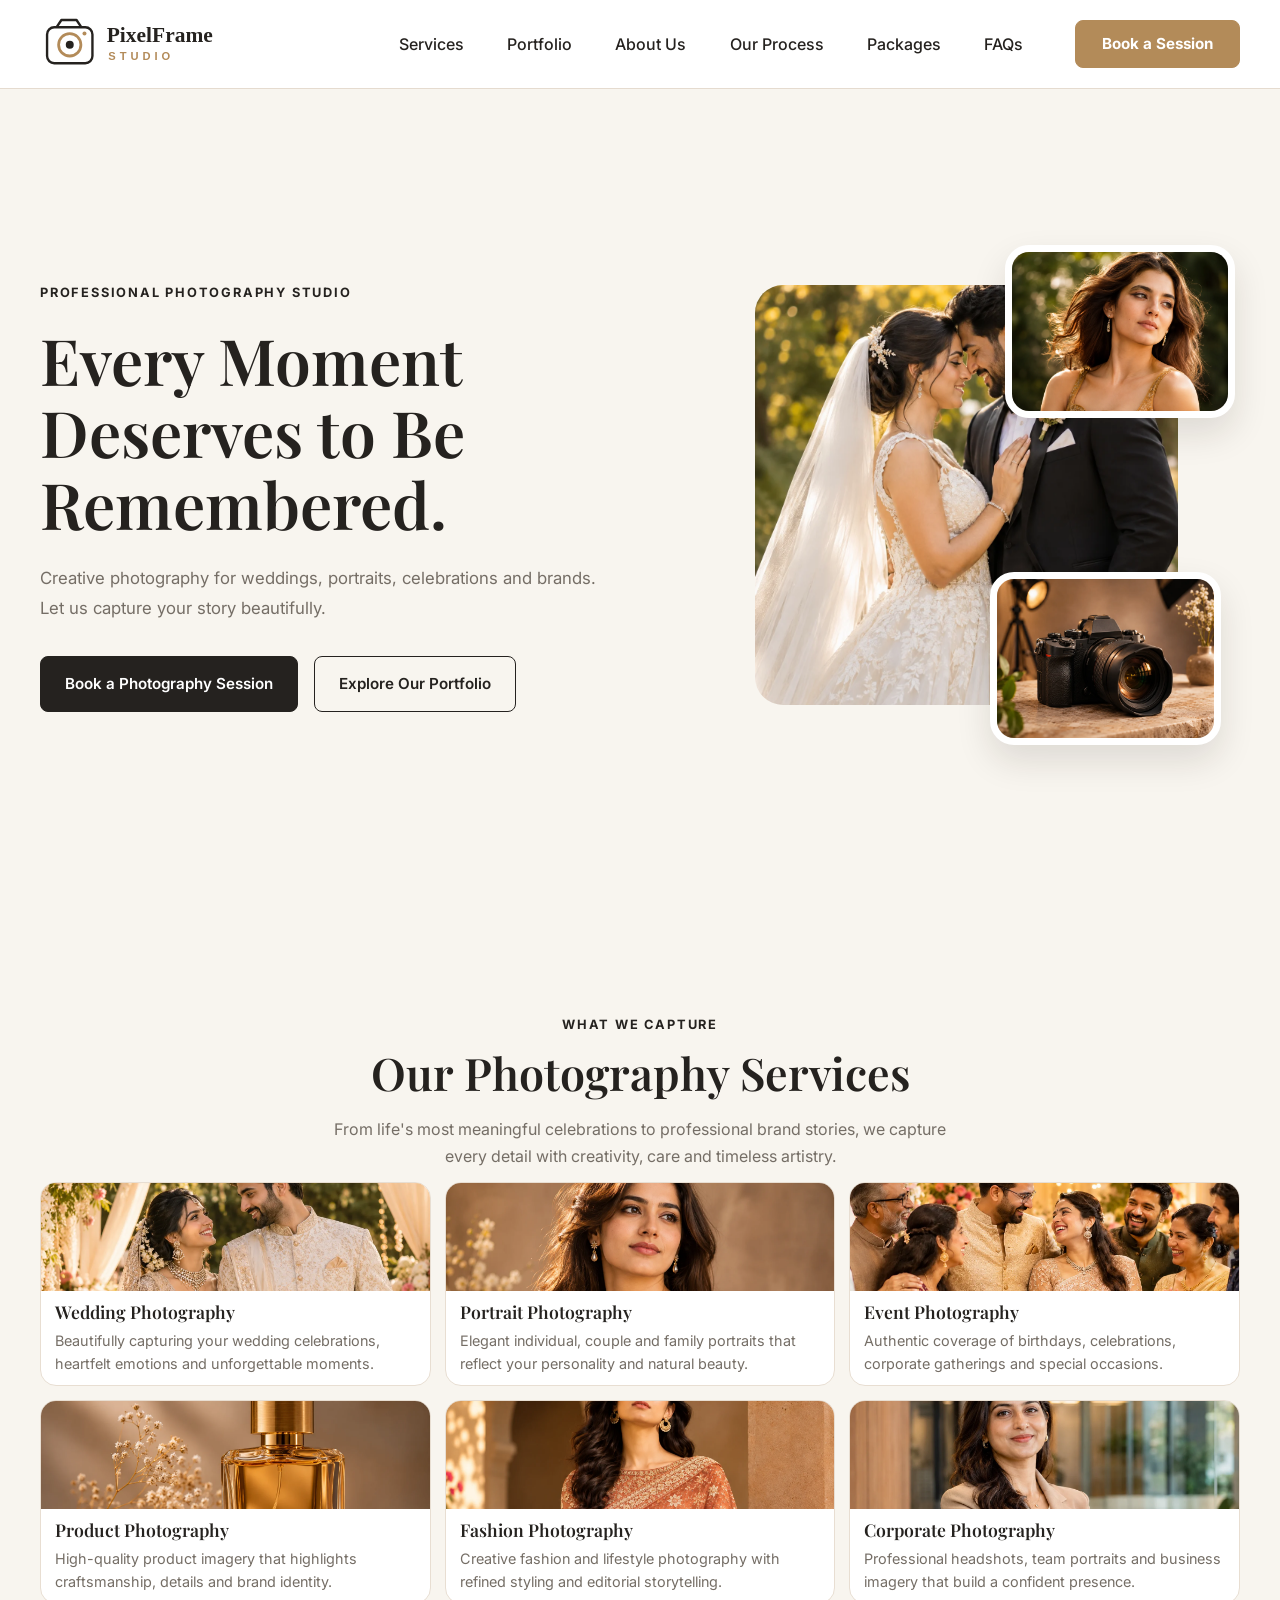
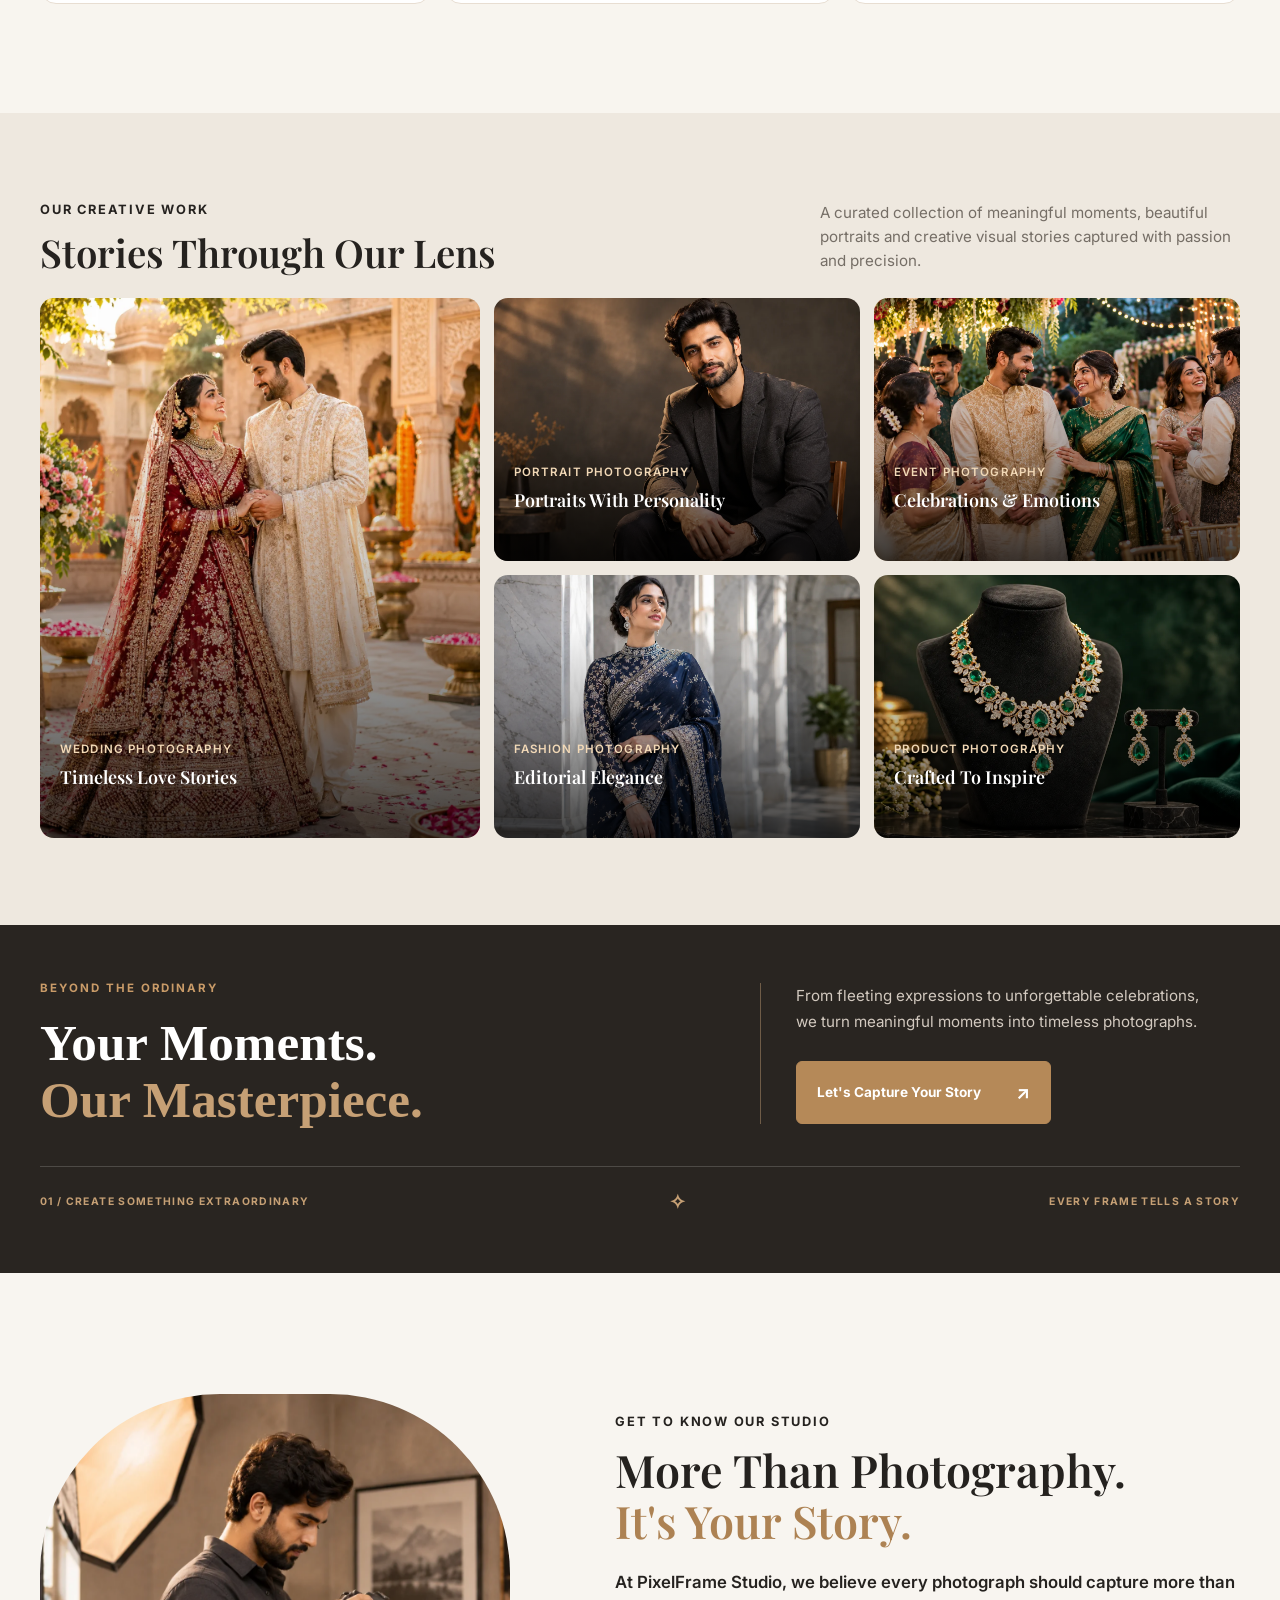
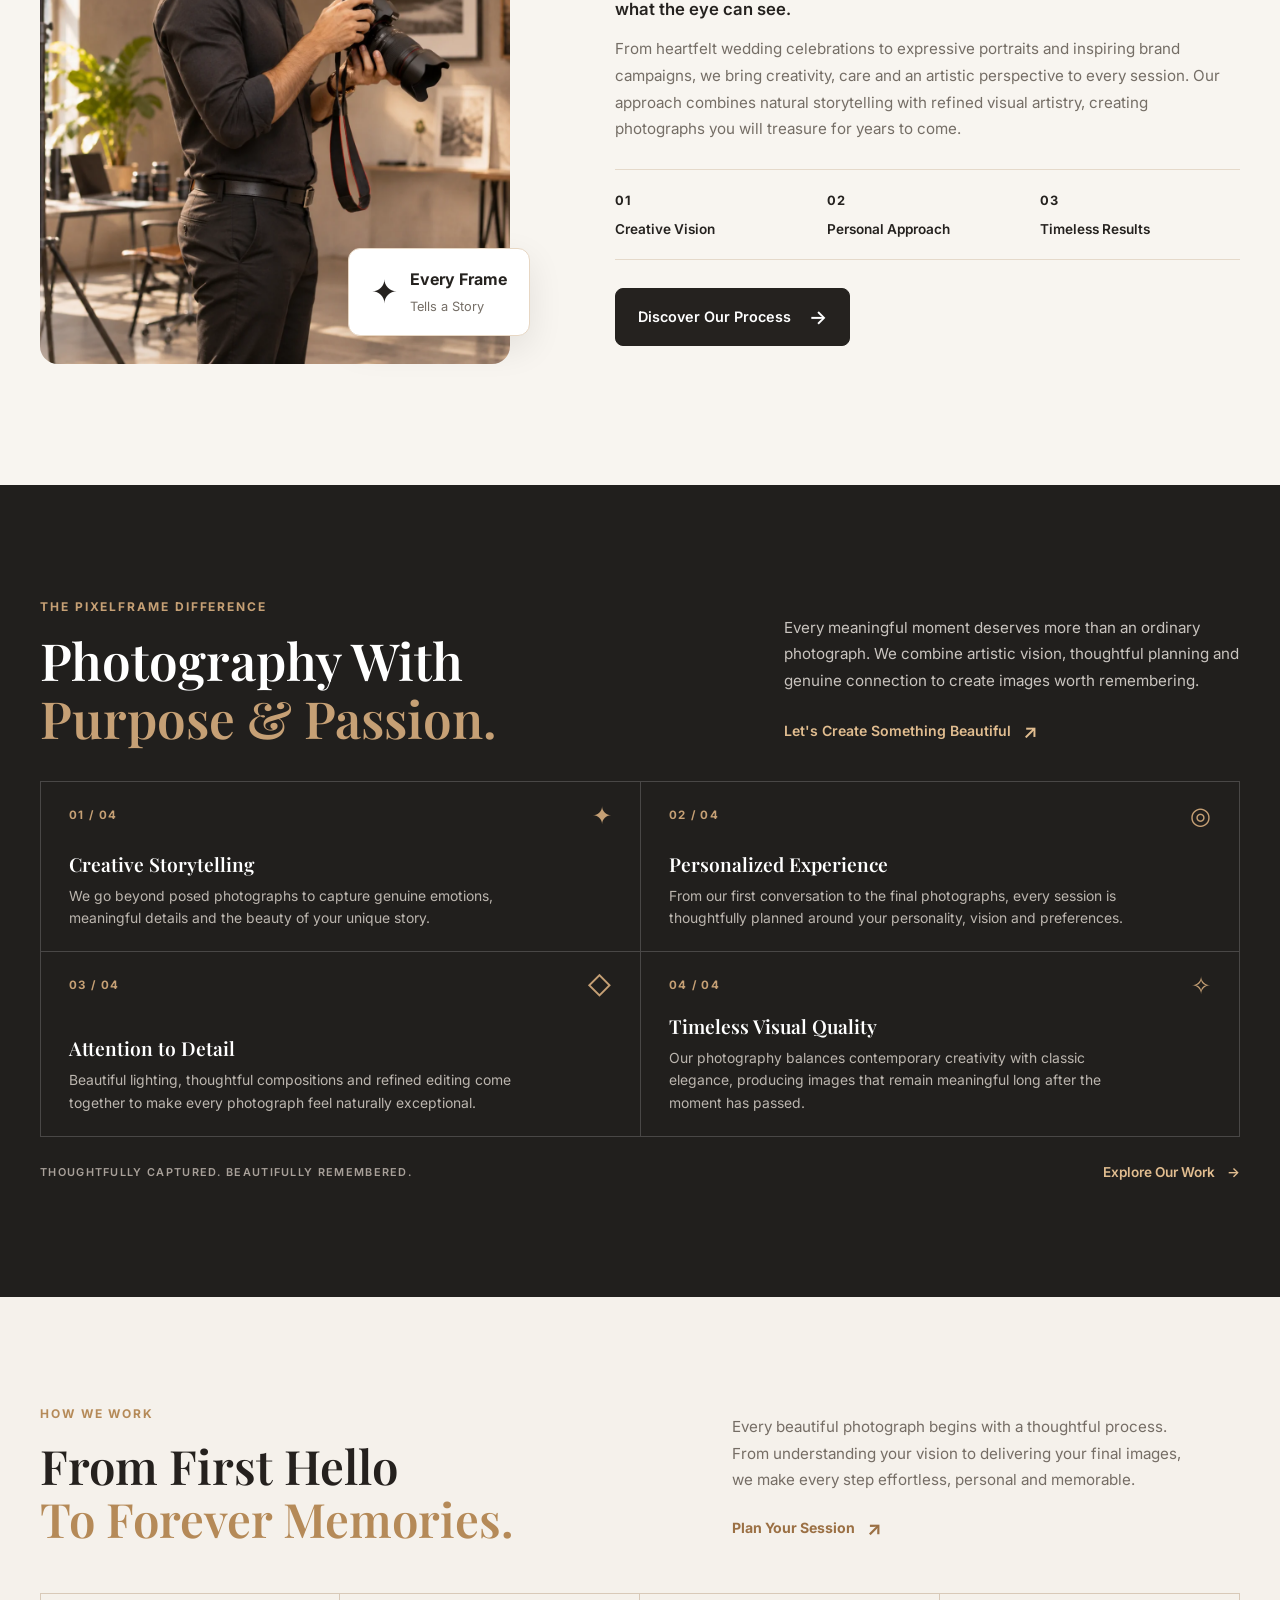
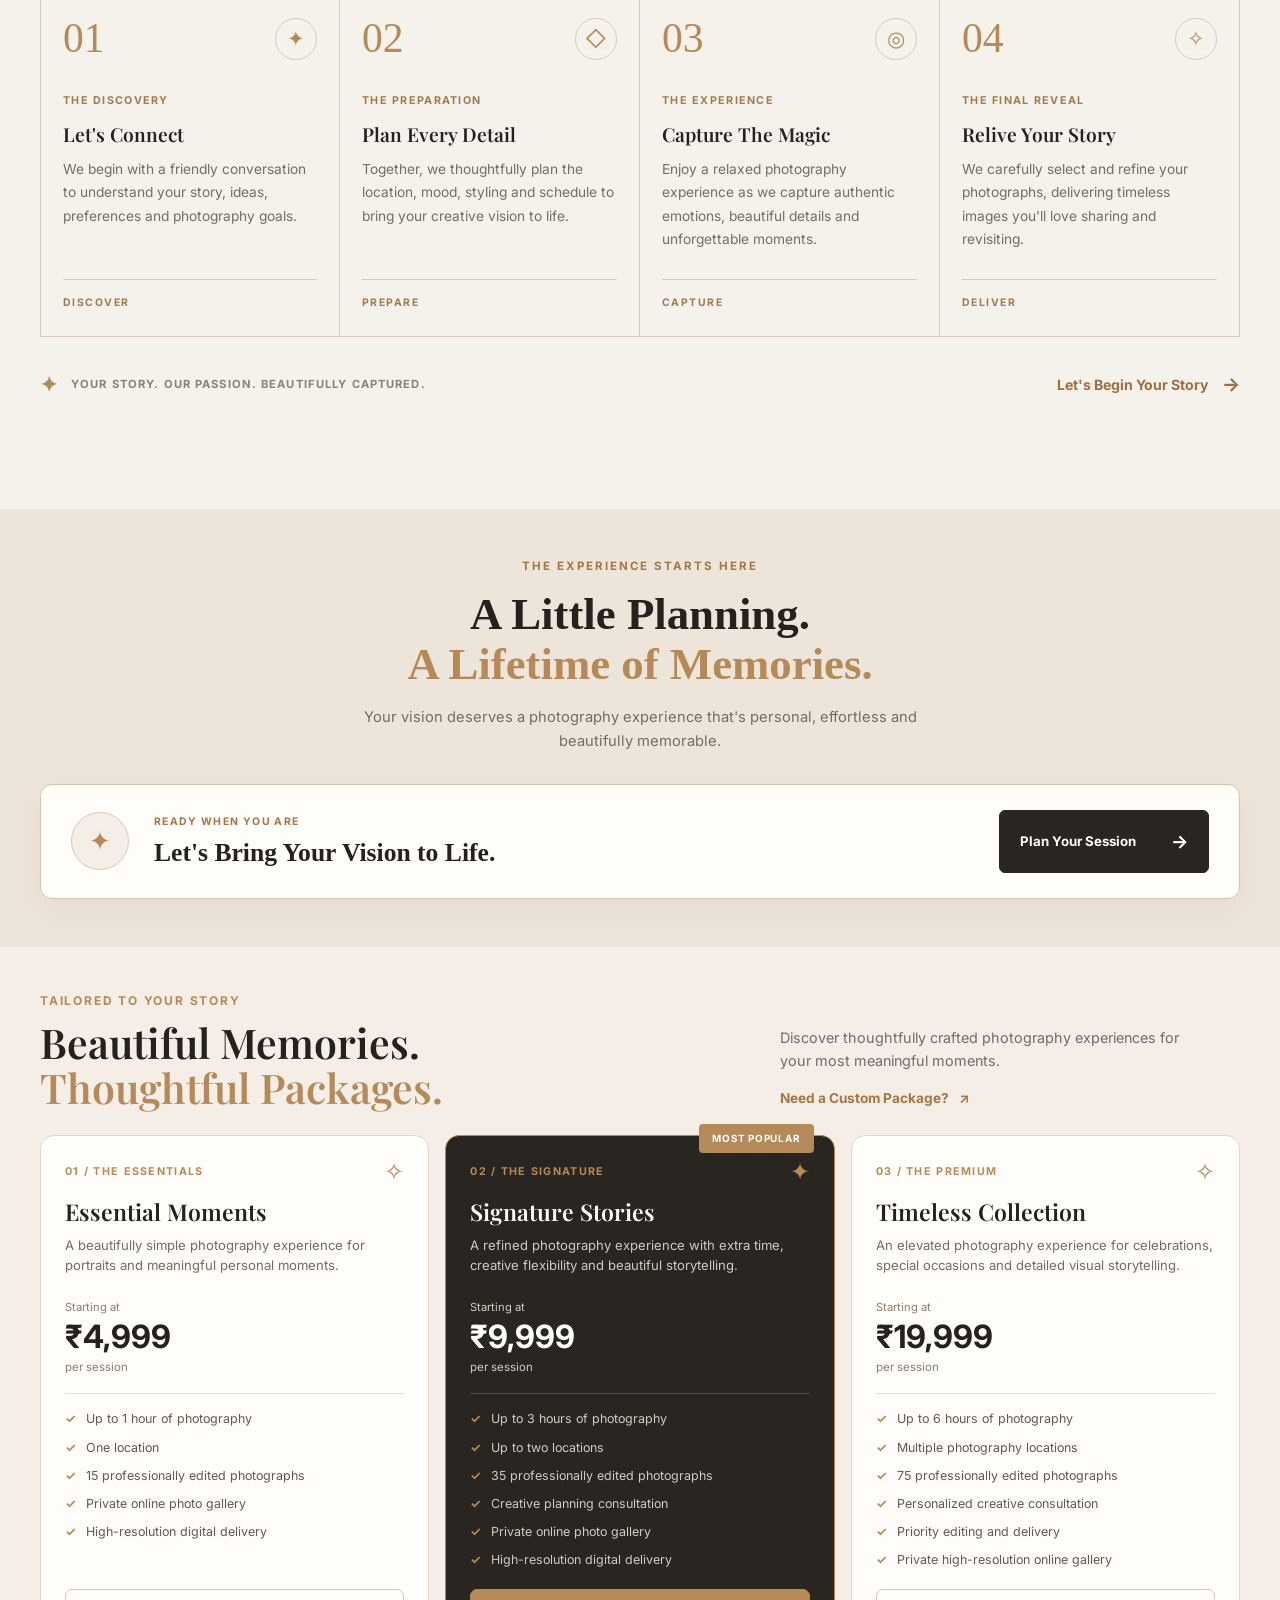
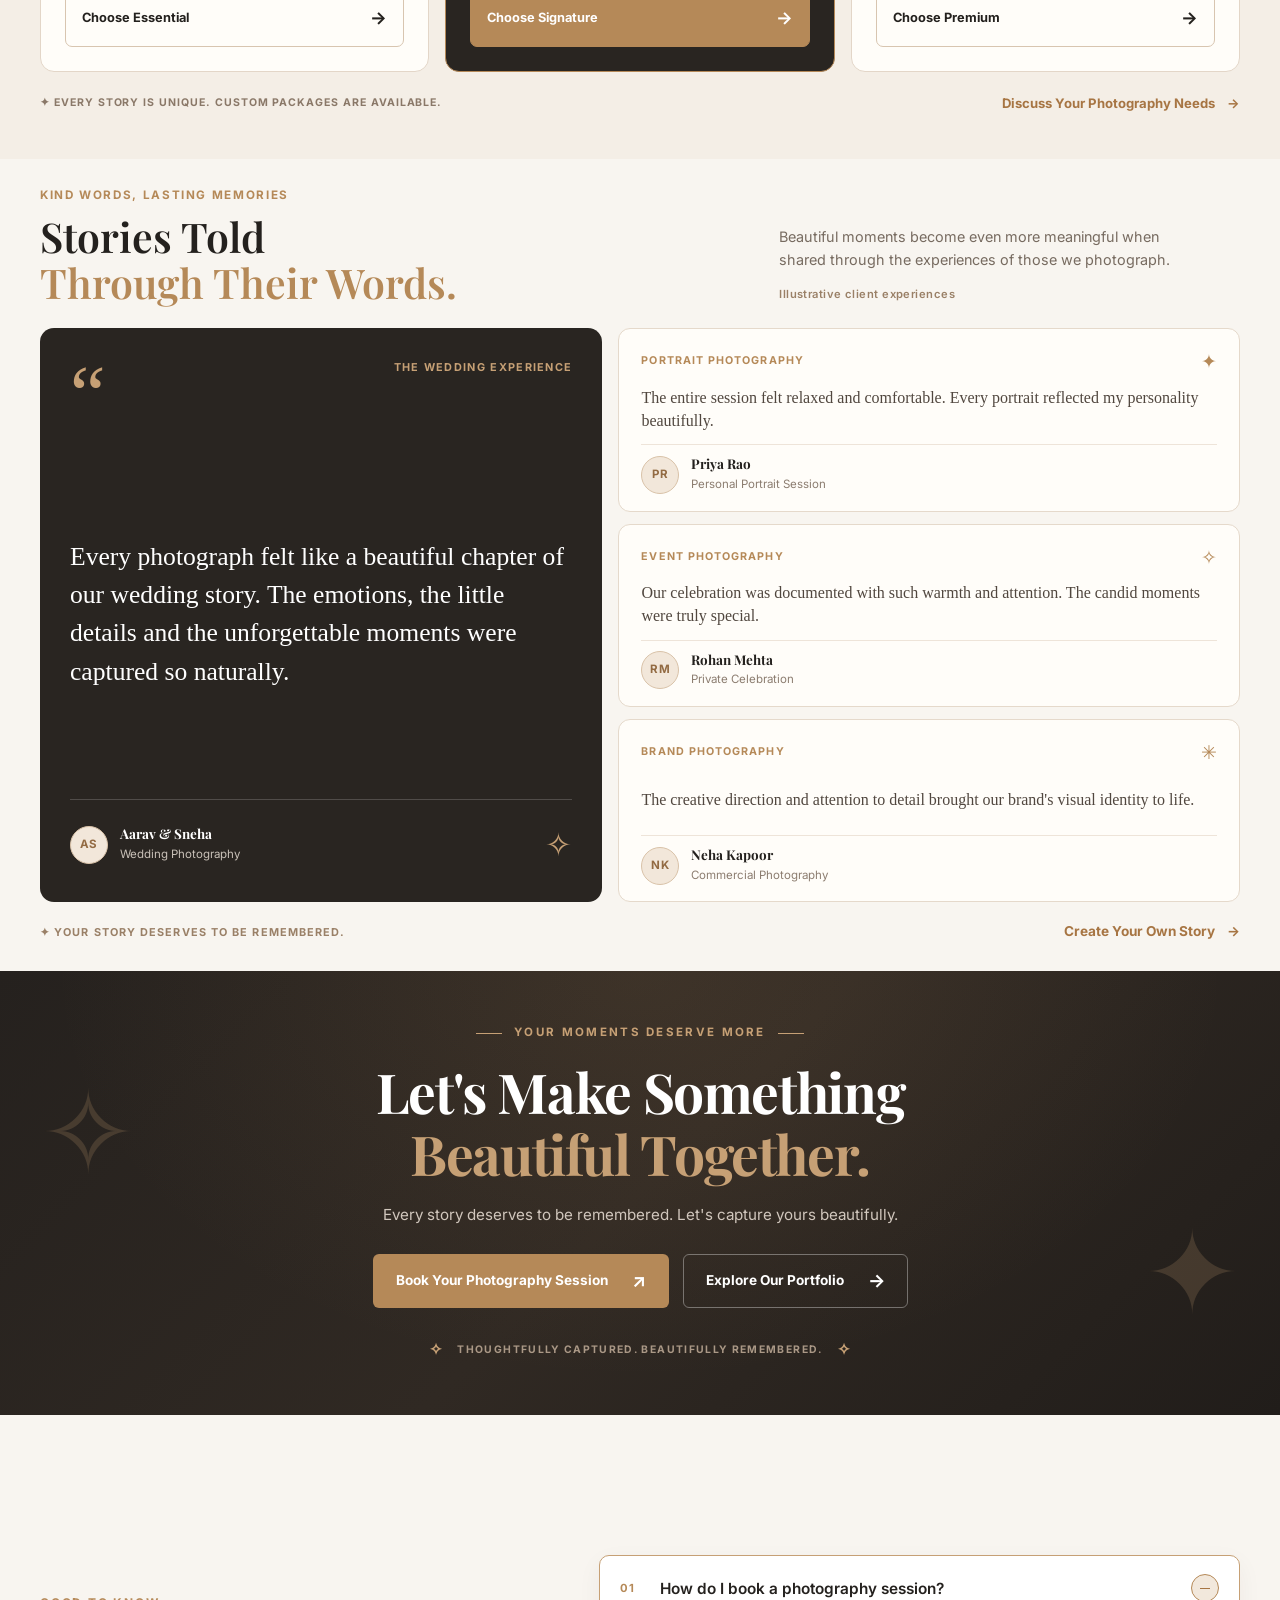
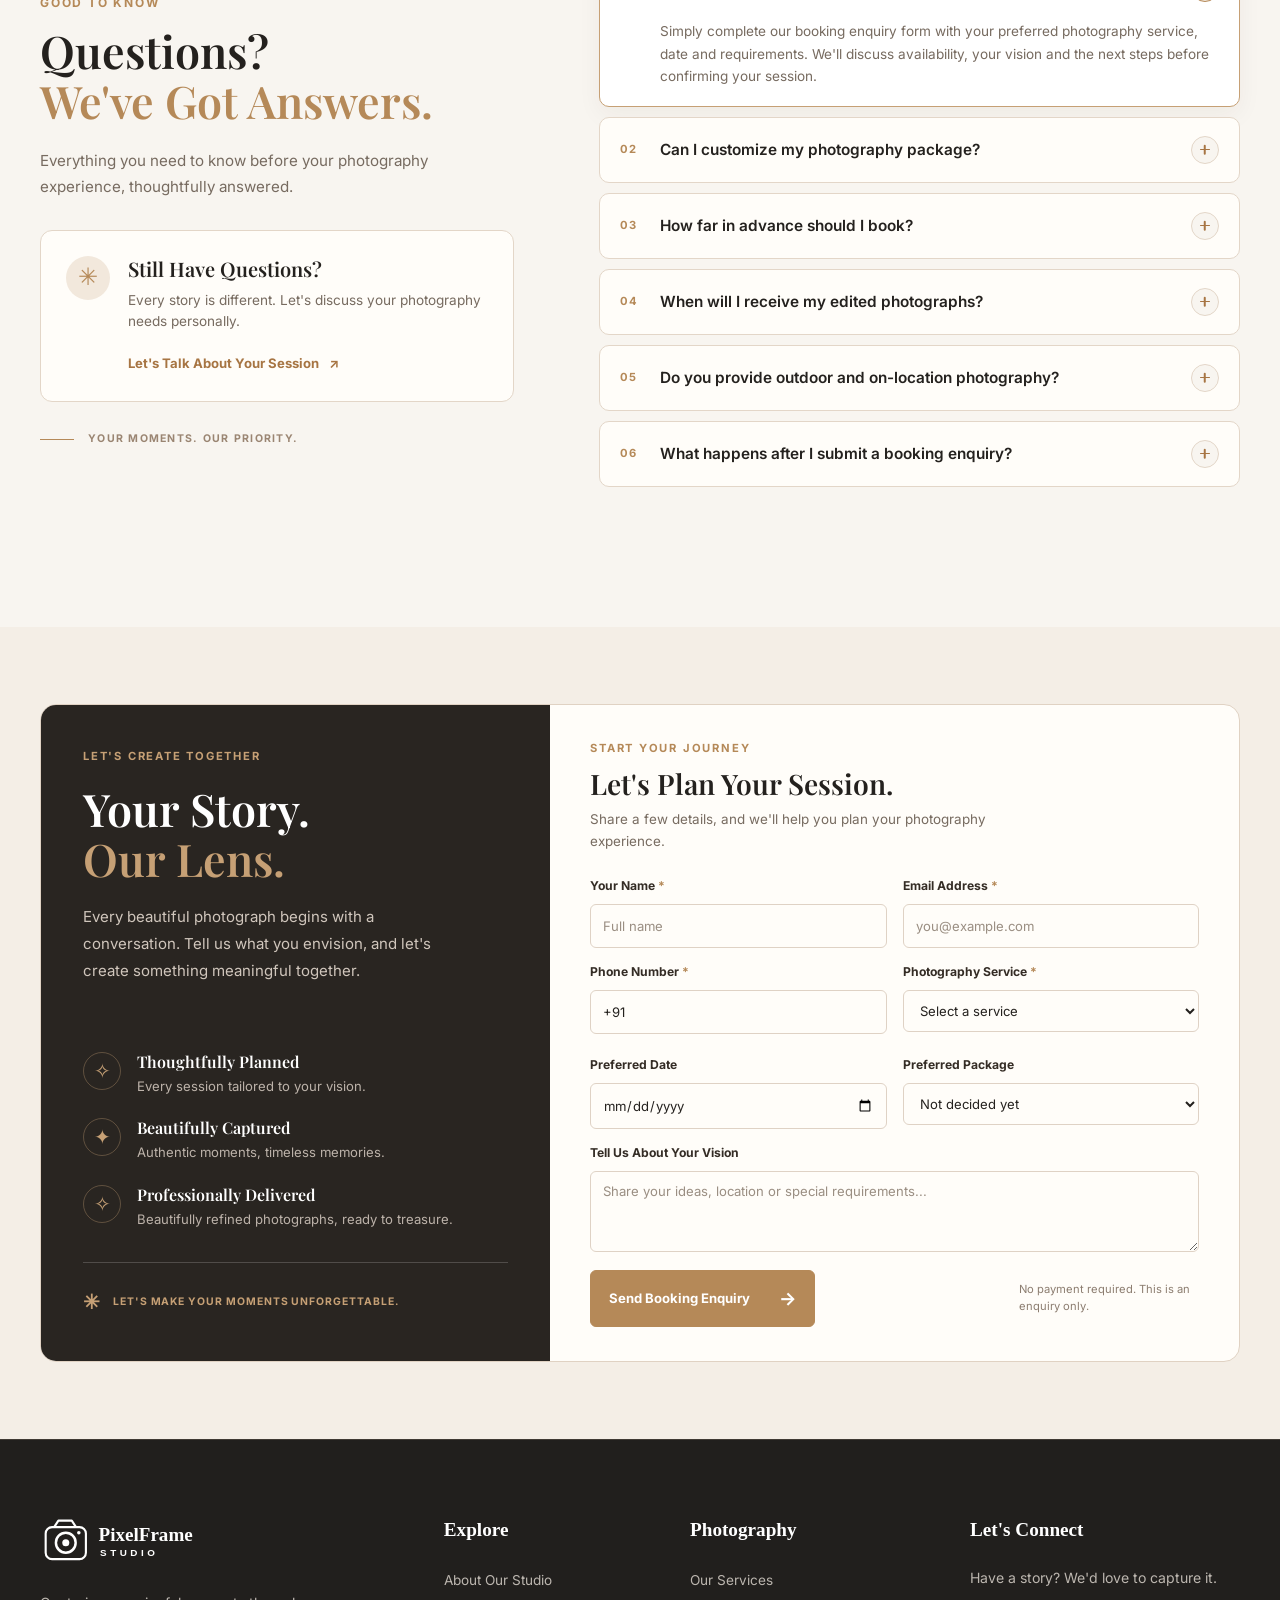
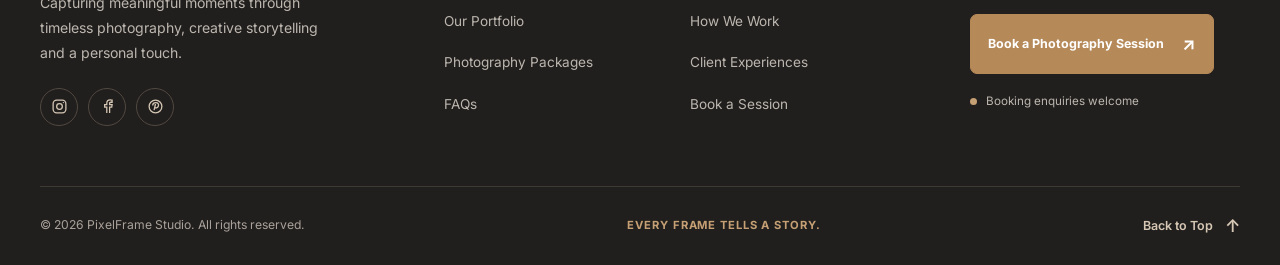
==== index.html @ 94aeb4d8 "Initial commit - PixelFrame Studio website" ====
<!doctype html>
<html lang="en">
  <head>
    <!-- ==================================================
       DOCUMENT HEAD STARTED
  ================================================== -->
    <meta charset="UTF-8" />
    <meta name="viewport" content="width=device-width, initial-scale=1.0" />

    <title>PixelFrame Studio | Professional Photography Services</title>

    <meta
      name="description"
      content="Explore professional wedding, portrait, event, product and corporate photography at PixelFrame Studio. View our portfolio and enquire about a photography session."
    />

    <meta name="robots" content="index, follow" />
    <meta name="theme-color" content="#F8F5EF" />

    <!-- Brand Favicon Started -->
    <link
      rel="icon"
      type="image/svg+xml"
      href="assets/images/logo/pixelframe-favicon.svg"
    />
    <!-- Brand Favicon Ended -->

    <!-- Canonical and social URLs will be added after the GitHub Pages URL and image assets are confirmed. -->

    <!-- Google Fonts -->
    <link rel="preconnect" href="https://fonts.googleapis.com" />
    <link rel="preconnect" href="https://fonts.gstatic.com" crossorigin />

    <link
      href="https://fonts.googleapis.com/css2?family=Inter:wght@400;500;600;700&family=Playfair+Display:wght@400;500;600;700&display=swap"
      rel="stylesheet"
    />

    <!-- Global Stylesheets -->
    <link rel="stylesheet" href="assets/css/variables.css" />
    <link rel="stylesheet" href="assets/css/base.css" />
    <link rel="stylesheet" href="assets/css/layout.css" />

    <!-- Component Stylesheets -->
    <link rel="stylesheet" href="assets/css/components/buttons.css" />
    <link rel="stylesheet" href="assets/css/components/cards.css" />
    <link rel="stylesheet" href="assets/css/components/forms.css" />

    <!-- Header And Footer -->
    <link rel="stylesheet" href="assets/css/header.css" />
    <link rel="stylesheet" href="assets/css/footer.css" />

    <!-- Landing Page Styles -->
    <link rel="stylesheet" href="assets/css/landing-page.css" />

    <!-- Centralized Responsive Styles -->
    <link rel="stylesheet" href="assets/css/responsive.css" />

    <!-- ==================================================
       DOCUMENT HEAD ENDED
  ================================================== -->
  </head>

  <body id="top">
    <!-- ==================================================
       LANDING PAGE STARTED
  ================================================== -->

    <!-- ==================================================
     WEBSITE HEADER STARTED
================================================== -->
    <header class="site-header" id="site-header">
      <div class="container header-container">
        <!-- Header Brand Logo Started -->
        <a
          href="#top"
          class="header-logo"
          aria-label="PixelFrame Studio - Back to top"
        >
          <img
            src="assets/images/logo/pixelframe-logo.svg"
            alt="PixelFrame Studio"
            width="340"
            height="90"
          />
        </a>
        <!-- Header Brand Logo Ended -->

        <!-- Desktop Navigation Started -->
        <nav
          class="header-nav"
          id="primary-navigation"
          aria-label="Main navigation"
        >
          <ul class="header-nav-list">
            <li><a href="#services" class="header-nav-link">Services</a></li>
            <li><a href="#portfolio" class="header-nav-link">Portfolio</a></li>
            <li><a href="#about" class="header-nav-link">About Us</a></li>
            <li><a href="#process" class="header-nav-link">Our Process</a></li>
            <li><a href="#packages" class="header-nav-link">Packages</a></li>
            <li><a href="#faqs" class="header-nav-link">FAQs</a></li>
          </ul>
        </nav>
        <!-- Desktop Navigation Ended -->

        <!-- Header Actions Started -->
        <div class="header-actions">
          <a href="#booking" class="btn btn-primary header-cta">
            Book a Session
          </a>

          <button
            type="button"
            class="header-menu-toggle"
            id="header-menu-toggle"
            aria-label="Open navigation menu"
            aria-controls="primary-navigation"
            aria-expanded="false"
          >
            <svg
              xmlns="http://www.w3.org/2000/svg"
              width="24"
              height="24"
              viewBox="0 0 24 24"
              fill="none"
              stroke="currentColor"
              stroke-width="2"
              stroke-linecap="round"
              stroke-linejoin="round"
              aria-hidden="true"
            >
              <path d="M4 7h16M4 12h16M4 17h16" />
            </svg>
          </button>
        </div>
        <!-- Header Actions Ended -->
      </div>
    </header>

    <!-- Mobile Navigation Backdrop Started -->
    <div class="header-nav-backdrop" aria-hidden="true"></div>
    <!-- Mobile Navigation Backdrop Ended -->
    <!-- ==================================================
     WEBSITE HEADER ENDED
================================================== -->

    <main id="main-content" class="landing-page">
      <!-- =================================================
           1. HERO SECTION STARTED
      ================================================== -->
      <section id="hero" class="hero-section" aria-label="Introduction">
        <div class="container hero-container">
          <div class="hero-content">
            <span class="hero-eyebrow">Professional Photography Studio</span>
            <h1 class="hero-title">Every Moment Deserves to Be Remembered.</h1>
            <p class="hero-description">
              Creative photography for weddings, portraits, celebrations and
              brands. Let us capture your story beautifully.
            </p>
            <div class="hero-actions">
              <a href="#booking" class="btn btn-primary btn-lg">
                Book a Photography Session
              </a>
              <a href="#portfolio" class="btn btn-secondary btn-lg">
                Explore Our Portfolio
              </a>
            </div>
          </div>

          <!-- Hero Photography Visual Started -->
          <div class="hero-visual">
            <div class="hero-image-frame">
              <img
                src="assets/images/hero/hero-wedding.webp"
                alt="Indian bride and groom sharing a romantic moment during an outdoor wedding photoshoot"
                class="hero-image"
                width="800"
                height="1000"
                fetchpriority="high"
              />
            </div>

            <div class="hero-floating-image hero-portrait">
              <img
                src="assets/images/hero/hero-portrait.webp"
                alt="Professional editorial portrait of an Indian woman"
                width="400"
                height="300"
                loading="lazy"
              />
            </div>

            <div class="hero-floating-image hero-camera">
              <img
                src="assets/images/hero/hero-camera.webp"
                alt="Professional mirrorless camera with portrait lens"
                width="400"
                height="300"
                loading="lazy"
              />
            </div>
          </div>
          <!-- Hero Photography Visual Ended -->
        </div>
      </section>
      <!-- =================================================
           1. HERO SECTION ENDED
      ================================================== -->

      <!-- =================================================
           2. SERVICES SECTION STARTED
      ================================================== -->
      <section
        id="services"
        class="section services-section"
        aria-labelledby="services-title"
      >
        <div class="container">
          <!-- Services Header Started -->
          <div class="services-header">
            <span class="section-eyebrow">What We Capture</span>
            <h2 id="services-title" class="section-title">
              Our Photography Services
            </h2>
            <p class="section-description">
              From life's most meaningful celebrations to professional brand
              stories, we capture every detail with creativity, care and
              timeless artistry.
            </p>
          </div>
          <!-- Services Header Ended -->

          <!-- Services Grid Started -->
          <div class="services-grid">
            <article class="service-card">
              <div class="service-card-image">
                <img
                  src="assets/images/services/wedding-photography.webp"
                  alt="Bride and groom during a romantic wedding photography session"
                  width="600"
                  height="450"
                  loading="lazy"
                />
              </div>
              <div class="service-card-content">
                <h3>Wedding Photography</h3>
                <p>
                  Beautifully capturing your wedding celebrations, heartfelt
                  emotions and unforgettable moments.
                </p>
              </div>
            </article>

            <article class="service-card">
              <div class="service-card-image">
                <img
                  src="assets/images/services/portrait-photography.webp"
                  alt="Professional portrait photography session"
                  width="600"
                  height="450"
                  loading="lazy"
                />
              </div>
              <div class="service-card-content">
                <h3>Portrait Photography</h3>
                <p>
                  Elegant individual, couple and family portraits that reflect
                  your personality and natural beauty.
                </p>
              </div>
            </article>

            <article class="service-card">
              <div class="service-card-image">
                <img
                  src="assets/images/services/event-photography.webp"
                  alt="Professional photography at a special celebration"
                  width="600"
                  height="450"
                  loading="lazy"
                />
              </div>
              <div class="service-card-content">
                <h3>Event Photography</h3>
                <p>
                  Authentic coverage of birthdays, celebrations, corporate
                  gatherings and special occasions.
                </p>
              </div>
            </article>

            <article class="service-card">
              <div class="service-card-image">
                <img
                  src="assets/images/services/product-photography.webp"
                  alt="Premium commercial product photography setup"
                  width="600"
                  height="450"
                  loading="lazy"
                />
              </div>
              <div class="service-card-content">
                <h3>Product Photography</h3>
                <p>
                  High-quality product imagery that highlights craftsmanship,
                  details and brand identity.
                </p>
              </div>
            </article>

            <article class="service-card">
              <div class="service-card-image">
                <img
                  src="assets/images/services/fashion-photography.webp"
                  alt="Professional fashion editorial photography"
                  width="600"
                  height="450"
                  loading="lazy"
                />
              </div>
              <div class="service-card-content">
                <h3>Fashion Photography</h3>
                <p>
                  Creative fashion and lifestyle photography with refined
                  styling and editorial storytelling.
                </p>
              </div>
            </article>

            <article class="service-card">
              <div class="service-card-image">
                <img
                  src="assets/images/services/corporate-photography.webp"
                  alt="Professional corporate headshot photography"
                  width="600"
                  height="450"
                  loading="lazy"
                />
              </div>
              <div class="service-card-content">
                <h3>Corporate Photography</h3>
                <p>
                  Professional headshots, team portraits and business imagery
                  that build a confident presence.
                </p>
              </div>
            </article>
          </div>
          <!-- Services Grid Ended -->
        </div>
      </section>
      <!-- =================================================
           2. SERVICES SECTION ENDED
      ================================================== -->

      <!-- =================================================
     3. FEATURED PORTFOLIO SECTION STARTED
================================================== -->
      <section id="portfolio" class="section portfolio-section">
        <div class="container portfolio-container">
          <!-- Portfolio Introduction Started -->
          <div class="portfolio-header">
            <div class="portfolio-heading">
              <span class="section-eyebrow">OUR CREATIVE WORK</span>
              <h2 class="section-title">Stories Through Our Lens</h2>
            </div>

            <p class="portfolio-intro">
              A curated collection of meaningful moments, beautiful portraits
              and creative visual stories captured with passion and precision.
            </p>
          </div>
          <!-- Portfolio Introduction Ended -->

          <!-- Portfolio Gallery Started -->
          <div class="portfolio-gallery">
            <a
              href="assets/images/portfolio/portfolio-wedding.webp"
              class="portfolio-item portfolio-item-featured"
              target="_blank"
              rel="noopener noreferrer"
              aria-label="View wedding photography image"
            >
              <img
                src="assets/images/portfolio/portfolio-wedding.webp"
                alt="Elegant Indian wedding couple captured in a romantic editorial photograph"
                width="900"
                height="1200"
                loading="lazy"
              />

              <div class="portfolio-overlay">
                <span class="portfolio-category">Wedding Photography</span>
                <h3>Timeless Love Stories</h3>
                <span class="portfolio-view">View Photograph ↗</span>
              </div>
            </a>

            <a
              href="assets/images/portfolio/portfolio-portrait.webp"
              class="portfolio-item"
              target="_blank"
              rel="noopener noreferrer"
              aria-label="View portrait photography image"
            >
              <img
                src="assets/images/portfolio/portfolio-portrait.webp"
                alt="Elegant professional portrait of an Indian woman"
                width="800"
                height="600"
                loading="lazy"
              />

              <div class="portfolio-overlay">
                <span class="portfolio-category">Portrait Photography</span>
                <h3>Portraits With Personality</h3>
                <span class="portfolio-view">View Photograph ↗</span>
              </div>
            </a>

            <a
              href="assets/images/portfolio/portfolio-event.webp"
              class="portfolio-item"
              target="_blank"
              rel="noopener noreferrer"
              aria-label="View event photography image"
            >
              <img
                src="assets/images/portfolio/portfolio-event.webp"
                alt="Joyful candid moments at an elegant Indian celebration"
                width="800"
                height="600"
                loading="lazy"
              />

              <div class="portfolio-overlay">
                <span class="portfolio-category">Event Photography</span>
                <h3>Celebrations & Emotions</h3>
                <span class="portfolio-view">View Photograph ↗</span>
              </div>
            </a>

            <a
              href="assets/images/portfolio/portfolio-fashion.webp"
              class="portfolio-item"
              target="_blank"
              rel="noopener noreferrer"
              aria-label="View fashion photography image"
            >
              <img
                src="assets/images/portfolio/portfolio-fashion.webp"
                alt="Luxury Indian fashion editorial portrait"
                width="800"
                height="600"
                loading="lazy"
              />

              <div class="portfolio-overlay">
                <span class="portfolio-category">Fashion Photography</span>
                <h3>Editorial Elegance</h3>
                <span class="portfolio-view">View Photograph ↗</span>
              </div>
            </a>

            <a
              href="assets/images/portfolio/portfolio-product.webp"
              class="portfolio-item"
              target="_blank"
              rel="noopener noreferrer"
              aria-label="View product photography image"
            >
              <img
                src="assets/images/portfolio/portfolio-product.webp"
                alt="Premium commercial photography of a luxury perfume bottle"
                width="800"
                height="600"
                loading="lazy"
              />

              <div class="portfolio-overlay">
                <span class="portfolio-category">Product Photography</span>
                <h3>Crafted To Inspire</h3>
                <span class="portfolio-view">View Photograph ↗</span>
              </div>
            </a>
          </div>
          <!-- Portfolio Gallery Ended -->
        </div>
      </section>
      <!-- =================================================
     3. FEATURED PORTFOLIO SECTION ENDED
================================================== -->

      <!-- =================================================
           4. CTA BANNER 1 SECTION STARTED
      ================================================== -->
      <section
        id="portfolio-cta"
        class="section-short portfolio-cta-section"
        aria-labelledby="portfolio-cta-title"
      >
        <div class="portfolio-cta-container">
          <!-- CTA Content Started -->
          <div class="portfolio-cta-content">
            <div class="portfolio-cta-heading">
              <span class="portfolio-cta-eyebrow"> BEYOND THE ORDINARY </span>

              <h2 id="portfolio-cta-title" class="portfolio-cta-title">
                Your Moments.
                <span>Our Masterpiece.</span>
              </h2>
            </div>

            <div class="portfolio-cta-details">
              <p>
                From fleeting expressions to unforgettable celebrations, we turn
                meaningful moments into timeless photographs.
              </p>

              <a href="#booking" class="portfolio-cta-button">
                <span>Let's Capture Your Story</span>
                <span aria-hidden="true">↗</span>
              </a>
            </div>
          </div>
          <!-- CTA Content Ended -->

          <!-- CTA Decorative Line Started -->
          <div class="portfolio-cta-bottom">
            <span>01 / CREATE SOMETHING EXTRAORDINARY</span>
            <span aria-hidden="true">✧</span>
            <span>EVERY FRAME TELLS A STORY</span>
          </div>
          <!-- CTA Decorative Line Ended -->
        </div>
      </section>
      <!-- =================================================
           4. CTA BANNER 1 SECTION ENDED
      ================================================== -->

      <!-- =================================================
           5. ABOUT US SECTION STARTED
      ================================================== -->
      <section id="about" class="section about-section">
        <div class="container about-container">
          <!-- About Visual Started -->
          <div class="about-visual">
            <div class="about-image-frame">
              <img
                src="assets/images/about/about-studio.webp"
                alt="Professional photographer working in a premium photography studio"
                width="800"
                height="1000"
                loading="lazy"
                decoding="async"
              />
            </div>

            <div class="about-experience">
              <span class="about-experience-icon" aria-hidden="true">✦</span>
              <span class="about-experience-text">
                <strong>Every Frame</strong>
                <small>Tells a Story</small>
              </span>
            </div>
          </div>
          <!-- About Visual Ended -->

          <!-- About Content Started -->
          <div class="about-content">
            <span class="section-eyebrow">GET TO KNOW OUR STUDIO</span>

            <h2 class="section-title">
              More Than Photography.
              <span>It's Your Story.</span>
            </h2>

            <p class="about-lead">
              At PixelFrame Studio, we believe every photograph should capture
              more than what the eye can see.
            </p>

            <p class="about-description">
              From heartfelt wedding celebrations to expressive portraits and
              inspiring brand campaigns, we bring creativity, care and an
              artistic perspective to every session. Our approach combines
              natural storytelling with refined visual artistry, creating
              photographs you will treasure for years to come.
            </p>

            <!-- About Highlights Started -->
            <div class="about-highlights">
              <div class="about-highlight">
                <span class="about-highlight-number">01</span>
                <span class="about-highlight-title">Creative Vision</span>
              </div>

              <div class="about-highlight">
                <span class="about-highlight-number">02</span>
                <span class="about-highlight-title">Personal Approach</span>
              </div>

              <div class="about-highlight">
                <span class="about-highlight-number">03</span>
                <span class="about-highlight-title">Timeless Results</span>
              </div>
            </div>
            <!-- About Highlights Ended -->

            <a href="#process" class="about-button">
              Discover Our Process
              <span aria-hidden="true">→</span>
            </a>
          </div>
          <!-- About Content Ended -->
        </div>
      </section>
      <!-- =================================================
           5. ABOUT US SECTION ENDED
      ================================================== -->

      <!-- =================================================
     6. WHY CHOOSE US SECTION STARTED
================================================== -->
      <section
        id="why-choose-us"
        class="section why-choose-section"
        aria-labelledby="why-choose-title"
      >
        <div class="container why-choose-container">
          <!-- Why Choose Header Started -->
          <div class="why-choose-header">
            <div class="why-choose-heading">
              <span class="section-eyebrow">THE PIXELFRAME DIFFERENCE</span>

              <h2 id="why-choose-title" class="section-title">
                Photography With
                <span>Purpose & Passion.</span>
              </h2>
            </div>

            <div class="why-choose-intro">
              <p>
                Every meaningful moment deserves more than an ordinary
                photograph. We combine artistic vision, thoughtful planning and
                genuine connection to create images worth remembering.
              </p>

              <a href="#booking" class="why-choose-link">
                Let's Create Something Beautiful
                <span aria-hidden="true">↗</span>
              </a>
            </div>
          </div>
          <!-- Why Choose Header Ended -->

          <!-- Why Choose Features Started -->
          <div class="why-choose-grid">
            <article class="why-choose-item">
              <div class="why-choose-item-top">
                <span class="why-choose-number">01 / 04</span>
                <span class="why-choose-symbol" aria-hidden="true">✦</span>
              </div>

              <div class="why-choose-item-content">
                <h3>Creative Storytelling</h3>
                <p>
                  We go beyond posed photographs to capture genuine emotions,
                  meaningful details and the beauty of your unique story.
                </p>
              </div>
            </article>

            <article class="why-choose-item">
              <div class="why-choose-item-top">
                <span class="why-choose-number">02 / 04</span>
                <span class="why-choose-symbol" aria-hidden="true">◎</span>
              </div>

              <div class="why-choose-item-content">
                <h3>Personalized Experience</h3>
                <p>
                  From our first conversation to the final photographs, every
                  session is thoughtfully planned around your personality,
                  vision and preferences.
                </p>
              </div>
            </article>

            <article class="why-choose-item">
              <div class="why-choose-item-top">
                <span class="why-choose-number">03 / 04</span>
                <span class="why-choose-symbol" aria-hidden="true">◇</span>
              </div>

              <div class="why-choose-item-content">
                <h3>Attention to Detail</h3>
                <p>
                  Beautiful lighting, thoughtful compositions and refined
                  editing come together to make every photograph feel naturally
                  exceptional.
                </p>
              </div>
            </article>

            <article class="why-choose-item">
              <div class="why-choose-item-top">
                <span class="why-choose-number">04 / 04</span>
                <span class="why-choose-symbol" aria-hidden="true">✧</span>
              </div>

              <div class="why-choose-item-content">
                <h3>Timeless Visual Quality</h3>
                <p>
                  Our photography balances contemporary creativity with classic
                  elegance, producing images that remain meaningful long after
                  the moment has passed.
                </p>
              </div>
            </article>
          </div>
          <!-- Why Choose Features Ended -->

          <!-- Why Choose Footer Started -->
          <div class="why-choose-footer">
            <span>THOUGHTFULLY CAPTURED. BEAUTIFULLY REMEMBERED.</span>

            <a href="#portfolio">
              Explore Our Work
              <span aria-hidden="true">→</span>
            </a>
          </div>
          <!-- Why Choose Footer Ended -->
        </div>
      </section>
      <!-- =================================================
     6. WHY CHOOSE US SECTION ENDED
================================================== -->

      <!-- =================================================
           7. OUR PHOTOGRAPHY PROCESS SECTION STARTED
      ================================================== -->
      <section id="process" class="section process-section">
        <div class="process-container">
          <!-- Process Header Started -->
          <div class="process-header">
            <div class="process-heading">
              <span class="process-eyebrow">HOW WE WORK</span>
              <h2 class="process-title">
                From First Hello
                <span>To Forever Memories.</span>
              </h2>
            </div>

            <div class="process-intro">
              <p>
                Every beautiful photograph begins with a thoughtful process.
                From understanding your vision to delivering your final images,
                we make every step effortless, personal and memorable.
              </p>
              <a href="#booking" class="process-header-link">
                Plan Your Session <span aria-hidden="true">↗</span>
              </a>
            </div>
          </div>
          <!-- Process Header Ended -->

          <!-- Process Timeline Started -->
          <div class="process-timeline">
            <!-- Step 01 Started -->
            <article class="process-step">
              <div class="process-step-top">
                <span class="process-step-number">01</span>
                <span class="process-step-icon" aria-hidden="true">✦</span>
              </div>

              <div class="process-step-content">
                <span class="process-step-label">THE DISCOVERY</span>
                <h3>Let's Connect</h3>
                <p>
                  We begin with a friendly conversation to understand your
                  story, ideas, preferences and photography goals.
                </p>
              </div>

              <span class="process-step-bottom" aria-hidden="true">
                DISCOVER
              </span>
            </article>
            <!-- Step 01 Ended -->

            <!-- Step 02 Started -->
            <article class="process-step">
              <div class="process-step-top">
                <span class="process-step-number">02</span>
                <span class="process-step-icon" aria-hidden="true">◇</span>
              </div>

              <div class="process-step-content">
                <span class="process-step-label">THE PREPARATION</span>
                <h3>Plan Every Detail</h3>
                <p>
                  Together, we thoughtfully plan the location, mood, styling and
                  schedule to bring your creative vision to life.
                </p>
              </div>

              <span class="process-step-bottom" aria-hidden="true">
                PREPARE
              </span>
            </article>
            <!-- Step 02 Ended -->

            <!-- Step 03 Started -->
            <article class="process-step">
              <div class="process-step-top">
                <span class="process-step-number">03</span>
                <span class="process-step-icon" aria-hidden="true">◎</span>
              </div>

              <div class="process-step-content">
                <span class="process-step-label">THE EXPERIENCE</span>
                <h3>Capture The Magic</h3>
                <p>
                  Enjoy a relaxed photography experience as we capture authentic
                  emotions, beautiful details and unforgettable moments.
                </p>
              </div>

              <span class="process-step-bottom" aria-hidden="true">
                CAPTURE
              </span>
            </article>
            <!-- Step 03 Ended -->

            <!-- Step 04 Started -->
            <article class="process-step">
              <div class="process-step-top">
                <span class="process-step-number">04</span>
                <span class="process-step-icon" aria-hidden="true">✧</span>
              </div>

              <div class="process-step-content">
                <span class="process-step-label">THE FINAL REVEAL</span>
                <h3>Relive Your Story</h3>
                <p>
                  We carefully select and refine your photographs, delivering
                  timeless images you'll love sharing and revisiting.
                </p>
              </div>

              <span class="process-step-bottom" aria-hidden="true">
                DELIVER
              </span>
            </article>
            <!-- Step 04 Ended -->
          </div>
          <!-- Process Timeline Ended -->

          <!-- Process Footer Started -->
          <div class="process-footer">
            <p>
              <span aria-hidden="true">✦</span>
              YOUR STORY. OUR PASSION. BEAUTIFULLY CAPTURED.
            </p>

            <a href="#booking" class="process-footer-link">
              Let's Begin Your Story
              <span aria-hidden="true">→</span>
            </a>
          </div>
          <!-- Process Footer Ended -->
        </div>
      </section>
      <!-- =================================================
           7. OUR PHOTOGRAPHY PROCESS SECTION ENDED
      ================================================== -->

      <!-- =================================================
           8. CTA BANNER 2 SECTION STARTED
      ================================================== -->
      <section
        id="experience-cta"
        class="section-short experience-cta-section"
        aria-labelledby="experience-cta-title"
      >
        <div class="experience-cta-container">
          <!-- CTA Introduction Started -->
          <div class="experience-cta-intro">
            <span class="experience-cta-eyebrow">
              THE EXPERIENCE STARTS HERE
            </span>

            <h2 id="experience-cta-title" class="experience-cta-title">
              A Little Planning.
              <span>A Lifetime of Memories.</span>
            </h2>

            <p>
              Your vision deserves a photography experience that's personal,
              effortless and beautifully memorable.
            </p>
          </div>
          <!-- CTA Introduction Ended -->

          <!-- CTA Action Panel Started -->
          <div class="experience-cta-panel">
            <div class="experience-cta-panel-icon" aria-hidden="true">✦</div>

            <div class="experience-cta-panel-content">
              <span>READY WHEN YOU ARE</span>
              <h3>Let's Bring Your Vision to Life.</h3>
            </div>

            <a href="#booking" class="experience-cta-button">
              <span>Plan Your Session</span>
              <span aria-hidden="true">→</span>
            </a>
          </div>
          <!-- CTA Action Panel Ended -->
        </div>
      </section>
      <!-- =================================================
           8. CTA BANNER 2 SECTION ENDED
      ================================================== -->

      <!-- =================================================
           9. PHOTOGRAPHY PACKAGES SECTION STARTED
      ================================================== -->
      <section id="packages" class="section packages-section">
        <div class="packages-container">
          <!-- Packages Header Started -->
          <div class="packages-header">
            <div class="packages-heading">
              <span class="section-eyebrow">TAILORED TO YOUR STORY</span>
              <h2 class="section-title">
                Beautiful Memories.
                <span>Thoughtful Packages.</span>
              </h2>
            </div>

            <div class="packages-intro">
              <p>
                Discover thoughtfully crafted photography experiences for your
                most meaningful moments.
              </p>
              <a href="#booking" class="packages-header-link">
                Need a Custom Package? <span aria-hidden="true">↗</span>
              </a>
            </div>
          </div>
          <!-- Packages Header Ended -->

          <!-- Packages Grid Started -->
          <div class="packages-grid">
            <!-- Essential Package Started -->
            <article class="package-card">
              <div class="package-card-top">
                <span class="package-label">01 / THE ESSENTIALS</span>
                <span class="package-icon" aria-hidden="true">✧</span>
              </div>

              <h3>Essential Moments</h3>
              <p class="package-description">
                A beautifully simple photography experience for portraits and
                meaningful personal moments.
              </p>

              <div class="package-price">
                <span class="package-price-prefix">Starting at</span>
                <strong>₹4,999</strong>
                <span class="package-price-note">per session</span>
              </div>

              <div class="package-divider"></div>

              <ul class="package-features">
                <li>Up to 1 hour of photography</li>
                <li>One location</li>
                <li>15 professionally edited photographs</li>
                <li>Private online photo gallery</li>
                <li>High-resolution digital delivery</li>
              </ul>

              <a href="#booking" class="package-button">
                Choose Essential
                <span aria-hidden="true">→</span>
              </a>
            </article>
            <!-- Essential Package Ended -->

            <!-- Signature Package Started -->
            <article class="package-card package-card-featured">
              <div class="package-featured-badge">MOST POPULAR</div>

              <div class="package-card-top">
                <span class="package-label">02 / THE SIGNATURE</span>
                <span class="package-icon" aria-hidden="true">✦</span>
              </div>

              <h3>Signature Stories</h3>
              <p class="package-description">
                A refined photography experience with extra time, creative
                flexibility and beautiful storytelling.
              </p>

              <div class="package-price">
                <span class="package-price-prefix">Starting at</span>
                <strong>₹9,999</strong>
                <span class="package-price-note">per session</span>
              </div>

              <div class="package-divider"></div>

              <ul class="package-features">
                <li>Up to 3 hours of photography</li>
                <li>Up to two locations</li>
                <li>35 professionally edited photographs</li>
                <li>Creative planning consultation</li>
                <li>Private online photo gallery</li>
                <li>High-resolution digital delivery</li>
              </ul>

              <a href="#booking" class="package-button">
                Choose Signature
                <span aria-hidden="true">→</span>
              </a>
            </article>
            <!-- Signature Package Ended -->

            <!-- Premium Package Started -->
            <article class="package-card">
              <div class="package-card-top">
                <span class="package-label">03 / THE PREMIUM</span>
                <span class="package-icon" aria-hidden="true">✧</span>
              </div>

              <h3>Timeless Collection</h3>
              <p class="package-description">
                An elevated photography experience for celebrations, special
                occasions and detailed visual storytelling.
              </p>

              <div class="package-price">
                <span class="package-price-prefix">Starting at</span>
                <strong>₹19,999</strong>
                <span class="package-price-note">per session</span>
              </div>

              <div class="package-divider"></div>

              <ul class="package-features">
                <li>Up to 6 hours of photography</li>
                <li>Multiple photography locations</li>
                <li>75 professionally edited photographs</li>
                <li>Personalized creative consultation</li>
                <li>Priority editing and delivery</li>
                <li>Private high-resolution online gallery</li>
              </ul>

              <a href="#booking" class="package-button">
                Choose Premium
                <span aria-hidden="true">→</span>
              </a>
            </article>
            <!-- Premium Package Ended -->
          </div>
          <!-- Packages Grid Ended -->

          <!-- Packages Footer Started -->
          <div class="packages-footer">
            <span>
              ✦ EVERY STORY IS UNIQUE. CUSTOM PACKAGES ARE AVAILABLE.
            </span>
            <a href="#booking">
              Discuss Your Photography Needs
              <span aria-hidden="true">→</span>
            </a>
          </div>
          <!-- Packages Footer Ended -->
        </div>
      </section>
      <!-- =================================================
           9. PHOTOGRAPHY PACKAGES SECTION ENDED
      ================================================== -->

      <!-- =================================================
           10. TESTIMONIALS SECTION STARTED
      ================================================== -->
      <section id="testimonials" class="section testimonials-section">
        <div class="testimonials-container">
          <!-- Testimonials Header Started -->
          <div class="testimonials-header">
            <div class="testimonials-heading">
              <span class="section-eyebrow">KIND WORDS, LASTING MEMORIES</span>
              <h2 class="section-title">
                Stories Told
                <span>Through Their Words.</span>
              </h2>
            </div>

            <div class="testimonials-intro">
              <p>
                Beautiful moments become even more meaningful when shared
                through the experiences of those we photograph.
              </p>
              <span class="testimonials-demo-note">
                Illustrative client experiences
              </span>
            </div>
          </div>
          <!-- Testimonials Header Ended -->

          <!-- Testimonials Layout Started -->
          <div class="testimonials-layout">
            <!-- Featured Testimonial Started -->
            <article class="testimonial-featured">
              <div class="testimonial-featured-top">
                <span class="testimonial-quote-symbol" aria-hidden="true">
                  &ldquo;
                </span>
                <span class="testimonial-featured-label">
                  THE WEDDING EXPERIENCE
                </span>
              </div>

              <blockquote>
                Every photograph felt like a beautiful chapter of our wedding
                story. The emotions, the little details and the unforgettable
                moments were captured so naturally.
              </blockquote>

              <div class="testimonial-featured-bottom">
                <div class="testimonial-client">
                  <span class="testimonial-avatar" aria-hidden="true">
                    AS
                  </span>
                  <div>
                    <h3>Aarav &amp; Sneha</h3>
                    <p>Wedding Photography</p>
                  </div>
                </div>

                <span class="testimonial-decoration" aria-hidden="true">
                  ✧
                </span>
              </div>
            </article>
            <!-- Featured Testimonial Ended -->

            <!-- Secondary Testimonials Started -->
            <div class="testimonials-list">
              <article class="testimonial-card">
                <div class="testimonial-card-top">
                  <span class="testimonial-category">
                    PORTRAIT PHOTOGRAPHY
                  </span>
                  <span class="testimonial-card-symbol" aria-hidden="true">
                    ✦
                  </span>
                </div>

                <blockquote>
                  The entire session felt relaxed and comfortable. Every
                  portrait reflected my personality beautifully.
                </blockquote>

                <div class="testimonial-card-footer">
                  <div class="testimonial-client">
                    <span class="testimonial-avatar" aria-hidden="true">
                      PR
                    </span>
                    <div>
                      <h3>Priya Rao</h3>
                      <p>Personal Portrait Session</p>
                    </div>
                  </div>
                </div>
              </article>

              <article class="testimonial-card">
                <div class="testimonial-card-top">
                  <span class="testimonial-category"> EVENT PHOTOGRAPHY </span>
                  <span class="testimonial-card-symbol" aria-hidden="true">
                    ✧
                  </span>
                </div>

                <blockquote>
                  Our celebration was documented with such warmth and attention.
                  The candid moments were truly special.
                </blockquote>

                <div class="testimonial-card-footer">
                  <div class="testimonial-client">
                    <span class="testimonial-avatar" aria-hidden="true">
                      RM
                    </span>
                    <div>
                      <h3>Rohan Mehta</h3>
                      <p>Private Celebration</p>
                    </div>
                  </div>
                </div>
              </article>

              <article class="testimonial-card">
                <div class="testimonial-card-top">
                  <span class="testimonial-category"> BRAND PHOTOGRAPHY </span>
                  <span class="testimonial-card-symbol" aria-hidden="true">
                    ✳
                  </span>
                </div>

                <blockquote>
                  The creative direction and attention to detail brought our
                  brand's visual identity to life.
                </blockquote>

                <div class="testimonial-card-footer">
                  <div class="testimonial-client">
                    <span class="testimonial-avatar" aria-hidden="true">
                      NK
                    </span>
                    <div>
                      <h3>Neha Kapoor</h3>
                      <p>Commercial Photography</p>
                    </div>
                  </div>
                </div>
              </article>
            </div>
            <!-- Secondary Testimonials Ended -->
          </div>
          <!-- Testimonials Layout Ended -->

          <!-- Testimonials Footer Started -->
          <div class="testimonials-footer">
            <span> ✦ YOUR STORY DESERVES TO BE REMEMBERED. </span>

            <a href="#booking">
              Create Your Own Story
              <span aria-hidden="true">→</span>
            </a>
          </div>
          <!-- Testimonials Footer Ended -->
        </div>
      </section>
      <!-- =================================================
           10. TESTIMONIALS SECTION ENDED
      ================================================== -->

      <!-- =================================================
           11. CTA BANNER SECTION STARTED
      ================================================== -->
      <section
        id="final-cta"
        class="section-short final-cta-section"
        aria-labelledby="final-cta-title"
      >
        <div class="final-cta-container">
          <!-- CTA Decorative Elements Started -->
          <div
            class="final-cta-decoration final-cta-decoration-left"
            aria-hidden="true"
          >
            ✧
          </div>

          <div
            class="final-cta-decoration final-cta-decoration-right"
            aria-hidden="true"
          >
            ✦
          </div>
          <!-- CTA Decorative Elements Ended -->

          <!-- CTA Content Started -->
          <div class="final-cta-content">
            <span class="final-cta-eyebrow"> YOUR MOMENTS DESERVE MORE </span>

            <h2 id="final-cta-title" class="final-cta-title">
              Let's Make Something
              <span>Beautiful Together.</span>
            </h2>

            <p class="final-cta-description">
              Every story deserves to be remembered. Let's capture yours
              beautifully.
            </p>

            <!-- CTA Actions Started -->
            <div class="final-cta-actions">
              <a href="#booking" class="final-cta-button-primary">
                <span>Book Your Photography Session</span>
                <span aria-hidden="true">↗</span>
              </a>

              <a href="#portfolio" class="final-cta-button-secondary">
                <span>Explore Our Portfolio</span>
                <span aria-hidden="true">→</span>
              </a>
            </div>
            <!-- CTA Actions Ended -->

            <div class="final-cta-bottom-note">
              <span aria-hidden="true">✧</span>
              THOUGHTFULLY CAPTURED. BEAUTIFULLY REMEMBERED.
              <span aria-hidden="true">✧</span>
            </div>
          </div>
          <!-- CTA Content Ended -->
        </div>
      </section>
      <!-- =================================================
           11. CTA BANNER SECTION ENDED
      ================================================== -->

      <!-- =================================================
           12. FAQs SECTION STARTED
      ================================================== -->
      <section id="faqs" class="section faq-section">
        <div class="faq-container">
          <!-- FAQ Introduction Started -->
          <div class="faq-intro">
            <span class="section-eyebrow">GOOD TO KNOW</span>

            <h2 class="section-title">
              Questions?
              <span>We've Got Answers.</span>
            </h2>

            <p class="faq-intro-text">
              Everything you need to know before your photography experience,
              thoughtfully answered.
            </p>

            <div class="faq-help-card">
              <span class="faq-help-symbol" aria-hidden="true">✳</span>

              <div class="faq-help-content">
                <h3>Still Have Questions?</h3>
                <p>
                  Every story is different. Let's discuss your photography needs
                  personally.
                </p>

                <a href="#booking" class="faq-help-link">
                  Let's Talk About Your Session
                  <span aria-hidden="true">↗</span>
                </a>
              </div>
            </div>

            <div class="faq-intro-footer">
              <span class="faq-intro-line"></span>
              <span>YOUR MOMENTS. OUR PRIORITY.</span>
            </div>
          </div>
          <!-- FAQ Introduction Ended -->

          <!-- FAQ Accordion Started -->
          <div class="faq-accordion" aria-label="Frequently asked questions">
            <details class="faq-item" name="pixelframe-faq" open>
              <summary class="faq-question">
                <span class="faq-number">01</span>
                <span class="faq-question-text">
                  How do I book a photography session?
                </span>
                <span class="faq-toggle" aria-hidden="true"></span>
              </summary>

              <div class="faq-answer">
                <p>
                  Simply complete our booking enquiry form with your preferred
                  photography service, date and requirements. We'll discuss
                  availability, your vision and the next steps before confirming
                  your session.
                </p>
              </div>
            </details>

            <details class="faq-item" name="pixelframe-faq">
              <summary class="faq-question">
                <span class="faq-number">02</span>
                <span class="faq-question-text">
                  Can I customize my photography package?
                </span>
                <span class="faq-toggle" aria-hidden="true"></span>
              </summary>

              <div class="faq-answer">
                <p>
                  Absolutely. We can tailor the session duration, photography
                  locations, creative direction and deliverables around your
                  individual requirements. Contact us to discuss a personalized
                  quotation.
                </p>
              </div>
            </details>

            <details class="faq-item" name="pixelframe-faq">
              <summary class="faq-question">
                <span class="faq-number">03</span>
                <span class="faq-question-text">
                  How far in advance should I book?
                </span>
                <span class="faq-toggle" aria-hidden="true"></span>
              </summary>

              <div class="faq-answer">
                <p>
                  We recommend enquiring as early as possible, especially for
                  weddings and major celebrations. Availability depends on your
                  preferred date, location and photography requirements.
                </p>
              </div>
            </details>

            <details class="faq-item" name="pixelframe-faq">
              <summary class="faq-question">
                <span class="faq-number">04</span>
                <span class="faq-question-text">
                  When will I receive my edited photographs?
                </span>
                <span class="faq-toggle" aria-hidden="true"></span>
              </summary>

              <div class="faq-answer">
                <p>
                  Delivery timelines depend on the photography package, number
                  of images and editing requirements. We'll communicate the
                  expected turnaround time before your booking is finalized.
                </p>
              </div>
            </details>

            <details class="faq-item" name="pixelframe-faq">
              <summary class="faq-question">
                <span class="faq-number">05</span>
                <span class="faq-question-text">
                  Do you provide outdoor and on-location photography?
                </span>
                <span class="faq-toggle" aria-hidden="true"></span>
              </summary>

              <div class="faq-answer">
                <p>
                  Yes. Depending on your chosen package and availability,
                  sessions can be planned at suitable outdoor venues, event
                  locations or other mutually agreed settings.
                </p>
              </div>
            </details>

            <details class="faq-item" name="pixelframe-faq">
              <summary class="faq-question">
                <span class="faq-number">06</span>
                <span class="faq-question-text">
                  What happens after I submit a booking enquiry?
                </span>
                <span class="faq-toggle" aria-hidden="true"></span>
              </summary>

              <div class="faq-answer">
                <p>
                  We'll review your enquiry and contact you to discuss your
                  requirements, package options and availability. Submitting an
                  enquiry does not automatically confirm a booking.
                </p>
              </div>
            </details>
          </div>
          <!-- FAQ Accordion Ended -->
        </div>
      </section>
      <!-- =================================================
           12. FAQs SECTION ENDED
      ================================================== -->

      <!-- =================================================
           13. BOOK A PHOTOGRAPHY SECTION STARTED
      ================================================== -->
      <section id="booking" class="section booking-section">
        <div class="booking-container">
          <!-- Booking Information Started -->
          <div class="booking-info">
            <div class="booking-info-top">
              <span class="booking-eyebrow">LET'S CREATE TOGETHER</span>

              <h2 class="booking-title">
                Your Story.
                <span>Our Lens.</span>
              </h2>

              <p class="booking-description">
                Every beautiful photograph begins with a conversation. Tell us
                what you envision, and let's create something meaningful
                together.
              </p>
            </div>

            <div class="booking-info-bottom">
              <div class="booking-feature">
                <span class="booking-feature-icon" aria-hidden="true">✧</span>
                <div>
                  <h3>Thoughtfully Planned</h3>
                  <p>Every session tailored to your vision.</p>
                </div>
              </div>

              <div class="booking-feature">
                <span class="booking-feature-icon" aria-hidden="true">✦</span>
                <div>
                  <h3>Beautifully Captured</h3>
                  <p>Authentic moments, timeless memories.</p>
                </div>
              </div>

              <div class="booking-feature">
                <span class="booking-feature-icon" aria-hidden="true">✧</span>
                <div>
                  <h3>Professionally Delivered</h3>
                  <p>Beautifully refined photographs, ready to treasure.</p>
                </div>
              </div>

              <div class="booking-info-note">
                <span aria-hidden="true">✳</span>
                LET'S MAKE YOUR MOMENTS UNFORGETTABLE.
              </div>
            </div>
          </div>
          <!-- Booking Information Ended -->

          <!-- Booking Form Started -->
          <div class="booking-form-panel">
            <div class="booking-form-heading">
              <span class="booking-form-eyebrow">START YOUR JOURNEY</span>

              <h3>Let's Plan Your Session.</h3>

              <p>
                Share a few details, and we'll help you plan your photography
                experience.
              </p>
            </div>

            <form id="booking-form" class="booking-form">
              <div class="booking-form-row">
                <div class="booking-form-group">
                  <label for="booking-name">Your Name <span>*</span></label>
                  <input
                    type="text"
                    id="booking-name"
                    name="name"
                    placeholder="Full name"
                    autocomplete="name"
                    maxlength="100"
                    required
                  />
                </div>

                <div class="booking-form-group">
                  <label for="booking-email"
                    >Email Address <span>*</span></label
                  >
                  <input
                    type="email"
                    id="booking-email"
                    name="email"
                    placeholder="you@example.com"
                    autocomplete="email"
                    maxlength="254"
                    required
                  />
                </div>
              </div>

              <div class="booking-form-row">
                <div class="booking-form-group">
                  <label for="booking-phone">Phone Number <span>*</span></label>
                  <input
                    type="tel"
                    id="booking-phone"
                    name="phone"
                    value="+91 "
                    autocomplete="tel"
                    inputmode="tel"
                    maxlength="20"
                    pattern="\+[1-9][0-9]{0,2} [0-9]{4,14}"
                    title="Enter a country code followed by a space and a valid mobile number, for example +91 9876543210."
                    aria-describedby="booking-phone-error"
                    required
                  />
                  <small
                    id="booking-phone-error"
                    class="booking-field-error"
                    aria-live="polite"
                  ></small>
                </div>

                <div class="booking-form-group">
                  <label for="booking-service">
                    Photography Service <span>*</span>
                  </label>

                  <select id="booking-service" name="service" required>
                    <option value="" selected disabled>Select a service</option>
                    <option value="Wedding Photography">
                      Wedding Photography
                    </option>
                    <option value="Portrait Photography">
                      Portrait Photography
                    </option>
                    <option value="Event Photography">Event Photography</option>
                    <option value="Product Photography">
                      Product Photography
                    </option>
                    <option value="Brand Photography">Brand Photography</option>
                    <option value="Other">Other / Custom Session</option>
                  </select>
                </div>
              </div>

              <div class="booking-form-row">
                <div class="booking-form-group">
                  <label for="booking-date">Preferred Date</label>
                  <input type="date" id="booking-date" name="preferred_date" />
                </div>

                <div class="booking-form-group">
                  <label for="booking-package">Preferred Package</label>
                  <select id="booking-package" name="package">
                    <option value="">Not decided yet</option>
                    <option value="Essential Moments">Essential Moments</option>
                    <option value="Signature Stories">Signature Stories</option>
                    <option value="Timeless Collection">
                      Timeless Collection
                    </option>
                    <option value="Custom Package">Custom Package</option>
                  </select>
                </div>
              </div>

              <div class="booking-form-group booking-message-group">
                <label for="booking-message">Tell Us About Your Vision</label>
                <textarea
                  id="booking-message"
                  name="message"
                  rows="3"
                  maxlength="2000"
                  placeholder="Share your ideas, location or special requirements..."
                ></textarea>
              </div>

              <div class="booking-form-actions">
                <button type="submit" class="booking-submit-button">
                  <span>Send Booking Enquiry</span>
                  <span aria-hidden="true">→</span>
                </button>

                <p class="booking-form-note">
                  No payment required. This is an enquiry only.
                </p>
              </div>

              <p
                id="booking-form-status"
                class="booking-form-status"
                role="status"
                aria-live="polite"
              ></p>
            </form>
          </div>
          <!-- Booking Form Ended -->
        </div>
      </section>
      <!-- =================================================
           13. BOOK A PHOTOGRAPHY SECTION ENDED
      ================================================== -->
    </main>

    <!-- ==================================================
       LANDING PAGE ENDED
  ================================================== -->

    <!-- =================================================
     FOOTER SECTION STARTED
================================================== -->
    <footer class="site-footer" id="footer">
      <div class="footer-container">
        <!-- Footer Main Started -->
        <div class="footer-main">
          <!-- Footer Brand Started -->
          <div class="footer-brand">
            <a
              href="#top"
              class="footer-logo"
              aria-label="PixelFrame Studio - Back to top"
            >
              <img
                src="assets/images/logo/pixelframe-logo.svg"
                alt="PixelFrame Studio"
                width="340"
                height="90"
              />
            </a>

            <p class="footer-description">
              Capturing meaningful moments through timeless photography,
              creative storytelling and a personal touch.
            </p>

            <div class="footer-socials" aria-label="Social media">
              <a
                href="https://www.instagram.com/"
                target="_blank"
                rel="noopener noreferrer"
                aria-label="Instagram"
              >
                <svg
                  viewBox="0 0 24 24"
                  fill="none"
                  stroke="currentColor"
                  stroke-width="1.8"
                  aria-hidden="true"
                >
                  <rect x="3" y="3" width="18" height="18" rx="5" />
                  <circle cx="12" cy="12" r="4" />
                  <circle
                    cx="17.5"
                    cy="6.5"
                    r="1"
                    fill="currentColor"
                    stroke="none"
                  />
                </svg>
              </a>

              <a
                href="https://www.facebook.com/"
                target="_blank"
                rel="noopener noreferrer"
                aria-label="Facebook"
              >
                <svg
                  viewBox="0 0 24 24"
                  fill="none"
                  stroke="currentColor"
                  stroke-width="1.8"
                  aria-hidden="true"
                >
                  <path
                    d="M15 21V13H18L18.5 9.5H15V7.5C15 6.5 15.4 6 16.7 6H18.5V3C18.2 3 17 2.8 15.7 2.8C12.9 2.8 11 4.5 11 7.6V9.5H8V13H11V21"
                  />
                </svg>
              </a>

              <a
                href="https://www.pinterest.com/"
                target="_blank"
                rel="noopener noreferrer"
                aria-label="Pinterest"
              >
                <svg
                  viewBox="0 0 24 24"
                  fill="none"
                  stroke="currentColor"
                  stroke-width="1.8"
                  aria-hidden="true"
                >
                  <circle cx="12" cy="12" r="9" />
                  <path
                    d="M10 17L12 8.5M10.8 13.5C12 14.5 15 14 16 11.5C17 9 15.5 6.5 12.5 6.5C9.5 6.5 8 8.5 8 10.5"
                  />
                </svg>
              </a>
            </div>
          </div>
          <!-- Footer Brand Ended -->

          <!-- Footer Quick Links Started -->
          <div class="footer-column">
            <h3 class="footer-heading">Explore</h3>

            <ul class="footer-links">
              <li><a href="#about">About Our Studio</a></li>
              <li><a href="#portfolio">Our Portfolio</a></li>
              <li><a href="#packages">Photography Packages</a></li>
              <li><a href="#faqs">FAQs</a></li>
            </ul>
          </div>
          <!-- Footer Quick Links Ended -->

          <!-- Footer Services Started -->
          <div class="footer-column">
            <h3 class="footer-heading">Photography</h3>

            <ul class="footer-links">
              <li><a href="#services">Our Services</a></li>
              <li><a href="#process">How We Work</a></li>
              <li><a href="#testimonials">Client Experiences</a></li>
              <li><a href="#booking">Book a Session</a></li>
            </ul>
          </div>
          <!-- Footer Services Ended -->

          <!-- Footer Contact Started -->
          <div class="footer-column footer-contact">
            <h3 class="footer-heading">Let's Connect</h3>

            <p>Have a story? We'd love to capture it.</p>

            <a href="#booking" class="footer-contact-button">
              Book a Photography Session
              <span aria-hidden="true">↗</span>
            </a>

            <div class="footer-contact-note">
              <span class="footer-contact-dot" aria-hidden="true"></span>
              Booking enquiries welcome
            </div>
          </div>
          <!-- Footer Contact Ended -->
        </div>
        <!-- Footer Main Ended -->

        <!-- Footer Bottom Started -->
        <div class="footer-bottom">
          <p>
            &copy; <span id="footer-year">2026</span> PixelFrame Studio. All
            rights reserved.
          </p>

          <p class="footer-bottom-message">Every Frame Tells a Story.</p>

          <a
            href="#top"
            class="footer-back-top"
            aria-label="Back to top of page"
          >
            Back to Top
            <span aria-hidden="true">↑</span>
          </a>
        </div>
        <!-- Footer Bottom Ended -->
      </div>
    </footer>
    <!-- =================================================
     FOOTER SECTION ENDED
================================================== -->

    <!-- ==================================================
     GLOBAL JAVASCRIPT STARTED
  ================================================== -->
    <script src="assets/js/header.js" defer></script>
    <script src="assets/js/booking.js" defer></script>
    <!-- ==================================================
     GLOBAL JAVASCRIPT ENDED
  ================================================== -->
  </body>
</html>
---- assets/css/variables.css ----
/* ==================================================
   GLOBAL DESIGN VARIABLES STARTED
================================================== */

:root {
  /* Brand Colors */
  --color-primary: #25221f;
  --color-primary-hover: #403a34;
  --color-secondary: #b38b59;
  --color-secondary-soft: #f1e8db;

  /* Background Colors */
  --color-white: #ffffff;
  --color-background: #f8f5ef;
  --color-background-soft: #f3ede4;
  --color-surface: #ffffff;

  /* Text Colors */
  --color-text: #25221f;
  --color-text-secondary: #655f58;
  --color-text-muted: #756e66;
  --color-text-light: #ffffff;

  /* Borders and States */
  --color-border: #e5dbcf;
  --color-focus: #b38b59;
  --color-success: #18794e;
  --color-error: #b42318;

  /* Typography */
  --font-heading: "Playfair Display", Georgia, serif;
  --font-body: "Inter", sans-serif;

  --font-size-xs: 0.75rem;
  --font-size-sm: 0.875rem;
  --font-size-base: 1rem;
  --font-size-md: 1.125rem;
  --font-size-lg: 1.25rem;
  --font-size-xl: 1.5rem;
  --font-size-2xl: 2rem;
  --font-size-3xl: 2.5rem;
  --font-size-4xl: 3rem;
  --font-size-hero: clamp(2.5rem, 5vw, 4.5rem);

  --font-weight-regular: 400;
  --font-weight-medium: 500;
  --font-weight-semibold: 600;
  --font-weight-bold: 700;
  --font-weight-extrabold: 800;

  --line-height-tight: 1.2;
  --line-height-heading: 1.3;
  --line-height-body: 1.7;

  /* Layout */
  --container-width: 1200px;
  --container-padding: 24px;
  --header-height: 88px;

  /* Section Spacing */
  --section-padding-y: clamp(64px, 7vw, 104px);
  --section-gap: 32px;

  /* Spacing Scale */
  --space-1: 4px;
  --space-2: 8px;
  --space-3: 12px;
  --space-4: 16px;
  --space-5: 20px;
  --space-6: 24px;
  --space-8: 32px;
  --space-10: 40px;
  --space-12: 48px;
  --space-16: 64px;

  /* Border Radius */
  --radius-sm: 6px;
  --radius-md: 10px;
  --radius-lg: 16px;
  --radius-xl: 24px;
  --radius-pill: 999px;

  /* Shadows */
  --shadow-sm: 0 2px 8px rgba(24, 51, 66, 0.06);
  --shadow-md: 0 8px 24px rgba(24, 51, 66, 0.08);
  --shadow-lg: 0 16px 40px rgba(24, 51, 66, 0.12);

  /* Buttons */
  --button-padding-y: 14px;
  --button-padding-x: 28px;
  --button-radius: var(--radius-pill);

  /* Transitions */
  --transition-fast: 0.2s ease;
  --transition-base: 0.3s ease;
  --transition-slow: 0.5s ease;

  /* Layering */
  --z-header: 1000;
  --z-dropdown: 1100;
  --z-modal: 2000;
}

/* ==================================================
   GLOBAL DESIGN VARIABLES ENDED
================================================== */
---- assets/css/base.css ----
/* ==================================================
   GLOBAL BASE STYLES STARTED
================================================== */

/* Box Sizing */
*,
*::before,
*::after {
  box-sizing: border-box;
}

/* Root */
html {
  scroll-behavior: smooth;
  scroll-padding-top: var(--header-height);
}

/* Body */
body {
  margin: 0;
  min-width: 320px;
  background-color: var(--color-background);
  color: var(--color-text);
  font-family: var(--font-body);
  font-size: 16px;
  line-height: 1.7;
  -webkit-font-smoothing: antialiased;
}

/* Typography */
h1,
h2,
h3,
h4,
h5,
h6 {
  margin: 0;
  color: var(--color-primary);
  font-family: var(--font-heading);
  font-weight: 600;
  line-height: 1.25;
}

p {
  margin: 0;
}

a {
  color: inherit;
  text-decoration: none;
}

button,
input,
select,
textarea {
  font: inherit;
}

button {
  cursor: pointer;
}

img,
picture,
video,
svg {
  max-width: 100%;
}

img,
video {
  display: block;
  height: auto;
}

/* Lists */
ul,
ol {
  margin: 0;
  padding: 0;
  list-style: none;
}

/* Form Elements */
input,
select,
textarea {
  max-width: 100%;
}

textarea {
  resize: vertical;
}

/* Accessibility */
:focus-visible {
  outline: 3px solid var(--color-focus);
  outline-offset: 3px;
}

[hidden] {
  display: none !important;
}

/* Reduced Motion */
@media (prefers-reduced-motion: reduce) {
  html {
    scroll-behavior: auto;
  }

  *,
  *::before,
  *::after {
    scroll-behavior: auto !important;
    animation-duration: 0.01ms !important;
    animation-iteration-count: 1 !important;
    transition-duration: 0.01ms !important;
  }
}

/* ==================================================
   GLOBAL BASE STYLES ENDED
================================================== */
---- assets/css/layout.css ----
/* ==================================================
   GLOBAL LAYOUT STYLES STARTED
================================================== */

/* Main Container */
.container {
  width: min(calc(100% - 48px), var(--container-width));
  margin-inline: auto;
}

/* Section Layout */
.section {
  position: relative;
  padding-block: var(--section-padding);
  scroll-margin-top: var(--header-height);
}

.section-full {
  min-height: calc(100svh - var(--header-height));
  display: flex;
  align-items: center;
}

.section-short {
  padding-block: var(--space-xl);
}

/* Section Heading */
.section-heading {
  max-width: 760px;
  margin-inline: auto;
  margin-bottom: var(--space-xl);
  text-align: center;
}

.section-heading-left {
  margin-inline: 0;
  text-align: left;
}

.section-eyebrow {
  display: inline-block;
  margin-bottom: var(--space-sm);
  color: var(--color-accent);
  font-size: 0.8rem;
  font-weight: 700;
  letter-spacing: 0.14em;
  line-height: 1.5;
  text-transform: uppercase;
}

.section-title {
  margin-bottom: var(--space-md);
  font-size: clamp(2rem, 3.5vw, 3.5rem);
  line-height: 1.2;
}

.section-description {
  max-width: 650px;
  margin-inline: auto;
  color: var(--color-text-muted);
  font-size: 1rem;
  line-height: 1.8;
}

.section-heading-left .section-description {
  margin-inline: 0;
}

/* Grid Layouts */
.grid {
  display: grid;
  gap: var(--space-md);
}

.grid-2 {
  grid-template-columns: repeat(2, minmax(0, 1fr));
}

.grid-3 {
  grid-template-columns: repeat(3, minmax(0, 1fr));
}

.grid-4 {
  grid-template-columns: repeat(4, minmax(0, 1fr));
}

/* Flex Layouts */
.flex {
  display: flex;
}

.flex-center {
  display: flex;
  align-items: center;
  justify-content: center;
}

.flex-between {
  display: flex;
  align-items: center;
  justify-content: space-between;
}

.flex-wrap {
  flex-wrap: wrap;
}

/* Content Layout */
.content-grid {
  display: grid;
  grid-template-columns: repeat(2, minmax(0, 1fr));
  align-items: center;
  gap: var(--space-xl);
}

.content-column {
  min-width: 0;
}

/* Background Utilities */
.bg-primary {
  background-color: var(--color-primary);
}

.bg-light {
  background-color: var(--color-background);
}

.bg-white {
  background-color: var(--color-surface);
}

.bg-soft {
  background-color: var(--color-surface-alt);
}

/* Text Utilities */
.text-center {
  text-align: center;
}

.text-left {
  text-align: left;
}

.text-muted {
  color: var(--color-text-muted);
}

.text-light {
  color: var(--color-text-light);
}

/* ==================================================
   GLOBAL LAYOUT STYLES ENDED
================================================== */
---- assets/css/components/forms.css ----
/* ==================================================
   GLOBAL FORM STYLES STARTED
================================================== */

/* Form Container */
.form {
  width: 100%;
}

.form-grid {
  display: grid;
  grid-template-columns: repeat(2, minmax(0, 1fr));
  gap: var(--space-md);
}

.form-group {
  display: flex;
  flex-direction: column;
  min-width: 0;
  gap: 8px;
}

.form-group-full {
  grid-column: 1 / -1;
}

/* Form Labels */
.form-label {
  color: var(--color-primary);
  font-size: 0.9rem;
  font-weight: 600;
  line-height: 1.5;
}

.form-required {
  color: #b42318;
}

/* Form Fields */
.form-input,
.form-select,
.form-textarea {
  display: block;
  width: 100%;
  min-height: 50px;
  padding: 12px 16px;
  border: 1px solid var(--color-border);
  border-radius: var(--radius-sm);
  background-color: var(--color-surface);
  color: var(--color-text);
  font-family: var(--font-body);
  font-size: 0.95rem;
  line-height: 1.5;
  transition:
    border-color var(--transition-fast),
    box-shadow var(--transition-fast);
}

.form-textarea {
  min-height: 140px;
  resize: vertical;
}

.form-input::placeholder,
.form-textarea::placeholder {
  color: var(--color-text-muted);
  opacity: 0.8;
}

/* Focus State */
.form-input:focus,
.form-select:focus,
.form-textarea:focus {
  border-color: var(--color-accent);
  outline: 2px solid transparent;
  box-shadow: 0 0 0 3px rgba(179, 139, 89, 0.2);
}

/* Invalid State */
.form-input[aria-invalid="true"],
.form-select[aria-invalid="true"],
.form-textarea[aria-invalid="true"] {
  border-color: #b42318;
}

/* Field Help and Error */
.form-help {
  color: var(--color-text-muted);
  font-size: 0.8rem;
  line-height: 1.5;
}

.form-error {
  color: #b42318;
  font-size: 0.8rem;
  line-height: 1.5;
}

/* Checkbox */
.form-checkbox-group {
  display: flex;
  align-items: flex-start;
  gap: 12px;
}

.form-checkbox {
  width: 18px;
  height: 18px;
  margin-top: 4px;
  flex-shrink: 0;
  accent-color: var(--color-accent);
}

.form-checkbox-label {
  color: var(--color-text-muted);
  font-size: 0.875rem;
  line-height: 1.6;
}

/* Form Actions */
.form-actions {
  display: flex;
  align-items: center;
  flex-wrap: wrap;
  gap: var(--space-sm);
  margin-top: var(--space-md);
}

/* Submission Feedback */
.form-message {
  padding: 14px 18px;
  border-radius: var(--radius-sm);
  font-size: 0.9rem;
  line-height: 1.6;
}

.form-message-success {
  border: 1px solid #a6d9b7;
  background-color: #edf8f0;
  color: #176534;
}

.form-message-error {
  border: 1px solid #f1b5b0;
  background-color: #fff1f0;
  color: #9f2118;
}

/* ==================================================
   GLOBAL FORM STYLES ENDED
================================================== */
---- assets/css/header.css ----
/* ==================================================
   GLOBAL HEADER STYLES STARTED
================================================== */

/* Site Header */
.site-header {
  position: sticky;
  top: 0;
  z-index: var(--z-header);
  width: 100%;
  min-height: var(--header-height);
  background-color: var(--color-surface);
  border-bottom: 1px solid var(--color-border);
  transition:
    background-color var(--transition-normal),
    box-shadow var(--transition-normal);
}

.site-header.is-scrolled {
  box-shadow: var(--shadow-sm);
}

/* Header Container */
.header-container {
  display: flex;
  align-items: center;
  justify-content: space-between;
  gap: var(--space-md);
  min-height: var(--header-height);
}

/* Header Brand Logo Started */
.header-logo {
  display: inline-flex;
  align-items: center;
  flex-shrink: 0;
  color: var(--color-primary);
  text-decoration: none;
}

.header-logo img {
  display: block;
  width: auto;
  height: 56px;
  max-width: 240px;
  object-fit: contain;
}
/* Header Brand Logo Ended */

/* Header Navigation */
.header-nav {
  display: flex;
  align-items: center;
  justify-content: center;
  min-width: 0;
}

.header-nav-list {
  display: flex;
  align-items: center;
  flex-wrap: wrap;
  justify-content: center;
  gap: clamp(10px, 1.4vw, 22px);
}

/* Active Navigation Highlight Started */
.header-nav-link {
  display: inline-flex;
  align-items: center;
  justify-content: center;
  min-height: 44px;
  padding: 8px 12px;
  border-radius: 8px;
  color: var(--color-text);
  font-size: 0.9rem;
  font-weight: 500;
  line-height: 1.4;
  white-space: nowrap;
  text-decoration: none;
  transition:
    color var(--transition-fast),
    background-color var(--transition-fast);
}

.header-nav-link:hover {
  background-color: rgba(179, 139, 89, 0.1);
  color: var(--color-accent-hover);
}

.header-nav-link[aria-current="location"] {
  background-color: rgba(179, 139, 89, 0.18);
  color: #987345;
  font-weight: 700;
}

.header-nav-link:focus-visible {
  outline: 2px solid var(--color-accent);
  outline-offset: 2px;
}
/* Active Navigation Highlight Ended */

/* Header Actions */
.header-actions {
  display: flex;
  align-items: center;
  flex-shrink: 0;
  gap: var(--space-sm);
}

.header-cta {
  display: inline-flex;
  align-items: center;
  justify-content: center;
  min-height: 46px;
  padding: 12px 24px;
  border: 1px solid var(--color-accent);
  border-radius: 6px;
  background-color: var(--color-accent);
  color: var(--color-primary);
  font-size: 0.875rem;
  font-weight: 600;
  line-height: 1.4;
  text-decoration: none;
  white-space: nowrap;
  transition:
    background-color var(--transition-normal),
    color var(--transition-normal),
    transform var(--transition-fast);
}

.header-cta:hover,
.header-cta:focus-visible {
  background-color: #987345;
  border-color: #987345;
  color: #ffffff;
  transform: translateY(-2px);
}

/* Mobile Menu Toggle */
.header-menu-toggle {
  display: none;
  align-items: center;
  justify-content: center;
  width: 44px;
  height: 44px;
  padding: 8px;
  border: 1px solid var(--color-border);
  border-radius: var(--radius-sm);
  background-color: var(--color-surface);
  color: var(--color-primary);
  cursor: pointer;
}

.header-menu-toggle svg {
  width: 24px;
  height: 24px;
}

/* Mobile Navigation Backdrop */
.header-nav-backdrop {
  display: none;
}

/* ==================================================
   GLOBAL HEADER STYLES ENDED
================================================== */

/* Header Desktop Refinements Started */
@media (min-width: 1101px) {
  .header-container {
    justify-content: flex-start;
    gap: 28px;
  }

  .header-logo img {
    height: 72px;
    max-width: 300px;
  }

  .header-nav {
    margin-left: auto;
    justify-content: flex-end;
  }

  .header-nav-list {
    flex-wrap: nowrap;
    justify-content: flex-end;
    gap: clamp(14px, 1.5vw, 24px);
  }

  .header-nav-link {
    font-size: 1rem;
    font-weight: 500;
  }

  .header-actions {
    margin-left: 12px;
  }

  .header-cta {
    min-height: 48px;
    padding: 12px 26px;
    background-color: #b38b59;
    border: 1px solid #b38b59;
    border-radius: 8px;
    color: #ffffff;
    font-size: 0.95rem;
    font-weight: 700;
  }
}
/* Header Desktop Refinements Ended */
---- assets/css/footer.css ----
/* =================================================
     FOOTER SECTION STARTED
================================================== */

.site-footer {
  background-color: #211f1d;
  color: #ffffff;
  border-top: 1px solid #403a34;
}

.footer-container {
  width: min(1200px, calc(100% - 40px));
  margin-inline: auto;
}

/* Footer Main Started */
.footer-main {
  display: grid;
  grid-template-columns: 1.55fr 0.85fr 1fr 1.2fr;
  gap: 55px;
  padding-block: 70px 60px;
}

/* Footer Brand Started */
.footer-logo {
  display: inline-flex;
  align-items: center;
  text-decoration: none;
}

.footer-logo img {
  display: block;
  width: 240px;
  max-width: 100%;
  height: auto;
  filter: brightness(0) invert(1);
}

.footer-logo-icon {
  display: flex;
  width: 48px;
  height: 48px;
  align-items: center;
  justify-content: center;
  color: #c6a075;
}

.footer-logo-icon svg {
  width: 100%;
  height: 100%;
}

.footer-logo-text {
  display: flex;
  flex-direction: column;
}

.footer-logo-text strong {
  font-family: Georgia, serif;
  font-size: 1.55rem;
  font-weight: 700;
  line-height: 1.1;
}

.footer-logo-text small {
  margin-top: 5px;
  color: #c6a075;
  font-size: 0.65rem;
  font-weight: 700;
  letter-spacing: 0.35em;
}

.footer-description {
  max-width: 300px;
  margin: 8px 0 22px;
  color: #bcb6af;
  font-size: 0.88rem;
  line-height: 1.8;
}

/* Footer Socials Started */
.footer-socials {
  display: flex;
  align-items: center;
  gap: 10px;
}

.footer-socials a {
  display: flex;
  width: 38px;
  height: 38px;
  align-items: center;
  justify-content: center;
  border: 1px solid #504941;
  border-radius: 50%;
  color: #d6c7b5;
  transition:
    background-color 0.25s ease,
    border-color 0.25s ease,
    color 0.25s ease,
    transform 0.25s ease;
}

.footer-socials a svg {
  width: 17px;
  height: 17px;
}

.footer-socials a:hover {
  transform: translateY(-3px);
  border-color: #b58958;
  background-color: #b58958;
  color: #ffffff;
}
/* Footer Socials Ended */
/* Footer Brand Ended */

/* Footer Columns Started */
.footer-heading {
  margin: 8px 0 24px;
  color: #ffffff;
  font-family: Georgia, serif;
  font-size: 1.2rem;
  font-weight: 700;
}

.footer-links {
  display: flex;
  flex-direction: column;
  gap: 14px;
  margin: 0;
  padding: 0;
  list-style: none;
}

.footer-links a {
  display: inline-block;
  color: #bcb6af;
  font-size: 0.85rem;
  line-height: 1.5;
  text-decoration: none;
  transition:
    color 0.25s ease,
    transform 0.25s ease;
}

.footer-links a:hover {
  transform: translateX(4px);
  color: #c6a075;
}
/* Footer Columns Ended */

/* Footer Contact Started */
.footer-contact p {
  max-width: 250px;
  margin: 0 0 24px;
  color: #bcb6af;
  font-size: 0.88rem;
  line-height: 1.7;
}

.footer-contact-button {
  display: inline-flex;
  align-items: center;
  justify-content: space-between;
  gap: 18px;
  padding: 14px 17px;
  border: 1px solid #b58958;
  border-radius: 7px;
  background-color: #b58958;
  color: #ffffff;
  font-size: 0.78rem;
  font-weight: 700;
  text-decoration: none;
  transition:
    background-color 0.25s ease,
    border-color 0.25s ease,
    color 0.25s ease;
}

.footer-contact-button:hover {
  border-color: #ffffff;
  background-color: #ffffff;
  color: #24211e;
}

.footer-contact-button span {
  font-size: 1.1rem;
}

.footer-contact-note {
  display: flex;
  align-items: center;
  gap: 9px;
  margin-top: 18px;
  color: #bcb6af;
  font-size: 0.73rem;
}

.footer-contact-dot {
  width: 7px;
  height: 7px;
  flex-shrink: 0;
  border-radius: 50%;
  background-color: #c6a075;
}
/* Footer Contact Ended */
/* Footer Main Ended */

/* Footer Bottom Started */
.footer-bottom {
  display: flex;
  align-items: center;
  justify-content: space-between;
  gap: 20px;
  padding-block: 24px;
  border-top: 1px solid #403a34;
}

.footer-bottom p {
  margin: 0;
  color: #a9a19a;
  font-size: 0.76rem;
}

.footer-bottom-message {
  color: #c6a075 !important;
  font-size: 0.7rem !important;
  font-weight: 700;
  letter-spacing: 0.08em;
  text-transform: uppercase;
}

.footer-back-top {
  display: inline-flex;
  align-items: center;
  gap: 12px;
  color: #d6c7b5;
  font-size: 0.78rem;
  font-weight: 600;
  text-decoration: none;
  transition: color 0.25s ease;
}

.footer-back-top:hover {
  color: #ffffff;
}

.footer-back-top span {
  font-size: 1.1rem;
}
/* Footer Bottom Ended */

/* Footer Tablet Responsive Started */
@media (min-width: 768px) and (max-width: 1023px) {
  .footer-main {
    grid-template-columns: repeat(2, minmax(0, 1fr));
    gap: 45px;
    padding-block: 60px;
  }

  .footer-bottom {
    flex-wrap: wrap;
  }
}
/* Footer Tablet Responsive Ended */

/* Footer Mobile Responsive Started */
@media (max-width: 767px) {
  .footer-container {
    width: calc(100% - 32px);
  }

  .footer-main {
    grid-template-columns: repeat(2, minmax(0, 1fr));
    gap: 38px 20px;
    padding-block: 48px 42px;
  }

  .footer-brand,
  .footer-contact {
    grid-column: 1 / -1;
  }

  .footer-heading {
    margin-bottom: 18px;
    font-size: 1.1rem;
  }

  .footer-links {
    gap: 12px;
  }

  .footer-links a {
    font-size: 0.8rem;
  }

  .footer-description {
    max-width: 100%;
  }

  .footer-bottom {
    flex-direction: column;
    align-items: flex-start;
    gap: 15px;
    padding-block: 25px;
  }
}

@media (max-width: 380px) {
  .footer-main {
    grid-template-columns: 1fr;
    gap: 30px;
  }

  .footer-brand,
  .footer-contact {
    grid-column: auto;
  }
}
/* Footer Mobile Responsive Ended */

/* Footer Accessibility Started */
.site-footer a:focus-visible {
  outline: 2px solid #e1bd90;
  outline-offset: 4px;
}

@media (prefers-reduced-motion: reduce) {
  .site-footer a {
    transition: none;
  }

  .site-footer a:hover {
    transform: none;
  }
}
/* Footer Accessibility Ended */

/* Back to Top Smooth Scrolling Started */
@media (prefers-reduced-motion: no-preference) {
  html {
    scroll-behavior: smooth;
  }
}
/* Back to Top Smooth Scrolling Ended */

/* =================================================
     FOOTER SECTION ENDED
================================================== */
---- assets/css/landing-page.css ----
/* ==================================================
   LANDING PAGE STYLES STARTED
================================================== */

/* Landing Page Main */
.landing-page {
  width: 100%;
  min-height: 100vh;
}

/* =================================================
     1. HERO SECTION STARTED
================================================== */

.hero-section {
  position: relative;
  display: flex;
  align-items: center;
  height: calc(100svh - var(--header-height));
  min-height: 0;
  padding-block: 24px;
  overflow: hidden;
  background-color: var(--color-background);
}

.hero-container {
  position: relative;
  z-index: 1;
  display: grid;
  grid-template-columns: minmax(0, 1.15fr) minmax(0, 0.85fr);
  align-items: center;
  gap: 48px;
  width: min(100% - 48px, 1200px);
  margin-inline: auto;
}

.hero-content {
  max-width: 680px;
}

.hero-eyebrow {
  display: inline-block;
  margin-bottom: 20px;
  color: var(--color-accent);
  font-size: 0.8rem;
  font-weight: 700;
  letter-spacing: 0.14em;
  text-transform: uppercase;
}

.hero-title {
  margin-bottom: 24px;
  color: var(--color-text);
  font-size: clamp(3rem, 5vw, 5.5rem);
  line-height: 1.12;
}

.hero-description {
  max-width: 560px;
  margin-bottom: 32px;
  color: var(--color-text-muted);
  font-size: 1.05rem;
  line-height: 1.8;
}

.hero-actions {
  display: flex;
  align-items: center;
  flex-wrap: wrap;
  gap: 16px;
}

.hero-actions a {
  display: inline-flex;
  align-items: center;
  justify-content: center;
  min-height: 52px;
  padding: 14px 24px;
  border: 1px solid var(--color-primary);
  border-radius: 8px;
  font-size: 0.95rem;
  font-weight: 600;
  text-align: center;
  text-decoration: none;
  transition:
    background-color 0.2s ease,
    color 0.2s ease;
}

.hero-actions a:first-child {
  background-color: var(--color-primary);
  color: #ffffff;
}

.hero-actions a:first-child:hover {
  background-color: var(--color-primary-hover);
  color: #ffffff;
}

.hero-actions a:last-child {
  background-color: transparent;
  color: var(--color-primary);
}

.hero-actions a:last-child:hover {
  background-color: var(--color-primary);
  color: #ffffff;
}

/* Hero Photography Visual Started */
.hero-visual {
  position: relative;
  width: 100%;
  max-width: 480px;
  height: min(60vh, 500px);
  margin-inline: auto;
}

.hero-image-frame {
  position: absolute;
  inset: 8% 12% 8% 0;
  overflow: hidden;
  border-radius: 28px;
  background-color: #e8ded2;
}

.hero-image {
  display: block;
  width: 100%;
  height: 100%;
  object-fit: cover;
  object-position: center;
}

.hero-floating-image {
  position: absolute;
  z-index: 2;
  width: 48%;
  aspect-ratio: 4 / 3;
  overflow: hidden;
  border: 7px solid #ffffff;
  border-radius: 24px;
  background-color: #e8ded2;
  box-shadow: 0 16px 35px rgba(30, 25, 20, 0.12);
}

.hero-floating-image img {
  display: block;
  width: 100%;
  height: 100%;
  object-fit: cover;
}

.hero-portrait {
  top: 0;
  right: 0;
}

.hero-camera {
  right: 3%;
  bottom: 0;
}
/* Hero Photography Visual Ended */

/* Hero Tablet Responsive Started */
@media (min-width: 768px) and (max-width: 1023px) {
  .hero-container {
    gap: 28px;
  }

  .hero-title {
    font-size: clamp(2.8rem, 5vw, 4rem);
  }
}
/* Hero Tablet Responsive Ended */

/* Hero Responsive Styles */
@media (max-width: 767px) {
  .hero-section {
    height: auto;
    min-height: calc(100svh - var(--header-height));
    padding-block: 48px;
    overflow: visible;
  }

  .hero-container {
    width: calc(100% - 32px);
  }

  .hero-title {
    font-size: clamp(2.5rem, 9vw, 3.5rem);
    line-height: 1.12;
  }

  .hero-description {
    font-size: 1rem;
    line-height: 1.7;
  }

  .hero-actions {
    align-items: stretch;
    flex-direction: column;
  }

  .hero-actions a {
    width: 100%;
  }

  .hero-container {
    grid-template-columns: 1fr;
    gap: 36px;
  }

  .hero-visual {
    width: 100%;
    max-width: 360px;
    height: 350px;
  }

  .hero-image-frame {
    inset: 8% 12% 8% 0;
  }

  .hero-floating-image {
    border-width: 5px;
    border-radius: 16px;
  }
}

/* =================================================
     1. HERO SECTION ENDED
================================================== */

/* =================================================
     2. SERVICES SECTION STARTED
================================================== */

.services-section {
  display: flex;
  align-items: center;
  min-height: calc(100svh - var(--header-height));
  padding-block: 12px;
  background-color: var(--color-background);
}

/* Services Header Started */
.services-header {
  max-width: 720px;
  margin: 0 auto 12px;
  text-align: center;
}

.services-header .section-eyebrow {
  display: inline-block;
  margin-bottom: 12px;
  color: var(--color-accent);
  font-size: 0.8rem;
  font-weight: 700;
  letter-spacing: 0.14em;
  text-transform: uppercase;
}

.services-header .section-title {
  margin-bottom: 16px;
  color: var(--color-text);
  font-size: clamp(2rem, 3.5vw, 3.5rem);
  line-height: 1.2;
}

.services-header .section-description {
  color: var(--color-text-muted);
  font-size: 1rem;
  line-height: 1.7;
}
/* Services Header Ended */

/* Services Grid Started */
.services-grid {
  display: grid;
  grid-template-columns: repeat(3, minmax(0, 1fr));
  gap: 14px;
}

.service-card {
  overflow: hidden;
  border: 1px solid #e8ded2;
  border-radius: 16px;
  background-color: #ffffff;
  transition:
    transform 0.25s ease,
    box-shadow 0.25s ease;
}

.service-card:hover {
  transform: translateY(-5px);
  box-shadow: 0 12px 32px rgb(0 0 0 / 8%);
}

.service-card-image {
  overflow: hidden;
  height: clamp(90px, 12svh, 120px);
}

.service-card-image img {
  object-position: center 25%;
}

.service-card-image img {
  display: block;
  width: 100%;
  height: 100%;
  object-fit: cover;
  transition: transform 0.3s ease;
}

.service-card:hover .service-card-image img {
  transform: scale(1.04);
}

.service-card-content {
  padding: 10px 14px;
}

.service-card-content h3 {
  margin-bottom: 6px;
  color: var(--color-text);
  font-size: 1.1rem;
  line-height: 1.25;
}

.service-card-content p {
  color: var(--color-text-muted);
  font-size: 0.9rem;
  line-height: 1.6;
}
/* Services Grid Ended */

/* Services Scroll Alignment Started */
#services {
  scroll-margin-top: 0;
  scroll-padding-top: 0;
}
/* Services Scroll Alignment Ended */

/* Services Tablet Responsive Started */
@media (min-width: 768px) and (max-width: 1023px) {
  .services-section {
    min-height: auto;
  }

  .services-grid {
    grid-template-columns: repeat(2, minmax(0, 1fr));
  }

  .service-card-image {
    height: auto;
    aspect-ratio: 16 / 9;
  }
}
/* Services Tablet Responsive Ended */

/* Services Mobile Responsive Started */
@media (max-width: 767px) {
  .services-section {
    min-height: auto;
    padding-block: 56px;
  }

  .services-header {
    margin-bottom: 32px;
  }

  .services-grid {
    grid-template-columns: 1fr;
    gap: 20px;
  }

  .service-card-content {
    padding: 18px;
  }
}
/* Services Mobile Responsive Ended */

/* =================================================
     2. SERVICES SECTION ENDED
================================================== */

/* =================================================
     3. FEATURED PORTFOLIO SECTION STARTED
================================================== */

.portfolio-section {
  display: flex;
  align-items: center;
  min-height: calc(100svh - var(--header-height));
  padding-block: 24px;
  background-color: #eee8df;
}

.portfolio-container {
  width: min(100% - 48px, 1200px);
  margin-inline: auto;
}

/* Portfolio Header Started */
.portfolio-header {
  display: flex;
  align-items: end;
  justify-content: space-between;
  gap: 40px;
  margin-bottom: 24px;
}

.portfolio-heading {
  flex: 1;
}

.portfolio-heading .section-eyebrow {
  display: block;
  margin-bottom: 10px;
  color: var(--color-accent);
  font-size: 0.8rem;
  font-weight: 700;
  letter-spacing: 0.14em;
  text-transform: uppercase;
}

.portfolio-heading .section-title {
  margin: 0;
  color: var(--color-text);
  font-size: clamp(2rem, 3vw, 3rem);
  line-height: 1.15;
}

.portfolio-intro {
  max-width: 420px;
  margin: 0;
  color: var(--color-text-muted);
  font-size: 0.95rem;
  line-height: 1.6;
}
/* Portfolio Header Ended */

/* Portfolio Gallery Started */
.portfolio-gallery {
  display: grid;
  grid-template-columns: 1.2fr 1fr 1fr;
  grid-template-rows: repeat(2, minmax(0, 1fr));
  gap: 14px;
  height: clamp(350px, 60svh, 550px);
}

.portfolio-item {
  position: relative;
  display: block;
  overflow: hidden;
  min-width: 0;
  min-height: 0;
  border-radius: 14px;
  background-color: #d8c8b6;
  isolation: isolate;
}

.portfolio-item-featured {
  grid-row: span 2;
}

.portfolio-item img {
  display: block;
  width: 100%;
  height: 100%;
  object-fit: cover;
  object-position: center;
  transition: transform 0.4s ease;
}

.portfolio-item-featured img {
  object-position: center 35%;
}

.portfolio-item:hover img,
.portfolio-item:focus-visible img {
  transform: scale(1.06);
}

.portfolio-overlay {
  position: absolute;
  inset: 0;
  display: flex;
  flex-direction: column;
  justify-content: flex-end;
  padding: 20px;
  color: #ffffff;
  background: linear-gradient(
    to top,
    rgb(0 0 0 / 75%) 0%,
    rgb(0 0 0 / 20%) 50%,
    transparent 80%
  );
  transition: background-color 0.3s ease;
}

.portfolio-item:hover .portfolio-overlay,
.portfolio-item:focus-visible .portfolio-overlay {
  background-color: rgb(0 0 0 / 12%);
}

.portfolio-category {
  margin-bottom: 5px;
  color: #f2d9b7;
  font-size: 0.72rem;
  font-weight: 600;
  letter-spacing: 0.1em;
  text-transform: uppercase;
}

.portfolio-overlay h3 {
  margin: 0;
  color: #ffffff;
  font-size: clamp(1rem, 1.4vw, 1.35rem);
  line-height: 1.3;
}

.portfolio-view {
  display: inline-block;
  align-self: flex-start;
  margin-top: 8px;
  color: #ffffff;
  font-size: 0.8rem;
  font-weight: 600;
  opacity: 0;
  transform: translateY(6px);
  transition:
    opacity 0.25s ease,
    transform 0.25s ease;
}

.portfolio-item:hover .portfolio-view,
.portfolio-item:focus-visible .portfolio-view {
  opacity: 1;
  transform: translateY(0);
}

.portfolio-item:focus-visible {
  outline: 3px solid var(--color-accent);
  outline-offset: 3px;
}
/* Portfolio Gallery Ended */

/* Portfolio Desktop Height Adjustment Started */
@media (min-width: 1024px) and (max-height: 850px) {
  .portfolio-gallery {
    height: clamp(300px, 55svh, 470px);
  }

  .portfolio-header {
    margin-bottom: 18px;
  }
}
/* Portfolio Desktop Height Adjustment Ended */

/* Portfolio Tablet Responsive Started */
@media (min-width: 768px) and (max-width: 1023px) {
  .portfolio-section {
    min-height: auto;
    padding-block: 56px;
  }

  .portfolio-header {
    gap: 24px;
  }

  .portfolio-gallery {
    grid-template-columns: repeat(2, minmax(0, 1fr));
    grid-template-rows: auto;
    height: auto;
  }

  .portfolio-item {
    aspect-ratio: 4 / 3;
  }

  .portfolio-item-featured {
    grid-row: auto;
    grid-column: span 2;
    aspect-ratio: 16 / 9;
  }
}
/* Portfolio Tablet Responsive Ended */

/* Portfolio Mobile Responsive Started */
@media (max-width: 767px) {
  .portfolio-section {
    min-height: auto;
    padding-block: 56px;
  }

  .portfolio-container {
    width: calc(100% - 32px);
  }

  .portfolio-header {
    display: block;
    margin-bottom: 24px;
  }

  .portfolio-heading .section-title {
    font-size: clamp(2rem, 7vw, 2.6rem);
  }

  .portfolio-intro {
    margin-top: 14px;
  }

  .portfolio-gallery {
    grid-template-columns: 1fr;
    grid-template-rows: auto;
    gap: 16px;
    height: auto;
  }

  .portfolio-item,
  .portfolio-item-featured {
    grid-column: auto;
    grid-row: auto;
    aspect-ratio: 4 / 3;
  }

  .portfolio-overlay {
    padding: 18px;
  }

  .portfolio-view {
    opacity: 1;
    transform: none;
  }
}
/* Portfolio Mobile Responsive Ended */

/* Portfolio Scroll Alignment Started */
#portfolio {
  scroll-margin-top: 0;
  scroll-padding-top: 0;
}
/* Portfolio Scroll Alignment Ended */

/* =================================================
     3. FEATURED PORTFOLIO SECTION ENDED
================================================== */

/* =================================================
     4. ABOUT US SECTION STARTED
================================================== */

.about-section {
  display: flex;
  align-items: center;
  min-height: calc(100svh - var(--header-height));
  padding-block: 28px;
  background-color: #f8f5f0;
}

.about-container {
  display: grid;
  grid-template-columns: minmax(0, 0.9fr) minmax(0, 1.1fr);
  align-items: center;
  gap: clamp(40px, 5vw, 80px);
  width: min(100% - 48px, 1200px);
  margin-inline: auto;
}

/* About Visual Started */
.about-visual {
  position: relative;
  width: 100%;
  max-width: 470px;
}

.about-image-frame {
  overflow: hidden;
  height: clamp(350px, 65svh, 570px);
  border-radius: 180px 180px 18px 18px;
  background-color: #e6d8c8;
}

.about-image-frame img {
  display: block;
  width: 100%;
  height: 100%;
  object-fit: cover;
  object-position: center;
  transition: transform 0.5s ease;
}

.about-visual:hover .about-image-frame img {
  transform: scale(1.04);
}

.about-experience {
  position: absolute;
  right: -20px;
  bottom: 28px;
  display: flex;
  align-items: center;
  gap: 12px;
  padding: 16px 22px;
  border: 1px solid #e7d7c4;
  border-radius: 12px;
  background-color: #ffffff;
  box-shadow: 0 12px 35px rgb(0 0 0 / 9%);
}

.about-experience-icon {
  color: var(--color-accent);
  font-size: 2rem;
}

.about-experience-text {
  display: flex;
  flex-direction: column;
  gap: 3px;
}

.about-experience-text strong {
  color: var(--color-text);
  font-size: 1rem;
}

.about-experience-text small {
  color: var(--color-text-muted);
  font-size: 0.8rem;
}
/* About Visual Ended */

/* About Content Started */
.about-content {
  min-width: 0;
}

.about-content .section-eyebrow {
  display: block;
  margin-bottom: 14px;
  color: var(--color-accent);
  font-size: 0.8rem;
  font-weight: 700;
  letter-spacing: 0.14em;
  text-transform: uppercase;
}

.about-content .section-title {
  margin-bottom: 22px;
  color: var(--color-text);
  font-size: clamp(2.2rem, 3.5vw, 3.8rem);
  line-height: 1.13;
}

.about-content .section-title span {
  display: block;
  color: #ad8253;
}

.about-lead {
  margin-bottom: 14px;
  color: var(--color-text);
  font-size: 1.05rem;
  font-weight: 600;
  line-height: 1.6;
}

.about-description {
  margin-bottom: 26px;
  color: var(--color-text-muted);
  font-size: 0.95rem;
  line-height: 1.75;
}
/* About Content Ended */

/* About Highlights Started */
.about-highlights {
  display: grid;
  grid-template-columns: repeat(3, minmax(0, 1fr));
  gap: 12px;
  margin-bottom: 28px;
  padding-block: 20px;
  border-top: 1px solid #e5d9ca;
  border-bottom: 1px solid #e5d9ca;
}

.about-highlight {
  display: flex;
  flex-direction: column;
  gap: 8px;
}

.about-highlight-number {
  color: var(--color-accent);
  font-size: 0.8rem;
  font-weight: 700;
  letter-spacing: 0.08em;
}

.about-highlight-title {
  color: var(--color-text);
  font-size: 0.85rem;
  font-weight: 600;
  line-height: 1.4;
}
/* About Highlights Ended */

/* About Button Started */
.about-button {
  display: inline-flex;
  align-items: center;
  justify-content: center;
  gap: 18px;
  min-height: 48px;
  padding: 12px 22px;
  border: 1px solid var(--color-text);
  border-radius: 8px;
  color: #ffffff;
  background-color: var(--color-text);
  font-size: 0.9rem;
  font-weight: 600;
  text-decoration: none;
  transition:
    background-color 0.25s ease,
    color 0.25s ease,
    transform 0.25s ease;
}

.about-button:hover {
  color: var(--color-text);
  background-color: transparent;
  transform: translateY(-2px);
}

.about-button:focus-visible {
  outline: 3px solid var(--color-accent);
  outline-offset: 4px;
}

.about-button span {
  font-size: 1.2rem;
}
/* About Button Ended */

/* About Short Desktop Responsive Started */
@media (min-width: 1024px) and (max-height: 750px) {
  .about-section {
    padding-block: 16px;
  }

  .about-image-frame {
    height: min(60svh, 460px);
  }

  .about-content .section-title {
    margin-bottom: 14px;
    font-size: clamp(2rem, 3vw, 3rem);
  }

  .about-description {
    margin-bottom: 16px;
    line-height: 1.6;
  }

  .about-highlights {
    margin-bottom: 16px;
    padding-block: 12px;
  }
}
/* About Short Desktop Responsive Ended */

/* About Tablet Responsive Started */
@media (min-width: 768px) and (max-width: 1023px) {
  .about-section {
    min-height: auto;
    padding-block: 64px;
  }

  .about-container {
    grid-template-columns: minmax(0, 0.85fr) minmax(0, 1.15fr);
    gap: 32px;
  }

  .about-image-frame {
    height: 480px;
  }

  .about-experience {
    right: -12px;
    padding: 12px 14px;
  }

  .about-content .section-title {
    font-size: clamp(2rem, 3.5vw, 2.8rem);
  }

  .about-lead {
    font-size: 0.95rem;
  }

  .about-description {
    font-size: 0.9rem;
  }

  .about-highlights {
    gap: 8px;
  }

  .about-highlight-title {
    font-size: 0.78rem;
  }
}
/* About Tablet Responsive Ended */

/* About Mobile Responsive Started */
@media (max-width: 767px) {
  .about-section {
    min-height: auto;
    padding-block: 56px;
  }

  .about-container {
    grid-template-columns: 1fr;
    gap: 36px;
    width: calc(100% - 32px);
  }

  .about-visual {
    width: min(100% - 16px, 420px);
    margin-inline: auto;
  }

  .about-image-frame {
    height: clamp(300px, 95vw, 440px);
    border-radius: 140px 140px 16px 16px;
  }

  .about-experience {
    right: -8px;
    bottom: 18px;
    padding: 12px 16px;
  }

  .about-content .section-title {
    font-size: clamp(2.2rem, 8vw, 3rem);
  }

  .about-description {
    margin-bottom: 22px;
  }

  .about-highlights {
    gap: 10px;
    margin-bottom: 24px;
    padding-block: 16px;
  }

  .about-highlight-title {
    font-size: 0.78rem;
  }
}
/* About Mobile Responsive Ended */

/* About Reduced Motion Started */
@media (prefers-reduced-motion: reduce) {
  .about-image-frame img,
  .about-button {
    transition: none;
  }
}
/* About Reduced Motion Ended */

/* About Us Scroll Alignment Started */
#about {
  scroll-margin-top: 0;
  scroll-padding-top: 0;
}
/* About Us Scroll Alignment Ended */

/* =================================================
     4. ABOUT US SECTION ENDED
================================================== */

/* =================================================
     5. WHY CHOOSE US SECTION STARTED
================================================== */

.why-choose-section {
  display: flex;
  align-items: center;
  min-height: calc(100svh - var(--header-height));
  padding-block: 48px;
  background-color: #211f1d;
  color: #ffffff;
}

.why-choose-container {
  width: min(1200px, calc(100% - 40px));
  margin-inline: auto;
}

/* Why Choose Header Started */
.why-choose-header {
  display: grid;
  grid-template-columns: 1.2fr 0.8fr;
  align-items: end;
  gap: 60px;
  margin-bottom: 34px;
}

.why-choose-heading .section-eyebrow {
  display: block;
  margin-bottom: 16px;
  color: #c6a075;
  font-size: 0.75rem;
  font-weight: 700;
  letter-spacing: 0.16em;
  text-transform: uppercase;
}

.why-choose-heading .section-title {
  max-width: 680px;
  margin: 0;
  color: #ffffff;
  font-size: clamp(2.3rem, 4vw, 4.3rem);
  line-height: 1.12;
}

.why-choose-heading .section-title span {
  display: block;
  color: #c6a075;
}

.why-choose-intro p {
  max-width: 460px;
  margin-bottom: 20px;
  color: #c9c4bf;
  font-size: 0.95rem;
  line-height: 1.75;
}

.why-choose-link {
  display: inline-flex;
  align-items: center;
  gap: 12px;
  color: #e1bd90;
  font-size: 0.88rem;
  font-weight: 600;
  text-decoration: none;
  transition: color 0.25s ease;
}

.why-choose-link:hover {
  color: #ffffff;
}

.why-choose-link span {
  font-size: 1.2rem;
  transition: transform 0.25s ease;
}

.why-choose-link:hover span {
  transform: translate(3px, -3px);
}
/* Why Choose Header Ended */

/* Why Choose Grid Started */
.why-choose-grid {
  display: grid;
  grid-template-columns: repeat(2, minmax(0, 1fr));
  border-top: 1px solid rgb(255 255 255 / 18%);
  border-left: 1px solid rgb(255 255 255 / 18%);
}

.why-choose-item {
  display: flex;
  flex-direction: column;
  justify-content: space-between;
  min-height: 170px;
  padding: 22px 28px;
  border-right: 1px solid rgb(255 255 255 / 18%);
  border-bottom: 1px solid rgb(255 255 255 / 18%);
  transition:
    background-color 0.3s ease,
    padding-left 0.3s ease;
}

.why-choose-item:hover {
  padding-left: 36px;
  background-color: #302b26;
}

.why-choose-item-top {
  display: flex;
  align-items: center;
  justify-content: space-between;
  margin-bottom: 16px;
}

.why-choose-number {
  color: #c6a075;
  font-size: 0.72rem;
  font-weight: 700;
  letter-spacing: 0.12em;
}

.why-choose-symbol {
  color: #c6a075;
  font-size: 1.5rem;
  line-height: 1;
  transition: transform 0.3s ease;
}

.why-choose-item:hover .why-choose-symbol {
  transform: rotate(20deg) scale(1.15);
}

.why-choose-item-content h3 {
  margin-bottom: 8px;
  color: #ffffff;
  font-size: clamp(1.15rem, 1.5vw, 1.45rem);
  line-height: 1.3;
}

.why-choose-item-content p {
  max-width: 460px;
  margin: 0;
  color: #bcb6af;
  font-size: 0.87rem;
  line-height: 1.6;
}
/* Why Choose Grid Ended */

/* Why Choose Footer Started */
.why-choose-footer {
  display: flex;
  align-items: center;
  justify-content: space-between;
  gap: 24px;
  margin-top: 24px;
}

.why-choose-footer > span {
  color: #a9a19a;
  font-size: 0.68rem;
  font-weight: 600;
  letter-spacing: 0.12em;
}

.why-choose-footer a {
  display: inline-flex;
  align-items: center;
  gap: 12px;
  color: #e1bd90;
  font-size: 0.85rem;
  font-weight: 600;
  text-decoration: none;
  transition: color 0.25s ease;
}

.why-choose-footer a:hover {
  color: #ffffff;
}

.why-choose-footer a span {
  transition: transform 0.25s ease;
}

.why-choose-footer a:hover span {
  transform: translateX(5px);
}
/* Why Choose Footer Ended */

/* Why Choose Desktop Height Adjustment Started */
@media (min-width: 1024px) and (max-height: 850px) {
  .why-choose-section {
    padding-block: 24px;
  }

  .why-choose-header {
    margin-bottom: 22px;
  }

  .why-choose-heading .section-title {
    font-size: clamp(2.2rem, 3.5vw, 3.5rem);
  }

  .why-choose-item {
    min-height: 145px;
    padding-block: 16px;
  }

  .why-choose-footer {
    margin-top: 18px;
  }
}
/* Why Choose Desktop Height Adjustment Ended */

/* Why Choose Tablet Responsive Started */
@media (min-width: 768px) and (max-width: 1023px) {
  .why-choose-section {
    min-height: auto;
    padding-block: 64px;
  }

  .why-choose-header {
    gap: 32px;
  }

  .why-choose-heading .section-title {
    font-size: clamp(2.2rem, 4vw, 3.2rem);
  }

  .why-choose-item {
    min-height: 190px;
    padding: 24px;
  }
}
/* Why Choose Tablet Responsive Ended */

/* Why Choose Mobile Responsive Started */
@media (max-width: 767px) {
  .why-choose-section {
    min-height: auto;
    padding-block: 56px;
  }

  .why-choose-header {
    grid-template-columns: 1fr;
    gap: 20px;
    margin-bottom: 32px;
  }

  .why-choose-heading .section-title {
    font-size: clamp(2rem, 8vw, 3rem);
  }

  .why-choose-intro p {
    font-size: 0.9rem;
  }

  .why-choose-grid {
    grid-template-columns: 1fr;
  }

  .why-choose-item {
    min-height: auto;
    padding: 24px 20px;
  }

  .why-choose-item:hover {
    padding-left: 24px;
  }

  .why-choose-item-content h3 {
    font-size: 1.25rem;
  }

  .why-choose-footer {
    flex-direction: column;
    align-items: flex-start;
    gap: 16px;
    margin-top: 28px;
  }
}
/* Why Choose Mobile Responsive Ended */

/* Why Choose Scroll Alignment Started */
#why-choose-us {
  scroll-margin-top: 0;
  scroll-padding-top: 0;
}
/* Why Choose Scroll Alignment Ended */

/* Why Choose Reduced Motion Started */
@media (prefers-reduced-motion: reduce) {
  .why-choose-item,
  .why-choose-symbol,
  .why-choose-link,
  .why-choose-link span,
  .why-choose-footer a,
  .why-choose-footer a span {
    transition: none;
  }
}
/* Why Choose Reduced Motion Ended */

/* =================================================
     5. WHY CHOOSE US SECTION ENDED
================================================== */

/* =================================================
     6. OUR PHOTOGRAPHY PROCESS SECTION STARTED
================================================== */

.process-section {
  display: flex;
  align-items: center;
  min-height: calc(100svh - var(--header-height));
  padding-block: 40px;
  background-color: #f5f1eb;
  color: #25211e;
}

.process-container {
  width: min(1200px, calc(100% - 40px));
  margin-inline: auto;
}

/* Process Header Started */
.process-header {
  display: grid;
  grid-template-columns: 1.1fr 0.9fr;
  align-items: end;
  gap: 70px;
  margin-bottom: 48px;
}

.process-eyebrow {
  display: block;
  margin-bottom: 14px;
  color: #b58a58;
  font-size: 0.75rem;
  font-weight: 700;
  letter-spacing: 0.16em;
}

.process-title {
  margin: 0;
  color: #25211e;
  font-size: clamp(2.4rem, 3.7vw, 4rem);
  line-height: 1.12;
}

.process-title span {
  display: block;
  color: #b58a58;
}

.process-intro p {
  max-width: 450px;
  margin: 0 0 18px;
  color: #756d65;
  font-size: 0.95rem;
  line-height: 1.75;
}

.process-header-link {
  display: inline-flex;
  align-items: center;
  gap: 12px;
  color: #9b7044;
  font-size: 0.88rem;
  font-weight: 700;
  text-decoration: none;
  transition: color 0.25s ease;
}

.process-header-link:hover {
  color: #25211e;
}

.process-header-link span {
  font-size: 1.2rem;
  transition: transform 0.25s ease;
}

.process-header-link:hover span {
  transform: translate(3px, -3px);
}
/* Process Header Ended */

/* Process Timeline Started */
.process-timeline {
  display: grid;
  grid-template-columns: repeat(4, minmax(0, 1fr));
  gap: 0;
  border-top: 1px solid #d8c9b8;
  border-bottom: 1px solid #d8c9b8;
}

.process-step {
  position: relative;
  display: flex;
  flex-direction: column;
  justify-content: space-between;
  min-width: 0;
  min-height: 300px;
  padding: 24px 22px;
  border-right: 1px solid #d8c9b8;
  transition:
    background-color 0.3s ease,
    transform 0.3s ease;
}

.process-step:first-child {
  border-left: 1px solid #d8c9b8;
}

.process-step:hover {
  background-color: #ebe2d6;
}

.process-step-top {
  display: flex;
  align-items: center;
  justify-content: space-between;
  margin-bottom: 32px;
}

.process-step-number {
  color: #b58a58;
  font-family: Georgia, serif;
  font-size: 2.6rem;
  line-height: 1;
}

.process-step-icon {
  display: inline-flex;
  align-items: center;
  justify-content: center;
  width: 42px;
  height: 42px;
  border: 1px solid #d8c9b8;
  border-radius: 50%;
  color: #b58a58;
  font-size: 1.3rem;
  transition:
    background-color 0.3s ease,
    color 0.3s ease,
    transform 0.3s ease;
}

.process-step:hover .process-step-icon {
  background-color: #b58a58;
  color: #ffffff;
  transform: rotate(20deg);
}

.process-step-content {
  flex: 1;
}

.process-step-label {
  display: block;
  margin-bottom: 12px;
  color: #a17b50;
  font-size: 0.67rem;
  font-weight: 700;
  letter-spacing: 0.12em;
}

.process-step-content h3 {
  margin: 0 0 12px;
  color: #25211e;
  font-size: clamp(1.15rem, 1.5vw, 1.5rem);
  line-height: 1.25;
}

.process-step-content p {
  margin: 0;
  color: #756d65;
  font-size: 0.86rem;
  line-height: 1.7;
}

.process-step-bottom {
  display: block;
  margin-top: 28px;
  padding-top: 14px;
  border-top: 1px solid #d8c9b8;
  color: #a17b50;
  font-size: 0.65rem;
  font-weight: 700;
  letter-spacing: 0.14em;
}
/* Process Timeline Ended */

/* Process Footer Started */
.process-footer {
  display: flex;
  align-items: center;
  justify-content: space-between;
  gap: 24px;
  margin-top: 30px;
}

.process-footer p {
  display: flex;
  align-items: center;
  gap: 12px;
  margin: 0;
  color: #8a8178;
  font-size: 0.7rem;
  font-weight: 700;
  letter-spacing: 0.1em;
}

.process-footer p span {
  color: #b58a58;
  font-size: 1.3rem;
}

.process-footer-link {
  display: inline-flex;
  align-items: center;
  gap: 14px;
  color: #9b7044;
  font-size: 0.88rem;
  font-weight: 700;
  text-decoration: none;
}

.process-footer-link span {
  font-size: 1.2rem;
  transition: transform 0.25s ease;
}

.process-footer-link:hover span {
  transform: translateX(5px);
}
/* Process Footer Ended */

/* Process Desktop Height Adjustment Started */
@media (min-width: 1024px) and (max-height: 850px) {
  .process-section {
    padding-block: 20px;
  }

  .process-header {
    margin-bottom: 24px;
  }

  .process-title {
    font-size: clamp(2.2rem, 3.2vw, 3.3rem);
  }

  .process-step {
    min-height: 260px;
    padding: 18px;
  }

  .process-step-top {
    margin-bottom: 20px;
  }

  .process-step-bottom {
    margin-top: 18px;
  }

  .process-footer {
    margin-top: 20px;
  }
}
/* Process Desktop Height Adjustment Ended */

/* Process Tablet Responsive Started */
@media (min-width: 768px) and (max-width: 1023px) {
  .process-section {
    min-height: auto;
    padding-block: 64px;
  }

  .process-header {
    gap: 30px;
    margin-bottom: 36px;
  }

  .process-title {
    font-size: clamp(2.2rem, 4vw, 3.2rem);
  }

  .process-timeline {
    grid-template-columns: repeat(2, minmax(0, 1fr));
  }

  .process-step {
    min-height: 260px;
    border-bottom: 1px solid #d8c9b8;
  }

  .process-step:nth-child(odd) {
    border-left: 1px solid #d8c9b8;
  }

  .process-step:nth-last-child(-n + 2) {
    border-bottom: 0;
  }
}
/* Process Tablet Responsive Ended */

/* Process Mobile Responsive Started */
@media (max-width: 767px) {
  .process-section {
    min-height: auto;
    padding-block: 56px;
  }

  .process-header {
    grid-template-columns: 1fr;
    gap: 20px;
    margin-bottom: 32px;
  }

  .process-title {
    font-size: clamp(2rem, 8vw, 3rem);
  }

  .process-intro p {
    font-size: 0.9rem;
  }

  .process-timeline {
    grid-template-columns: 1fr;
  }

  .process-step {
    min-height: auto;
    padding: 24px 20px;
    border-left: 1px solid #d8c9b8;
    border-bottom: 1px solid #d8c9b8;
  }

  .process-step:last-child {
    border-bottom: 0;
  }

  .process-step-top {
    margin-bottom: 24px;
  }

  .process-step-content h3 {
    font-size: 1.35rem;
  }

  .process-step-bottom {
    margin-top: 24px;
  }

  .process-footer {
    flex-direction: column;
    align-items: flex-start;
    gap: 18px;
    margin-top: 28px;
  }

  .process-footer p {
    font-size: 0.65rem;
  }
}
/* Process Mobile Responsive Ended */

/* Process Scroll Alignment Started */
#process {
  scroll-margin-top: 0;
  scroll-padding-top: 0;
}
/* Process Scroll Alignment Ended */

/* Process Reduced Motion Started */
@media (prefers-reduced-motion: reduce) {
  .process-step,
  .process-step-icon,
  .process-header-link,
  .process-header-link span,
  .process-footer-link span {
    transition: none;
  }
}
/* Process Reduced Motion Ended */

/* =================================================
     6. OUR PHOTOGRAPHY PROCESS SECTION ENDED
================================================== */

/* =================================================
     7. PHOTOGRAPHY PACKAGES SECTION STARTED
================================================== */

.packages-section {
  display: flex;
  align-items: center;
  min-height: calc(100svh - var(--header-height));
  padding-block: 30px;
  background-color: #f4eee6;
  color: #24211e;
}

.packages-container {
  width: min(1200px, calc(100% - 40px));
  margin-inline: auto;
}

/* Packages Header Started */
.packages-header {
  display: grid;
  grid-template-columns: 1.2fr 0.8fr;
  align-items: end;
  gap: 50px;
  margin-bottom: 24px;
}

.packages-heading .section-eyebrow {
  display: block;
  margin-bottom: 10px;
  color: #b58958;
  font-size: 0.75rem;
  font-weight: 700;
  letter-spacing: 0.15em;
}

.packages-heading .section-title {
  margin: 0;
  color: #24211e;
  font-size: clamp(2rem, 3.2vw, 3.3rem);
  line-height: 1.12;
}

.packages-heading .section-title span {
  display: block;
  color: #b58958;
}

.packages-intro p {
  max-width: 430px;
  margin: 0 0 12px;
  color: #776b60;
  font-size: 0.9rem;
  line-height: 1.6;
}

.packages-header-link {
  display: inline-flex;
  align-items: center;
  gap: 10px;
  color: #a77543;
  font-size: 0.85rem;
  font-weight: 700;
  text-decoration: none;
  transition: color 0.25s ease;
}

.packages-header-link:hover {
  color: #24211e;
}
/* Packages Header Ended */

/* Packages Grid Started */
.packages-grid {
  display: grid;
  grid-template-columns: repeat(3, minmax(0, 1fr));
  gap: 16px;
  align-items: stretch;
}

.package-card {
  position: relative;
  display: flex;
  flex-direction: column;
  min-width: 0;
  padding: 24px;
  border: 1px solid #e3d6c8;
  border-radius: 14px;
  background-color: #fffdf9;
  transition:
    transform 0.3s ease,
    box-shadow 0.3s ease,
    border-color 0.3s ease;
}

.package-card:hover {
  transform: translateY(-5px);
  border-color: #c6a075;
  box-shadow: 0 16px 35px rgb(58 42 27 / 10%);
}

.package-card-top {
  display: flex;
  align-items: center;
  justify-content: space-between;
  gap: 12px;
  margin-bottom: 14px;
}

.package-label {
  color: #b58958;
  font-size: 0.67rem;
  font-weight: 700;
  letter-spacing: 0.12em;
}

.package-icon {
  color: #b58958;
  font-size: 1.5rem;
  line-height: 1;
}

.package-card h3 {
  margin: 0 0 8px;
  color: #24211e;
  font-size: clamp(1.3rem, 1.8vw, 1.65rem);
  line-height: 1.25;
}

.package-description {
  min-height: 48px;
  margin: 0 0 15px;
  color: #776b60;
  font-size: 0.82rem;
  line-height: 1.55;
}

/* Package Price Started */
.package-price {
  display: flex;
  flex-direction: column;
  gap: 2px;
}

.package-price-prefix {
  color: #8c7d70;
  font-size: 0.7rem;
}

.package-price strong {
  color: #24211e;
  font-size: clamp(1.8rem, 2.5vw, 2.5rem);
  font-weight: 700;
  line-height: 1.15;
}

.package-price-note {
  color: #8c7d70;
  font-size: 0.72rem;
}

.package-divider {
  height: 1px;
  margin-block: 16px;
  background-color: #e8ddd1;
}
/* Package Price Ended */

/* Package Features Started */
.package-features {
  display: flex;
  flex-direction: column;
  gap: 10px;
  margin: 0 0 20px;
  padding: 0;
  list-style: none;
}

.package-features li {
  position: relative;
  padding-left: 21px;
  color: #62594f;
  font-size: 0.78rem;
  line-height: 1.45;
}

.package-features li::before {
  position: absolute;
  top: 0;
  left: 0;
  color: #b58958;
  font-weight: 700;
  content: "✓";
}
/* Package Features Ended */

/* Package Buttons Started */
.package-button {
  display: flex;
  align-items: center;
  justify-content: space-between;
  gap: 12px;
  margin-top: auto;
  padding: 13px 16px;
  border: 1px solid #d8c5b0;
  border-radius: 7px;
  color: #24211e;
  font-size: 0.8rem;
  font-weight: 700;
  text-decoration: none;
  transition:
    background-color 0.25s ease,
    color 0.25s ease,
    border-color 0.25s ease;
}

.package-button:hover {
  border-color: #24211e;
  background-color: #24211e;
  color: #ffffff;
}

.package-button span {
  font-size: 1.1rem;
  transition: transform 0.25s ease;
}

.package-button:hover span {
  transform: translateX(4px);
}
/* Package Buttons Ended */

/* Featured Package Started */
.package-card-featured {
  border-color: #b58958;
  background-color: #292521;
  color: #ffffff;
}

.package-featured-badge {
  position: absolute;
  top: -12px;
  right: 20px;
  padding: 6px 13px;
  border-radius: 4px;
  background-color: #b58958;
  color: #ffffff;
  font-size: 0.62rem;
  font-weight: 700;
  letter-spacing: 0.08em;
}

.package-card-featured h3,
.package-card-featured .package-price strong {
  color: #ffffff;
}

.package-card-featured .package-description,
.package-card-featured .package-features li,
.package-card-featured .package-price-prefix,
.package-card-featured .package-price-note {
  color: #d3cbc2;
}

.package-card-featured .package-divider {
  background-color: rgb(255 255 255 / 18%);
}

.package-card-featured .package-button {
  border-color: #b58958;
  background-color: #b58958;
  color: #ffffff;
}

.package-card-featured .package-button:hover {
  border-color: #ffffff;
  background-color: #ffffff;
  color: #24211e;
}
/* Featured Package Ended */

/* Packages Footer Started */
.packages-footer {
  display: flex;
  align-items: center;
  justify-content: space-between;
  gap: 20px;
  margin-top: 20px;
}

.packages-footer > span {
  color: #8a7868;
  font-size: 0.66rem;
  font-weight: 700;
  letter-spacing: 0.09em;
}

.packages-footer a {
  display: inline-flex;
  align-items: center;
  gap: 12px;
  color: #a77543;
  font-size: 0.82rem;
  font-weight: 700;
  text-decoration: none;
}

.packages-footer a:hover {
  color: #24211e;
}
/* Packages Footer Ended */

/* Packages Desktop Height Adjustment Started */
@media (min-width: 1024px) and (max-height: 850px) {
  .packages-section {
    padding-block: 18px;
  }

  .packages-header {
    margin-bottom: 16px;
  }

  .packages-heading .section-title {
    font-size: clamp(2rem, 2.8vw, 2.8rem);
  }

  .package-card {
    padding: 14px 20px;
  }

  .package-card-top {
    margin-bottom: 8px;
  }

  .package-card h3 {
    margin-bottom: 6px;
  }

  .package-description {
    min-height: 0;
    margin-bottom: 8px;
    line-height: 1.45;
  }

  .package-price {
    gap: 0;
  }

  .package-price strong {
    font-size: 2rem;
    line-height: 1.1;
  }

  .package-divider {
    margin-block: 10px;
  }

  .package-features {
    gap: 5px;
    margin-bottom: 12px;
  }

  .package-features li {
    line-height: 1.4;
  }

  .package-button {
    padding: 10px 14px;
  }

  .packages-footer {
    margin-top: 12px;
  }
}
/* Packages Desktop Height Adjustment Ended */

/* Packages Tablet Responsive Started */
@media (min-width: 768px) and (max-width: 1023px) {
  .packages-section {
    min-height: auto;
    padding-block: 64px;
  }

  .packages-header {
    gap: 30px;
  }

  .packages-grid {
    grid-template-columns: repeat(2, minmax(0, 1fr));
    gap: 22px;
  }

  .package-card-featured {
    grid-column: span 1;
  }

  .package-card {
    padding: 24px;
  }
}
/* Packages Tablet Responsive Ended */

/* Packages Mobile Responsive Started */
@media (max-width: 767px) {
  .packages-section {
    min-height: auto;
    padding-block: 56px;
  }

  .packages-container {
    width: calc(100% - 32px);
  }

  .packages-header {
    grid-template-columns: 1fr;
    gap: 18px;
    margin-bottom: 32px;
  }

  .packages-heading .section-title {
    font-size: clamp(2rem, 7vw, 2.8rem);
  }

  .packages-grid {
    grid-template-columns: 1fr;
    gap: 24px;
  }

  .package-card {
    padding: 24px 20px;
  }

  .package-description {
    min-height: 0;
  }

  .package-features {
    gap: 12px;
  }

  .packages-footer {
    flex-direction: column;
    align-items: flex-start;
    gap: 14px;
    margin-top: 28px;
  }
}
/* Packages Mobile Responsive Ended */

/* Packages Scroll Alignment Started */
#packages {
  scroll-margin-top: 0;
  scroll-padding-top: 0;
}
/* Packages Scroll Alignment Ended */

/* Packages Reduced Motion Started */
@media (prefers-reduced-motion: reduce) {
  .package-card,
  .package-button,
  .package-button span,
  .packages-header-link {
    transition: none;
  }

  .package-card:hover {
    transform: none;
  }
}
/* Packages Reduced Motion Ended */

/* =================================================
     7. PHOTOGRAPHY PACKAGES SECTION ENDED
================================================== */

/* =================================================
     8. TESTIMONIALS SECTION STARTED
================================================== */

.testimonials-section {
  display: flex;
  align-items: center;
  min-height: calc(100svh - var(--header-height));
  padding-block: 28px;
  background-color: #f8f5f0;
  color: #24211e;
}

.testimonials-container {
  width: min(1200px, calc(100% - 40px));
  margin-inline: auto;
}

/* Testimonials Header Started */
.testimonials-header {
  display: grid;
  grid-template-columns: 1.2fr 0.8fr;
  align-items: end;
  gap: 48px;
  margin-bottom: 22px;
}

.testimonials-heading .section-eyebrow {
  display: block;
  margin-bottom: 10px;
  color: #b58958;
  font-size: 0.73rem;
  font-weight: 700;
  letter-spacing: 0.14em;
}

.testimonials-heading .section-title {
  margin: 0;
  color: #24211e;
  font-size: clamp(2rem, 3.2vw, 3.2rem);
  line-height: 1.12;
}

.testimonials-heading .section-title span {
  display: block;
  color: #b58958;
}

.testimonials-intro p {
  max-width: 420px;
  margin: 0 0 8px;
  color: #776b60;
  font-size: 0.9rem;
  line-height: 1.6;
}

.testimonials-demo-note {
  color: #9a8067;
  font-size: 0.7rem;
  font-weight: 600;
  letter-spacing: 0.04em;
}
/* Testimonials Header Ended */

/* Testimonials Layout Started */
.testimonials-layout {
  display: grid;
  grid-template-columns: 0.95fr 1.05fr;
  gap: 16px;
  align-items: stretch;
}

/* Featured Testimonial Started */
.testimonial-featured {
  display: flex;
  flex-direction: column;
  justify-content: space-between;
  min-width: 0;
  padding: 30px;
  border-radius: 14px;
  background-color: #292521;
  color: #ffffff;
  transition:
    transform 0.3s ease,
    box-shadow 0.3s ease;
}

.testimonial-featured:hover {
  transform: translateY(-4px);
  box-shadow: 0 16px 35px rgb(41 37 33 / 15%);
}

.testimonial-featured-top {
  display: flex;
  align-items: flex-start;
  justify-content: space-between;
  gap: 16px;
}

.testimonial-quote-symbol {
  color: #c6a075;
  font-family: Georgia, serif;
  font-size: 5rem;
  line-height: 0.9;
}

.testimonial-featured-label {
  color: #c6a075;
  font-size: 0.68rem;
  font-weight: 700;
  letter-spacing: 0.12em;
  text-align: right;
}

.testimonial-featured blockquote {
  margin: 20px 0;
  color: #ffffff;
  font-family: Georgia, "Times New Roman", serif;
  font-size: clamp(1.35rem, 2vw, 1.9rem);
  line-height: 1.5;
}

.testimonial-featured-bottom {
  display: flex;
  align-items: center;
  justify-content: space-between;
  gap: 16px;
  padding-top: 18px;
  border-top: 1px solid rgb(255 255 255 / 18%);
}

.testimonial-featured .testimonial-client h3 {
  color: #ffffff;
}

.testimonial-featured .testimonial-client p {
  color: #c9c1b8;
}

.testimonial-decoration {
  color: #c6a075;
  font-size: 2rem;
}
/* Featured Testimonial Ended */

/* Secondary Testimonials Started */
.testimonials-list {
  display: grid;
  grid-template-rows: repeat(3, minmax(0, 1fr));
  gap: 12px;
  min-width: 0;
}

.testimonial-card {
  display: flex;
  flex-direction: column;
  justify-content: space-between;
  min-width: 0;
  padding: 16px 22px;
  border: 1px solid #e5d9cb;
  border-radius: 12px;
  background-color: #fffdf9;
  transition:
    transform 0.3s ease,
    border-color 0.3s ease,
    box-shadow 0.3s ease;
}

.testimonial-card:hover {
  transform: translateX(4px);
  border-color: #c6a075;
  box-shadow: 0 8px 24px rgb(58 42 27 / 7%);
}

.testimonial-card-top {
  display: flex;
  align-items: center;
  justify-content: space-between;
  gap: 12px;
  margin-bottom: 8px;
}

.testimonial-category {
  color: #b58958;
  font-size: 0.67rem;
  font-weight: 700;
  letter-spacing: 0.1em;
}

.testimonial-card-symbol {
  color: #b58958;
  font-size: 1.2rem;
}

.testimonial-card blockquote {
  margin: 0 0 12px;
  color: #51473f;
  font-family: Georgia, "Times New Roman", serif;
  font-size: 1rem;
  line-height: 1.45;
}

.testimonial-card-footer {
  padding-top: 10px;
  border-top: 1px solid #eee4d9;
}

/* Shared Client Identity Started */
.testimonial-client {
  display: flex;
  align-items: center;
  gap: 12px;
}

.testimonial-avatar {
  display: grid;
  flex: 0 0 38px;
  width: 38px;
  height: 38px;
  place-items: center;
  border: 1px solid #d9c2a8;
  border-radius: 50%;
  background-color: #f2e7da;
  color: #936b43;
  font-size: 0.72rem;
  font-weight: 700;
  letter-spacing: 0.04em;
}

.testimonial-client h3 {
  margin: 0 0 3px;
  color: #24211e;
  font-size: 0.84rem;
  font-weight: 700;
}

.testimonial-client p {
  margin: 0;
  color: #8c7d70;
  font-size: 0.72rem;
}
/* Shared Client Identity Ended */
/* Secondary Testimonials Ended */

/* Testimonials Footer Started */
.testimonials-footer {
  display: flex;
  align-items: center;
  justify-content: space-between;
  gap: 20px;
  margin-top: 18px;
}

.testimonials-footer > span {
  color: #9a8067;
  font-size: 0.68rem;
  font-weight: 700;
  letter-spacing: 0.1em;
}

.testimonials-footer a {
  display: inline-flex;
  align-items: center;
  gap: 12px;
  color: #a77543;
  font-size: 0.85rem;
  font-weight: 700;
  text-decoration: none;
  transition: color 0.25s ease;
}

.testimonials-footer a:hover {
  color: #24211e;
}

.testimonials-footer a span {
  transition: transform 0.25s ease;
}

.testimonials-footer a:hover span {
  transform: translateX(5px);
}
/* Testimonials Footer Ended */

/* Testimonials Desktop Height Adjustment Started */
@media (min-width: 1024px) and (max-height: 850px) {
  .testimonials-section {
    min-height: calc(100svh - var(--header-height));
    padding-block: 12px;
  }

  .testimonials-header {
    margin-bottom: 12px;
  }

  .testimonials-heading .section-eyebrow {
    margin-bottom: 6px;
  }

  .testimonials-heading .section-title {
    font-size: clamp(1.9rem, 2.6vw, 2.6rem);
    line-height: 1.08;
  }

  .testimonials-intro p {
    margin-bottom: 4px;
    line-height: 1.45;
  }

  .testimonial-featured {
    padding: 18px 24px;
  }

  .testimonial-quote-symbol {
    font-size: 3.5rem;
  }

  .testimonial-featured blockquote {
    margin: 8px 0;
    font-size: clamp(1.2rem, 1.55vw, 1.5rem);
    line-height: 1.35;
  }

  .testimonial-featured-bottom {
    padding-top: 10px;
  }

  .testimonials-list {
    gap: 8px;
  }

  .testimonial-card {
    padding: 10px 16px;
  }

  .testimonial-card-top {
    margin-bottom: 4px;
  }

  .testimonial-card blockquote {
    margin-bottom: 6px;
    font-size: 0.9rem;
    line-height: 1.3;
  }

  .testimonial-card-footer {
    padding-top: 6px;
  }

  .testimonial-avatar {
    flex-basis: 30px;
    width: 30px;
    height: 30px;
  }

  .testimonial-client h3 {
    margin-bottom: 2px;
  }

  .testimonials-footer {
    margin-top: 10px;
  }
}
/* Testimonials Desktop Height Adjustment Ended */

/* Testimonials Tablet Responsive Started */
@media (min-width: 768px) and (max-width: 1023px) {
  .testimonials-section {
    min-height: auto;
    padding-block: 64px;
  }

  .testimonials-header {
    gap: 28px;
  }

  .testimonials-heading .section-title {
    font-size: clamp(2rem, 4vw, 3rem);
  }

  .testimonials-layout {
    grid-template-columns: 1fr;
  }

  .testimonial-featured {
    padding: 30px;
  }

  .testimonial-featured blockquote {
    max-width: 650px;
  }

  .testimonials-list {
    grid-template-columns: repeat(2, minmax(0, 1fr));
    grid-template-rows: auto;
  }

  .testimonial-card {
    padding: 22px;
  }

  .testimonial-card:last-child {
    grid-column: 1 / -1;
  }
}
/* Testimonials Tablet Responsive Ended */

/* Testimonials Mobile Responsive Started */
@media (max-width: 767px) {
  .testimonials-section {
    min-height: auto;
    padding-block: 56px;
  }

  .testimonials-container {
    width: calc(100% - 32px);
  }

  .testimonials-header {
    grid-template-columns: 1fr;
    gap: 16px;
    margin-bottom: 24px;
  }

  .testimonials-heading .section-title {
    font-size: clamp(2rem, 7vw, 2.7rem);
  }

  .testimonials-layout {
    grid-template-columns: 1fr;
    gap: 16px;
  }

  .testimonial-featured {
    padding: 24px 20px;
  }

  .testimonial-featured blockquote {
    font-size: clamp(1.3rem, 5vw, 1.7rem);
  }

  .testimonials-list {
    grid-template-columns: 1fr;
    grid-template-rows: auto;
    gap: 14px;
  }

  .testimonial-card,
  .testimonial-card:last-child {
    grid-column: auto;
    padding: 20px;
  }

  .testimonial-card blockquote {
    font-size: 1rem;
  }

  .testimonials-footer {
    flex-direction: column;
    align-items: flex-start;
    gap: 14px;
    margin-top: 24px;
  }
}
/* Testimonials Mobile Responsive Ended */

/* Testimonials Scroll Alignment Started */
#testimonials {
  scroll-margin-top: 0;
  scroll-padding-top: 0;
}
/* Testimonials Scroll Alignment Ended */

/* Testimonials Reduced Motion Started */
@media (prefers-reduced-motion: reduce) {
  .testimonial-featured,
  .testimonial-card,
  .testimonials-footer a,
  .testimonials-footer a span {
    transition: none;
  }

  .testimonial-featured:hover,
  .testimonial-card:hover {
    transform: none;
  }
}
/* Testimonials Reduced Motion Ended */

/* =================================================
     8. TESTIMONIALS SECTION ENDED
================================================== */

/* =================================================
     9. FAQs SECTION STARTED
================================================== */

.faq-section {
  display: flex;
  align-items: center;
  min-height: calc(100svh - var(--header-height));
  padding-block: 36px;
  background-color: #f8f5f0;
  color: #24211e;
}

.faq-container {
  display: grid;
  grid-template-columns: minmax(0, 0.85fr) minmax(0, 1.15fr);
  align-items: center;
  gap: 85px;
  width: min(1200px, calc(100% - 40px));
  margin-inline: auto;
}

/* FAQ Introduction Started */
.faq-intro {
  display: flex;
  flex-direction: column;
  align-items: flex-start;
}

.faq-intro .section-eyebrow {
  display: block;
  margin-bottom: 14px;
  color: #b58958;
  font-size: 0.75rem;
  font-weight: 700;
  letter-spacing: 0.15em;
}

.faq-intro .section-title {
  margin: 0;
  color: #24211e;
  font-size: clamp(2.3rem, 3.5vw, 3.8rem);
  line-height: 1.12;
}

.faq-intro .section-title span {
  display: block;
  color: #b58958;
}

.faq-intro-text {
  max-width: 400px;
  margin: 22px 0 30px;
  color: #776b60;
  font-size: 0.95rem;
  line-height: 1.7;
}

/* FAQ Help Card Started */
.faq-help-card {
  display: flex;
  align-items: flex-start;
  gap: 18px;
  width: 100%;
  padding: 25px;
  border: 1px solid #e3d6c8;
  border-radius: 12px;
  background-color: #fffdf9;
  transition:
    border-color 0.3s ease,
    box-shadow 0.3s ease,
    transform 0.3s ease;
}

.faq-help-card:hover {
  transform: translateY(-3px);
  border-color: #c6a075;
  box-shadow: 0 12px 28px rgb(58 42 27 / 8%);
}

.faq-help-symbol {
  display: flex;
  flex: 0 0 44px;
  align-items: center;
  justify-content: center;
  width: 44px;
  height: 44px;
  border-radius: 50%;
  background-color: #f2e8dc;
  color: #b58958;
  font-size: 1.5rem;
}

.faq-help-content {
  min-width: 0;
}

.faq-help-content h3 {
  margin: 0 0 8px;
  color: #24211e;
  font-size: 1.25rem;
  line-height: 1.3;
}

.faq-help-content p {
  margin: 0 0 16px;
  color: #776b60;
  font-size: 0.85rem;
  line-height: 1.6;
}

.faq-help-link {
  display: inline-flex;
  align-items: center;
  gap: 10px;
  color: #a77543;
  font-size: 0.82rem;
  font-weight: 700;
  text-decoration: none;
  transition: color 0.25s ease;
}

.faq-help-link:hover {
  color: #24211e;
}

.faq-help-link span {
  transition: transform 0.25s ease;
}

.faq-help-link:hover span {
  transform: translate(3px, -3px);
}
/* FAQ Help Card Ended */

/* FAQ Introduction Footer Started */
.faq-intro-footer {
  display: flex;
  align-items: center;
  gap: 14px;
  margin-top: 28px;
}

.faq-intro-line {
  width: 34px;
  height: 1px;
  background-color: #b58958;
}

.faq-intro-footer > span:last-child {
  color: #9a8572;
  font-size: 0.66rem;
  font-weight: 700;
  letter-spacing: 0.12em;
}
/* FAQ Introduction Footer Ended */

/* FAQ Accordion Started */
.faq-accordion {
  display: flex;
  flex-direction: column;
  gap: 10px;
  min-width: 0;
}

.faq-item {
  overflow: hidden;
  border: 1px solid #e3d6c8;
  border-radius: 10px;
  background-color: #fffdf9;
  transition:
    border-color 0.25s ease,
    background-color 0.25s ease,
    box-shadow 0.25s ease;
}

.faq-item:hover {
  border-color: #c6a075;
}

.faq-item[open] {
  border-color: #c6a075;
  background-color: #ffffff;
  box-shadow: 0 8px 24px rgb(58 42 27 / 5%);
}

.faq-question {
  display: flex;
  align-items: center;
  gap: 16px;
  min-height: 64px;
  padding: 15px 20px;
  cursor: pointer;
  list-style: none;
}

.faq-question::-webkit-details-marker {
  display: none;
}

.faq-question::marker {
  content: "";
}

.faq-number {
  flex: 0 0 24px;
  color: #b58958;
  font-size: 0.7rem;
  font-weight: 700;
  letter-spacing: 0.08em;
}

.faq-question-text {
  flex: 1;
  min-width: 0;
  color: #24211e;
  font-size: 0.96rem;
  font-weight: 600;
  line-height: 1.4;
}

.faq-toggle {
  position: relative;
  display: flex;
  flex: 0 0 28px;
  align-items: center;
  justify-content: center;
  width: 28px;
  height: 28px;
  border: 1px solid #e3d6c8;
  border-radius: 50%;
  background-color: #f8f5f0;
  transition:
    background-color 0.25s ease,
    border-color 0.25s ease,
    transform 0.25s ease;
}

.faq-toggle::before,
.faq-toggle::after {
  position: absolute;
  width: 10px;
  height: 1.5px;
  border-radius: 2px;
  background-color: #a77543;
  content: "";
}

.faq-toggle::after {
  transform: rotate(90deg);
  transition: transform 0.25s ease;
}

.faq-item[open] .faq-toggle {
  border-color: #b58958;
  background-color: #f2e8dc;
}

.faq-item[open] .faq-toggle::after {
  transform: rotate(0deg);
}

.faq-answer {
  padding: 0 20px 18px 60px;
}

.faq-answer p {
  margin: 0;
  color: #776b60;
  font-size: 0.85rem;
  line-height: 1.65;
}

.faq-question:focus-visible {
  outline: 2px solid #b58958;
  outline-offset: -4px;
  border-radius: 8px;
}
/* FAQ Accordion Ended */

/* FAQ Desktop Height Adjustment Started */
@media (min-width: 1024px) and (max-height: 850px) {
  .faq-section {
    padding-block: 20px;
  }

  .faq-container {
    gap: 65px;
  }

  .faq-intro .section-title {
    font-size: clamp(2.2rem, 3vw, 3.2rem);
  }

  .faq-intro-text {
    margin: 16px 0 22px;
  }

  .faq-help-card {
    padding: 20px;
  }

  .faq-intro-footer {
    margin-top: 20px;
  }

  .faq-accordion {
    gap: 8px;
  }

  .faq-question {
    min-height: 55px;
    padding: 11px 17px;
  }

  .faq-question-text {
    font-size: 0.9rem;
  }

  .faq-answer {
    padding: 0 17px 13px 57px;
  }

  .faq-answer p {
    font-size: 0.81rem;
    line-height: 1.5;
  }
}
/* FAQ Desktop Height Adjustment Ended */

/* FAQ Tablet Responsive Started */
@media (min-width: 768px) and (max-width: 1023px) {
  .faq-section {
    min-height: auto;
    padding-block: 64px;
  }

  .faq-container {
    grid-template-columns: minmax(0, 0.8fr) minmax(0, 1.2fr);
    align-items: start;
    gap: 30px;
  }

  .faq-intro .section-title {
    font-size: clamp(2rem, 3.8vw, 3rem);
  }

  .faq-help-card {
    gap: 12px;
    padding: 18px;
  }

  .faq-help-symbol {
    flex-basis: 36px;
    width: 36px;
    height: 36px;
  }

  .faq-question {
    gap: 10px;
    padding: 14px;
  }

  .faq-question-text {
    font-size: 0.88rem;
  }

  .faq-answer {
    padding: 0 14px 16px 48px;
  }
}
/* FAQ Tablet Responsive Ended */

/* FAQ Mobile Responsive Started */
@media (max-width: 767px) {
  .faq-section {
    min-height: auto;
    padding-block: 56px;
  }

  .faq-container {
    grid-template-columns: 1fr;
    gap: 32px;
    width: calc(100% - 32px);
  }

  .faq-intro .section-eyebrow {
    margin-bottom: 10px;
  }

  .faq-intro .section-title {
    font-size: clamp(2rem, 8vw, 3rem);
  }

  .faq-intro-text {
    margin: 16px 0 22px;
    font-size: 0.9rem;
  }

  .faq-help-card {
    padding: 20px 16px;
  }

  .faq-help-content h3 {
    font-size: 1.15rem;
  }

  .faq-intro-footer {
    margin-top: 22px;
  }

  .faq-accordion {
    gap: 10px;
  }

  .faq-question {
    gap: 12px;
    min-height: 60px;
    padding: 14px;
  }

  .faq-question-text {
    font-size: 0.9rem;
  }

  .faq-number {
    flex-basis: 20px;
  }

  .faq-toggle {
    flex-basis: 26px;
    width: 26px;
    height: 26px;
  }

  .faq-answer {
    padding: 0 14px 16px 46px;
  }

  .faq-answer p {
    font-size: 0.82rem;
  }
}
/* FAQ Mobile Responsive Ended */

/* FAQ Scroll Alignment Started */
#faqs {
  scroll-margin-top: 0;
  scroll-padding-top: 0;
}
/* FAQ Scroll Alignment Ended */

/* FAQ Reduced Motion Started */
@media (prefers-reduced-motion: reduce) {
  .faq-help-card,
  .faq-help-link,
  .faq-help-link span,
  .faq-item,
  .faq-toggle,
  .faq-toggle::after {
    transition: none;
  }

  .faq-help-card:hover {
    transform: none;
  }
}
/* FAQ Reduced Motion Ended */

/* =================================================
     9. FAQs SECTION ENDED
================================================== */

/* =================================================
     10. BOOK A PHOTOGRAPHY SECTION STARTED
================================================== */

.booking-section {
  display: flex;
  align-items: center;
  min-height: calc(100svh - var(--header-height));
  padding-block: 24px;
  background-color: #f4eee6;
  color: #24211e;
}

.booking-container {
  display: grid;
  grid-template-columns: 0.85fr 1.15fr;
  width: min(1200px, calc(100% - 40px));
  margin-inline: auto;
  overflow: hidden;
  border: 1px solid #e0d2c3;
  border-radius: 16px;
  background-color: #fffdf9;
}

/* Booking Information Started */
.booking-info {
  display: flex;
  flex-direction: column;
  justify-content: space-between;
  gap: 36px;
  padding: 42px;
  background-color: #292521;
  color: #ffffff;
}

.booking-eyebrow,
.booking-form-eyebrow {
  display: block;
  margin-bottom: 18px;
  color: #c6a075;
  font-size: 0.7rem;
  font-weight: 700;
  letter-spacing: 0.16em;
}

.booking-title {
  margin: 0 0 20px;
  color: #ffffff;
  font-size: clamp(2.5rem, 3.5vw, 3.8rem);
  line-height: 1.1;
}

.booking-title span {
  display: block;
  color: #c6a075;
}

.booking-description {
  max-width: 390px;
  margin: 0;
  color: #d0c6bc;
  font-size: 0.94rem;
  line-height: 1.8;
}

.booking-info-bottom {
  display: flex;
  flex-direction: column;
  gap: 22px;
}

.booking-feature {
  display: flex;
  align-items: flex-start;
  gap: 16px;
}

.booking-feature-icon {
  display: grid;
  flex-shrink: 0;
  place-items: center;
  width: 38px;
  height: 38px;
  border: 1px solid rgb(198 160 117 / 35%);
  border-radius: 50%;
  color: #c6a075;
  font-size: 1.25rem;
}

.booking-feature h3 {
  margin: 0 0 5px;
  color: #ffffff;
  font-size: 1rem;
}

.booking-feature p {
  margin: 0;
  color: #bdb3aa;
  font-size: 0.82rem;
  line-height: 1.5;
}

.booking-info-note {
  display: flex;
  align-items: center;
  gap: 12px;
  margin-top: 10px;
  padding-top: 22px;
  border-top: 1px solid rgb(255 255 255 / 18%);
  color: #c6a075;
  font-size: 0.65rem;
  font-weight: 700;
  letter-spacing: 0.09em;
}

.booking-info-note span {
  font-size: 1.25rem;
}
/* Booking Information Ended */

/* Booking Form Panel Started */
.booking-form-panel {
  min-width: 0;
  padding: 34px 40px;
}

.booking-form-heading {
  margin-bottom: 24px;
}

.booking-form-eyebrow {
  margin-bottom: 9px;
  color: #b58958;
}

.booking-form-heading h3 {
  margin: 0 0 8px;
  color: #24211e;
  font-size: clamp(1.6rem, 2.2vw, 2.1rem);
  line-height: 1.2;
}

.booking-form-heading p {
  max-width: 470px;
  margin: 0;
  color: #776b60;
  font-size: 0.84rem;
  line-height: 1.6;
}
/* Booking Form Panel Ended */

/* Booking Form Fields Started */
.booking-form {
  display: flex;
  flex-direction: column;
  gap: 14px;
}

.booking-form-row {
  display: grid;
  grid-template-columns: repeat(2, minmax(0, 1fr));
  gap: 16px;
}

.booking-form-group {
  display: flex;
  flex-direction: column;
  min-width: 0;
  gap: 7px;
}

.booking-form-group label {
  color: #342c25;
  font-size: 0.76rem;
  font-weight: 700;
}

.booking-form-group label span {
  color: #b58958;
}

.booking-form-group input,
.booking-form-group select,
.booking-form-group textarea {
  width: 100%;
  min-width: 0;
  min-height: 42px;
  padding: 10px 12px;
  border: 1px solid #dfd2c5;
  border-radius: 6px;
  outline: none;
  background-color: #fffdf9;
  color: #24211e;
  font: inherit;
  font-size: 0.82rem;
  transition:
    border-color 0.25s ease,
    box-shadow 0.25s ease;
}

.booking-form-group input::placeholder,
.booking-form-group textarea::placeholder {
  color: #9a8e82;
}

.booking-form-group input:focus,
.booking-form-group select:focus,
.booking-form-group textarea:focus {
  border-color: #b58958;
  box-shadow: 0 0 0 3px rgb(181 137 88 / 12%);
}

.booking-form-group textarea {
  min-height: 72px;
  resize: vertical;
  line-height: 1.5;
}

.booking-form-group select {
  cursor: pointer;
}
/* Booking Form Fields Ended */

/* Booking Submit Started */
.booking-form-actions {
  display: flex;
  align-items: center;
  justify-content: space-between;
  gap: 18px;
  margin-top: 4px;
}

.booking-submit-button {
  display: inline-flex;
  align-items: center;
  justify-content: space-between;
  gap: 24px;
  min-width: 225px;
  min-height: 46px;
  padding: 12px 18px;
  border: 1px solid #b58958;
  border-radius: 6px;
  background-color: #b58958;
  color: #ffffff;
  font: inherit;
  font-size: 0.82rem;
  font-weight: 700;
  cursor: pointer;
  transition:
    background-color 0.25s ease,
    border-color 0.25s ease,
    transform 0.25s ease;
}

.booking-submit-button:hover {
  transform: translateY(-2px);
  border-color: #292521;
  background-color: #292521;
}

.booking-submit-button:focus-visible {
  outline: 3px solid #c6a075;
  outline-offset: 3px;
}

.booking-submit-button span:last-child {
  font-size: 1.15rem;
}

.booking-form-note {
  max-width: 180px;
  margin: 0;
  color: #8c7d70;
  font-size: 0.7rem;
  line-height: 1.5;
}

.booking-form-status {
  margin: 0;
  font-size: 0.82rem;
  line-height: 1.5;
}

.booking-form-status:empty {
  display: none;
}
/* Booking Submit Ended */

/* Booking Desktop Height Adjustment Started */
@media (min-width: 1024px) and (max-height: 850px) {
  .booking-section {
    padding-block: 16px;
  }

  .booking-info {
    gap: 20px;
    padding: 28px 34px;
  }

  .booking-title {
    margin-bottom: 14px;
    font-size: clamp(2.3rem, 3vw, 3.2rem);
  }

  .booking-description {
    font-size: 0.85rem;
    line-height: 1.6;
  }

  .booking-info-bottom {
    gap: 16px;
  }

  .booking-info-note {
    margin-top: 0;
    padding-top: 16px;
  }

  .booking-form-panel {
    padding: 22px 32px;
  }

  .booking-form-heading {
    margin-bottom: 16px;
  }

  .booking-form {
    gap: 10px;
  }

  .booking-form-group input,
  .booking-form-group select {
    min-height: 38px;
    padding-block: 7px;
  }

  .booking-form-group textarea {
    min-height: 58px;
  }

  .booking-submit-button {
    min-height: 42px;
  }
}
/* Booking Desktop Height Adjustment Ended */

/* Booking Tablet Responsive Started */
@media (min-width: 768px) and (max-width: 1023px) {
  .booking-section {
    min-height: auto;
    padding-block: 64px;
  }

  .booking-container {
    grid-template-columns: 0.8fr 1.2fr;
  }

  .booking-info {
    padding: 30px 24px;
  }

  .booking-title {
    font-size: 2.5rem;
  }

  .booking-form-panel {
    padding: 30px 24px;
  }

  .booking-form-row {
    grid-template-columns: 1fr;
  }

  .booking-form-actions {
    align-items: flex-start;
    flex-direction: column;
  }
}
/* Booking Tablet Responsive Ended */

/* Booking Mobile Responsive Started */
@media (max-width: 767px) {
  .booking-section {
    min-height: auto;
    padding-block: 56px;
  }

  .booking-container {
    grid-template-columns: 1fr;
    width: calc(100% - 32px);
  }

  .booking-info {
    gap: 32px;
    padding: 32px 24px;
  }

  .booking-title {
    font-size: clamp(2.4rem, 9vw, 3.2rem);
  }

  .booking-description {
    font-size: 0.9rem;
  }

  .booking-form-panel {
    padding: 32px 20px;
  }

  .booking-form-row {
    grid-template-columns: 1fr;
    gap: 14px;
  }

  .booking-form {
    gap: 14px;
  }

  .booking-form-actions {
    align-items: stretch;
    flex-direction: column;
    gap: 12px;
  }

  .booking-submit-button {
    width: 100%;
  }

  .booking-form-note {
    max-width: none;
    text-align: center;
  }
}
/* Booking Mobile Responsive Ended */

/* Booking Scroll Alignment Started */
#booking {
  scroll-margin-top: 0;
  scroll-padding-top: 0;
}
/* Booking Scroll Alignment Ended */

/* Booking Reduced Motion Started */
@media (prefers-reduced-motion: reduce) {
  .booking-form-group input,
  .booking-form-group select,
  .booking-form-group textarea,
  .booking-submit-button {
    transition: none;
  }

  .booking-submit-button:hover {
    transform: none;
  }
}
/* Booking Reduced Motion Ended */

/* =================================================
     10. BOOK A PHOTOGRAPHY SECTION ENDED
================================================== */

/* =================================================
     11. CTA BANNER SECTION STARTED
================================================== */

.final-cta-section {
  position: relative;
  display: flex;
  align-items: center;
  justify-content: center;
  min-height: clamp(360px, 48svh, 480px);
  padding-block: 52px;
  overflow: hidden;
  background-color: #25211e;
  color: #ffffff;
  isolation: isolate;
}

.final-cta-section::before {
  position: absolute;
  inset: 0;
  z-index: -1;
  background:
    radial-gradient(ellipse at 50% 0%, rgb(181 137 88 / 12%), transparent 65%),
    linear-gradient(135deg, #25211e 0%, #302923 50%, #211d1a 100%);
  content: "";
}

.final-cta-container {
  position: relative;
  width: min(1200px, calc(100% - 40px));
  margin-inline: auto;
}

/* CTA Content Started */
.final-cta-content {
  position: relative;
  z-index: 1;
  display: flex;
  flex-direction: column;
  align-items: center;
  text-align: center;
}

.final-cta-eyebrow {
  display: inline-flex;
  align-items: center;
  gap: 12px;
  margin-bottom: 18px;
  color: #c6a075;
  font-size: 0.72rem;
  font-weight: 700;
  letter-spacing: 0.2em;
}

.final-cta-eyebrow::before,
.final-cta-eyebrow::after {
  width: 26px;
  height: 1px;
  background-color: #c6a075;
  content: "";
}

.final-cta-title {
  max-width: 950px;
  margin: 0;
  color: #ffffff;
  font-size: clamp(2.5rem, 4.3vw, 4.5rem);
  font-weight: 700;
  line-height: 1.12;
  letter-spacing: -0.025em;
}

.final-cta-title span {
  display: block;
  color: #c6a075;
}

.final-cta-description {
  max-width: 520px;
  margin: 18px 0 0;
  color: #d1c7bd;
  font-size: 0.95rem;
  line-height: 1.7;
}
/* CTA Content Ended */

/* CTA Buttons Started */
.final-cta-actions {
  display: flex;
  align-items: center;
  justify-content: center;
  flex-wrap: wrap;
  gap: 14px;
  margin-top: 26px;
}

.final-cta-button-primary,
.final-cta-button-secondary {
  display: inline-flex;
  align-items: center;
  justify-content: space-between;
  gap: 24px;
  min-height: 48px;
  padding: 13px 22px;
  border: 1px solid transparent;
  border-radius: 6px;
  font-size: 0.85rem;
  font-weight: 700;
  line-height: 1.4;
  text-decoration: none;
  transition:
    background-color 0.25s ease,
    color 0.25s ease,
    border-color 0.25s ease,
    transform 0.25s ease;
}

.final-cta-button-primary {
  background-color: #b58958;
  color: #ffffff;
}

.final-cta-button-primary:hover {
  transform: translateY(-3px);
  background-color: #d0a574;
  color: #211d1a;
}

.final-cta-button-secondary {
  border-color: rgb(255 255 255 / 35%);
  background-color: transparent;
  color: #ffffff;
}

.final-cta-button-secondary:hover {
  transform: translateY(-3px);
  border-color: #c6a075;
  background-color: rgb(198 160 117 / 10%);
  color: #e1bd90;
}

.final-cta-button-primary:focus-visible,
.final-cta-button-secondary:focus-visible {
  outline: 3px solid #e1bd90;
  outline-offset: 4px;
}

.final-cta-button-primary span:last-child,
.final-cta-button-secondary span:last-child {
  font-size: 1.15rem;
  transition: transform 0.25s ease;
}

.final-cta-button-primary:hover span:last-child {
  transform: translate(3px, -3px);
}

.final-cta-button-secondary:hover span:last-child {
  transform: translateX(5px);
}
/* CTA Buttons Ended */

/* CTA Bottom Note Started */
.final-cta-bottom-note {
  display: flex;
  align-items: center;
  justify-content: center;
  flex-wrap: wrap;
  gap: 14px;
  margin-top: 28px;
  color: #aa9886;
  font-size: 0.65rem;
  font-weight: 700;
  letter-spacing: 0.13em;
}

.final-cta-bottom-note span {
  color: #c6a075;
  font-size: 1rem;
}
/* CTA Bottom Note Ended */

/* CTA Decorative Elements Started */
.final-cta-decoration {
  position: absolute;
  z-index: 0;
  color: rgb(198 160 117 / 20%);
  font-size: clamp(4rem, 9vw, 9rem);
  line-height: 1;
  pointer-events: none;
  user-select: none;
}

.final-cta-decoration-left {
  top: 15%;
  left: 0;
}

.final-cta-decoration-right {
  right: 0;
  bottom: 10%;
}
/* CTA Decorative Elements Ended */

/* CTA Desktop Height Adjustment Started */
@media (min-width: 1024px) and (max-height: 850px) {
  .final-cta-section {
    min-height: 350px;
    padding-block: 36px;
  }

  .final-cta-eyebrow {
    margin-bottom: 12px;
  }

  .final-cta-title {
    font-size: clamp(2.3rem, 3.5vw, 3.6rem);
  }

  .final-cta-description {
    margin-top: 12px;
    font-size: 0.88rem;
  }

  .final-cta-actions {
    margin-top: 20px;
  }

  .final-cta-bottom-note {
    margin-top: 20px;
  }
}
/* CTA Desktop Height Adjustment Ended */

/* CTA Tablet Responsive Started */
@media (min-width: 768px) and (max-width: 1023px) {
  .final-cta-section {
    min-height: 400px;
    padding-block: 60px;
  }

  .final-cta-title {
    font-size: clamp(2.5rem, 5vw, 3.5rem);
  }

  .final-cta-decoration {
    font-size: 5rem;
  }
}
/* CTA Tablet Responsive Ended */

/* CTA Mobile Responsive Started */
@media (max-width: 767px) {
  .final-cta-section {
    min-height: auto;
    padding-block: 64px;
  }

  .final-cta-container {
    width: calc(100% - 32px);
  }

  .final-cta-eyebrow {
    gap: 8px;
    margin-bottom: 16px;
    font-size: 0.62rem;
    letter-spacing: 0.12em;
  }

  .final-cta-eyebrow::before,
  .final-cta-eyebrow::after {
    width: 16px;
  }

  .final-cta-title {
    font-size: clamp(2.1rem, 8vw, 3rem);
    line-height: 1.15;
  }

  .final-cta-description {
    margin-top: 16px;
    font-size: 0.88rem;
  }

  .final-cta-actions {
    flex-direction: column;
    width: 100%;
    gap: 12px;
    margin-top: 24px;
  }

  .final-cta-button-primary,
  .final-cta-button-secondary {
    justify-content: center;
    width: 100%;
    max-width: 350px;
    gap: 16px;
  }

  .final-cta-bottom-note {
    gap: 8px;
    margin-top: 26px;
    font-size: 0.57rem;
    line-height: 1.7;
    letter-spacing: 0.07em;
  }

  .final-cta-decoration {
    font-size: 4rem;
    opacity: 0.5;
  }
}
/* CTA Mobile Responsive Ended */

/* CTA Scroll Alignment Started */
#final-cta {
  scroll-margin-top: 0;
  scroll-padding-top: 0;
}
/* CTA Scroll Alignment Ended */

/* CTA Reduced Motion Started */
@media (prefers-reduced-motion: reduce) {
  .final-cta-button-primary,
  .final-cta-button-secondary,
  .final-cta-button-primary span:last-child,
  .final-cta-button-secondary span:last-child {
    transition: none;
  }

  .final-cta-button-primary:hover,
  .final-cta-button-secondary:hover {
    transform: none;
  }
}
/* CTA Reduced Motion Ended */

/* =================================================
     11. CTA BANNER SECTION ENDED
================================================== */

/* ==================================================
   4. CTA BANNER 1 SECTION STARTED
================================================== */

.portfolio-cta-section {
  position: relative;
  display: flex;
  align-items: center;
  min-height: 340px;
  padding-block: 54px;
  overflow: hidden;
  background-color: #292521;
  color: #ffffff;
}

.portfolio-cta-container {
  position: relative;
  z-index: 1;
  width: min(1200px, calc(100% - 40px));
  margin-inline: auto;
}

/* CTA Banner 1 Content Started */
.portfolio-cta-content {
  display: grid;
  grid-template-columns: 1.15fr 0.85fr;
  align-items: center;
  gap: 70px;
}

.portfolio-cta-eyebrow {
  display: block;
  margin-bottom: 15px;
  color: #c99b68;
  font-size: 0.72rem;
  font-weight: 700;
  letter-spacing: 0.17em;
}

.portfolio-cta-title {
  margin: 0;
  color: #ffffff;
  font-family: Georgia, serif;
  font-size: clamp(2.4rem, 4vw, 3.8rem);
  font-weight: 700;
  line-height: 1.12;
}

.portfolio-cta-title span {
  display: block;
  color: #c6a075;
}

.portfolio-cta-details {
  padding-left: 35px;
  border-left: 1px solid rgb(198 160 117 / 45%);
}

.portfolio-cta-details p {
  max-width: 420px;
  margin: 0 0 25px;
  color: #d2c9bf;
  font-size: 0.95rem;
  line-height: 1.75;
}

/* CTA Banner 1 Button Started */
.portfolio-cta-button {
  display: inline-flex;
  align-items: center;
  justify-content: space-between;
  gap: 35px;
  padding: 15px 20px;
  border: 1px solid #b58958;
  border-radius: 6px;
  background-color: #b58958;
  color: #ffffff;
  font-size: 0.85rem;
  font-weight: 700;
  text-decoration: none;
  transition:
    background-color 0.25s ease,
    border-color 0.25s ease,
    color 0.25s ease,
    transform 0.25s ease;
}

.portfolio-cta-button:hover {
  transform: translateY(-3px);
  border-color: #ffffff;
  background-color: #ffffff;
  color: #292521;
}

.portfolio-cta-button span:last-child {
  font-size: 1.15rem;
}
/* CTA Banner 1 Button Ended */
/* CTA Banner 1 Content Ended */

/* CTA Banner 1 Bottom Started */
.portfolio-cta-bottom {
  display: flex;
  align-items: center;
  justify-content: space-between;
  gap: 20px;
  margin-top: 38px;
  padding-top: 18px;
  border-top: 1px solid rgb(255 255 255 / 17%);
}

.portfolio-cta-bottom span {
  color: #c6a075;
  font-size: 0.65rem;
  font-weight: 700;
  letter-spacing: 0.13em;
}

.portfolio-cta-bottom span:nth-child(2) {
  font-size: 1.25rem;
}
/* CTA Banner 1 Bottom Ended */

/* CTA Banner 1 Tablet Started */
@media (min-width: 768px) and (max-width: 1023px) {
  .portfolio-cta-section {
    min-height: auto;
    padding-block: 65px;
  }

  .portfolio-cta-content {
    gap: 35px;
  }

  .portfolio-cta-title {
    font-size: clamp(2.2rem, 4vw, 3rem);
  }

  .portfolio-cta-details {
    padding-left: 25px;
  }
}
/* CTA Banner 1 Tablet Ended */

/* CTA Banner 1 Mobile Started */
@media (max-width: 767px) {
  .portfolio-cta-section {
    min-height: auto;
    padding-block: 55px;
  }

  .portfolio-cta-container {
    width: calc(100% - 32px);
  }

  .portfolio-cta-content {
    grid-template-columns: 1fr;
    gap: 28px;
  }

  .portfolio-cta-title {
    font-size: clamp(2rem, 8vw, 3rem);
  }

  .portfolio-cta-details {
    padding-left: 20px;
  }

  .portfolio-cta-details p {
    margin-bottom: 20px;
    font-size: 0.9rem;
  }

  .portfolio-cta-bottom {
    flex-wrap: wrap;
    gap: 12px;
    margin-top: 32px;
  }

  .portfolio-cta-bottom span {
    font-size: 0.58rem;
  }

  .portfolio-cta-bottom span:nth-child(2) {
    display: none;
  }
}
/* CTA Banner 1 Mobile Ended */

/* CTA Banner 1 Accessibility Started */
.portfolio-cta-button:focus-visible {
  outline: 2px solid #e1bd90;
  outline-offset: 4px;
}

@media (prefers-reduced-motion: reduce) {
  .portfolio-cta-button {
    transition: none;
  }

  .portfolio-cta-button:hover {
    transform: none;
  }
}
/* CTA Banner 1 Accessibility Ended */

/* ==================================================
   4. CTA BANNER 1 SECTION ENDED
================================================== */

/* ==================================================
   8. CTA BANNER 2 SECTION STARTED
================================================== */

.experience-cta-section {
  position: relative;
  display: flex;
  align-items: center;
  min-height: 380px;
  padding-block: 48px;
  background-color: #eee5da;
  color: #24211e;
}

.experience-cta-container {
  width: min(1200px, calc(100% - 40px));
  margin-inline: auto;
}

/* CTA Banner 2 Introduction Started */
.experience-cta-intro {
  max-width: 780px;
  margin: 0 auto 30px;
  text-align: center;
}

.experience-cta-eyebrow {
  display: block;
  margin-bottom: 12px;
  color: #a77543;
  font-size: 0.72rem;
  font-weight: 700;
  letter-spacing: 0.17em;
}

.experience-cta-title {
  margin: 0;
  color: #24211e;
  font-family: Georgia, serif;
  font-size: clamp(2.3rem, 3.5vw, 3.4rem);
  font-weight: 700;
  line-height: 1.13;
}

.experience-cta-title span {
  display: block;
  color: #b58958;
}

.experience-cta-intro p {
  max-width: 570px;
  margin: 15px auto 0;
  color: #776b60;
  font-size: 0.92rem;
  line-height: 1.65;
}
/* CTA Banner 2 Introduction Ended */

/* CTA Banner 2 Action Panel Started */
.experience-cta-panel {
  display: grid;
  grid-template-columns: auto minmax(0, 1fr) auto;
  align-items: center;
  gap: 25px;
  padding: 25px 30px;
  border: 1px solid #d8c4ae;
  border-radius: 12px;
  background-color: #fffdf9;
  box-shadow: 0 12px 30px rgb(73 48 25 / 5%);
}

.experience-cta-panel-icon {
  display: flex;
  width: 58px;
  height: 58px;
  align-items: center;
  justify-content: center;
  border: 1px solid #ddc7af;
  border-radius: 50%;
  background-color: #f5eee6;
  color: #b58958;
  font-size: 1.6rem;
}

.experience-cta-panel-content > span {
  display: block;
  margin-bottom: 6px;
  color: #a77543;
  font-size: 0.65rem;
  font-weight: 700;
  letter-spacing: 0.13em;
}

.experience-cta-panel-content h3 {
  margin: 0;
  color: #24211e;
  font-family: Georgia, serif;
  font-size: clamp(1.25rem, 2vw, 1.7rem);
  line-height: 1.3;
}

/* CTA Banner 2 Button Started */
.experience-cta-button {
  display: inline-flex;
  align-items: center;
  justify-content: space-between;
  gap: 35px;
  padding: 15px 20px;
  border: 1px solid #292521;
  border-radius: 6px;
  background-color: #292521;
  color: #ffffff;
  font-size: 0.83rem;
  font-weight: 700;
  text-decoration: none;
  white-space: nowrap;
  transition:
    background-color 0.25s ease,
    border-color 0.25s ease,
    color 0.25s ease,
    transform 0.25s ease;
}

.experience-cta-button:hover {
  transform: translateY(-3px);
  border-color: #b58958;
  background-color: #b58958;
  color: #ffffff;
}

.experience-cta-button span:last-child {
  font-size: 1.15rem;
}
/* CTA Banner 2 Button Ended */
/* CTA Banner 2 Action Panel Ended */

/* CTA Banner 2 Tablet Started */
@media (min-width: 768px) and (max-width: 1023px) {
  .experience-cta-section {
    min-height: auto;
    padding-block: 65px;
  }

  .experience-cta-panel {
    gap: 18px;
    padding: 22px;
  }

  .experience-cta-button {
    gap: 15px;
  }
}
/* CTA Banner 2 Tablet Ended */

/* CTA Banner 2 Mobile Started */
@media (max-width: 767px) {
  .experience-cta-section {
    min-height: auto;
    padding-block: 55px;
  }

  .experience-cta-container {
    width: calc(100% - 32px);
  }

  .experience-cta-intro {
    margin-bottom: 28px;
  }

  .experience-cta-title {
    font-size: clamp(2rem, 8vw, 2.8rem);
  }

  .experience-cta-intro p {
    font-size: 0.88rem;
  }

  .experience-cta-panel {
    grid-template-columns: 1fr;
    justify-items: center;
    gap: 16px;
    padding: 28px 20px;
    text-align: center;
  }

  .experience-cta-panel-icon {
    width: 52px;
    height: 52px;
  }

  .experience-cta-button {
    justify-content: center;
    width: 100%;
    max-width: 280px;
    gap: 20px;
  }
}
/* CTA Banner 2 Mobile Ended */

/* CTA Banner 2 Accessibility Started */
.experience-cta-button:focus-visible {
  outline: 2px solid #a77543;
  outline-offset: 4px;
}

@media (prefers-reduced-motion: reduce) {
  .experience-cta-button {
    transition: none;
  }

  .experience-cta-button:hover {
    transform: none;
  }
}
/* CTA Banner 2 Accessibility Ended */

/* ==================================================
   8. CTA BANNER 2 SECTION ENDED
================================================== */

/* ==================================================
   LANDING PAGE STYLES ENDED
================================================== */
---- assets/css/responsive.css ----
/* ==================================================
   GLOBAL RESPONSIVE STYLES STARTED
================================================== */

/* Global Responsive Safeguards */
@media (max-width: 1199px) {
  :root {
    --section-padding: 80px;
  }

  .header-nav-list {
    gap: 12px;
  }

  .header-nav-link {
    font-size: 0.75rem;
  }

  .header-logo img {
    height: 42px;
  }

  .header-cta {
    padding-inline: 16px;
    font-size: 0.8rem;
  }

  .footer-main {
    grid-template-columns: 1.5fr 1fr 1fr;
  }

  .footer-column:last-child {
    grid-column: 1 / -1;
  }
}

/* Tablet And Smaller Laptop Layout */
@media (max-width: 991px) {
  :root {
    --header-height: 76px;
    --section-padding: 72px;
  }

  /* Header Mobile Navigation */
  .header-container {
    gap: var(--space-sm);
  }

  .header-logo img {
    height: 44px;
  }

  .header-menu-toggle {
    display: inline-flex;
  }

  .header-nav {
    position: fixed;
    top: var(--header-height);
    right: 0;
    bottom: 0;
    z-index: calc(var(--z-header) + 2);
    display: block;
    width: min(360px, 100%);
    padding: var(--space-lg) var(--space-md);
    overflow-y: auto;
    background-color: var(--color-surface);
    box-shadow: var(--shadow-md);
    visibility: hidden;
    transform: translateX(100%);
    transition:
      transform var(--transition-normal),
      visibility var(--transition-normal);
  }

  .header-nav.is-open {
    visibility: visible;
    transform: translateX(0);
  }

  .header-nav-list {
    flex-direction: column;
    align-items: stretch;
    gap: 4px;
  }

  .header-nav-link {
    display: flex;
    width: 100%;
    min-height: 48px;
    padding: 10px 12px;
    font-size: 0.95rem;
  }

  .header-nav-link::after {
    display: none;
  }

  .header-nav-backdrop {
    position: fixed;
    inset: var(--header-height) 0 0;
    z-index: calc(var(--z-header) - 1);
    background-color: rgba(0, 0, 0, 0.45);
  }

  .header-nav-backdrop.is-visible {
    display: block;
  }

  /* Shared Layouts */
  .grid-4 {
    grid-template-columns: repeat(2, minmax(0, 1fr));
  }

  .grid-3 {
    grid-template-columns: repeat(2, minmax(0, 1fr));
  }

  .content-grid {
    gap: var(--space-lg);
  }

  /* Footer */
  .footer-main {
    grid-template-columns: repeat(2, minmax(0, 1fr));
  }

  .footer-column:last-child {
    grid-column: auto;
  }
}

/* Mobile Layout */
@media (max-width: 767px) {
  :root {
    --header-height: 70px;
    --section-padding: 64px;
  }

  /* Container */
  .container {
    width: calc(100% - 32px);
  }

  /* Typography And Sections */
  .section-heading {
    margin-bottom: var(--space-lg);
  }

  .section-title {
    font-size: clamp(1.9rem, 7vw, 2.6rem);
  }

  .section-description {
    font-size: 0.95rem;
  }

  .section-full {
    min-height: auto;
  }

  /* Shared Grids */
  .grid-2,
  .grid-3,
  .grid-4,
  .content-grid {
    grid-template-columns: minmax(0, 1fr);
  }

  /* Header */
  .header-logo img {
    height: 40px;
    max-width: 180px;
  }

  .header-cta {
    display: none;
  }

  /* Buttons */
  .btn {
    min-height: 48px;
  }

  /* Forms */
  .form-grid {
    grid-template-columns: minmax(0, 1fr);
  }

  .form-group-full {
    grid-column: auto;
  }

  /* Cards */
  .card-content {
    padding: 20px;
  }

  .testimonial-card {
    padding: var(--space-md);
  }

  /* Footer */
  .footer-main {
    grid-template-columns: minmax(0, 1fr);
    gap: var(--space-lg);
    padding-block: 56px;
  }

  .footer-bottom-inner {
    grid-template-columns: minmax(0, 1fr);
    justify-items: center;
    gap: var(--space-sm);
    padding-block: var(--space-md);
    text-align: center;
  }

  .footer-back-to-top {
    justify-self: center;
  }

  .footer-legal {
    gap: 12px;
  }
}

/* Small Mobile Layout */
@media (max-width: 479px) {
  :root {
    --section-padding: 52px;
  }

  .container {
    width: calc(100% - 28px);
  }

  .header-logo img {
    height: 36px;
    max-width: 160px;
  }

  .section-title {
    font-size: clamp(1.8rem, 8vw, 2.2rem);
  }

  .section-eyebrow {
    font-size: 0.72rem;
    letter-spacing: 0.1em;
  }

  .btn-lg {
    min-height: 50px;
    padding: 12px 20px;
  }

  .form-actions .btn {
    width: 100%;
  }
}

/* Mobile Landscape Layout */
@media (max-height: 500px) and (orientation: landscape) {
  .header-nav {
    padding-block: var(--space-sm);
  }

  .header-nav-link {
    min-height: 40px;
  }
}

/* Reduced Motion Responsive Support */
@media (prefers-reduced-motion: reduce) {
  .header-nav {
    transition: none;
  }

  .card:hover,
  .btn:hover {
    transform: none;
  }
}

/* ==================================================
   GLOBAL RESPONSIVE STYLES ENDED
================================================== */
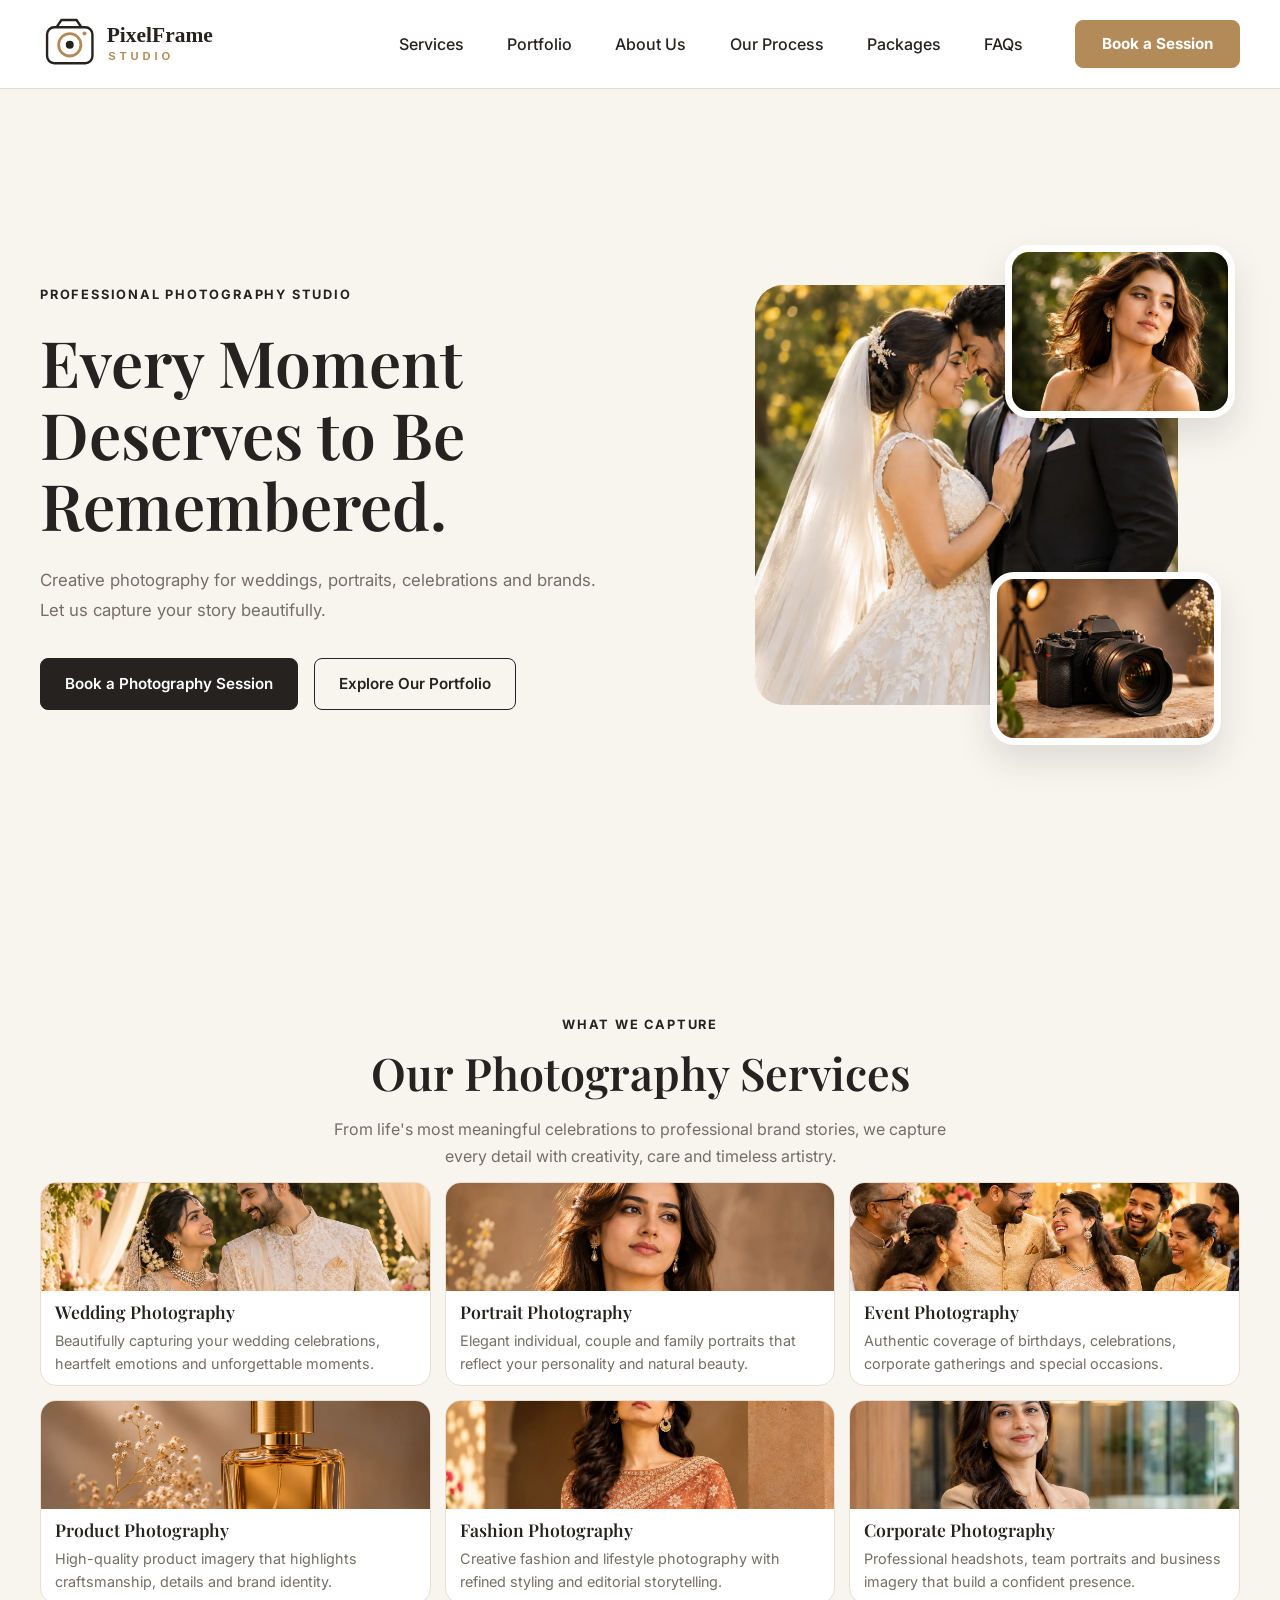
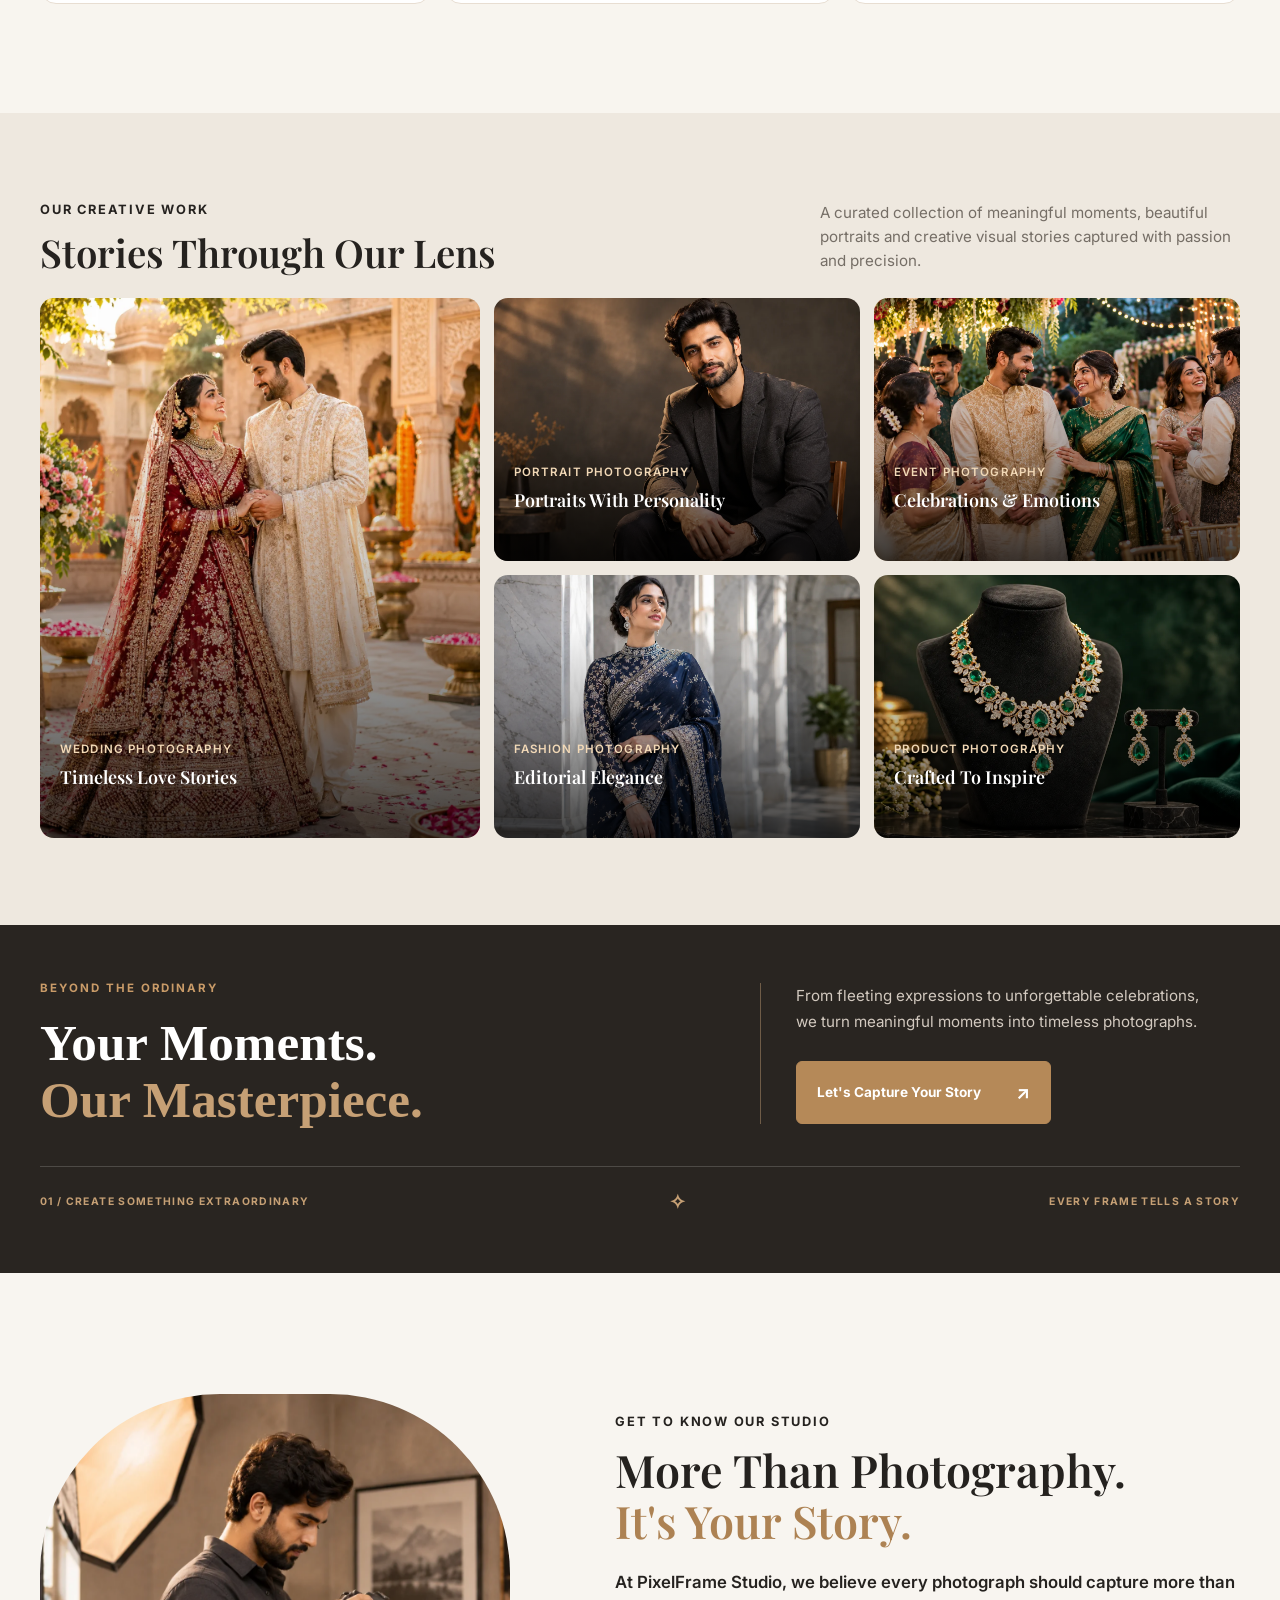
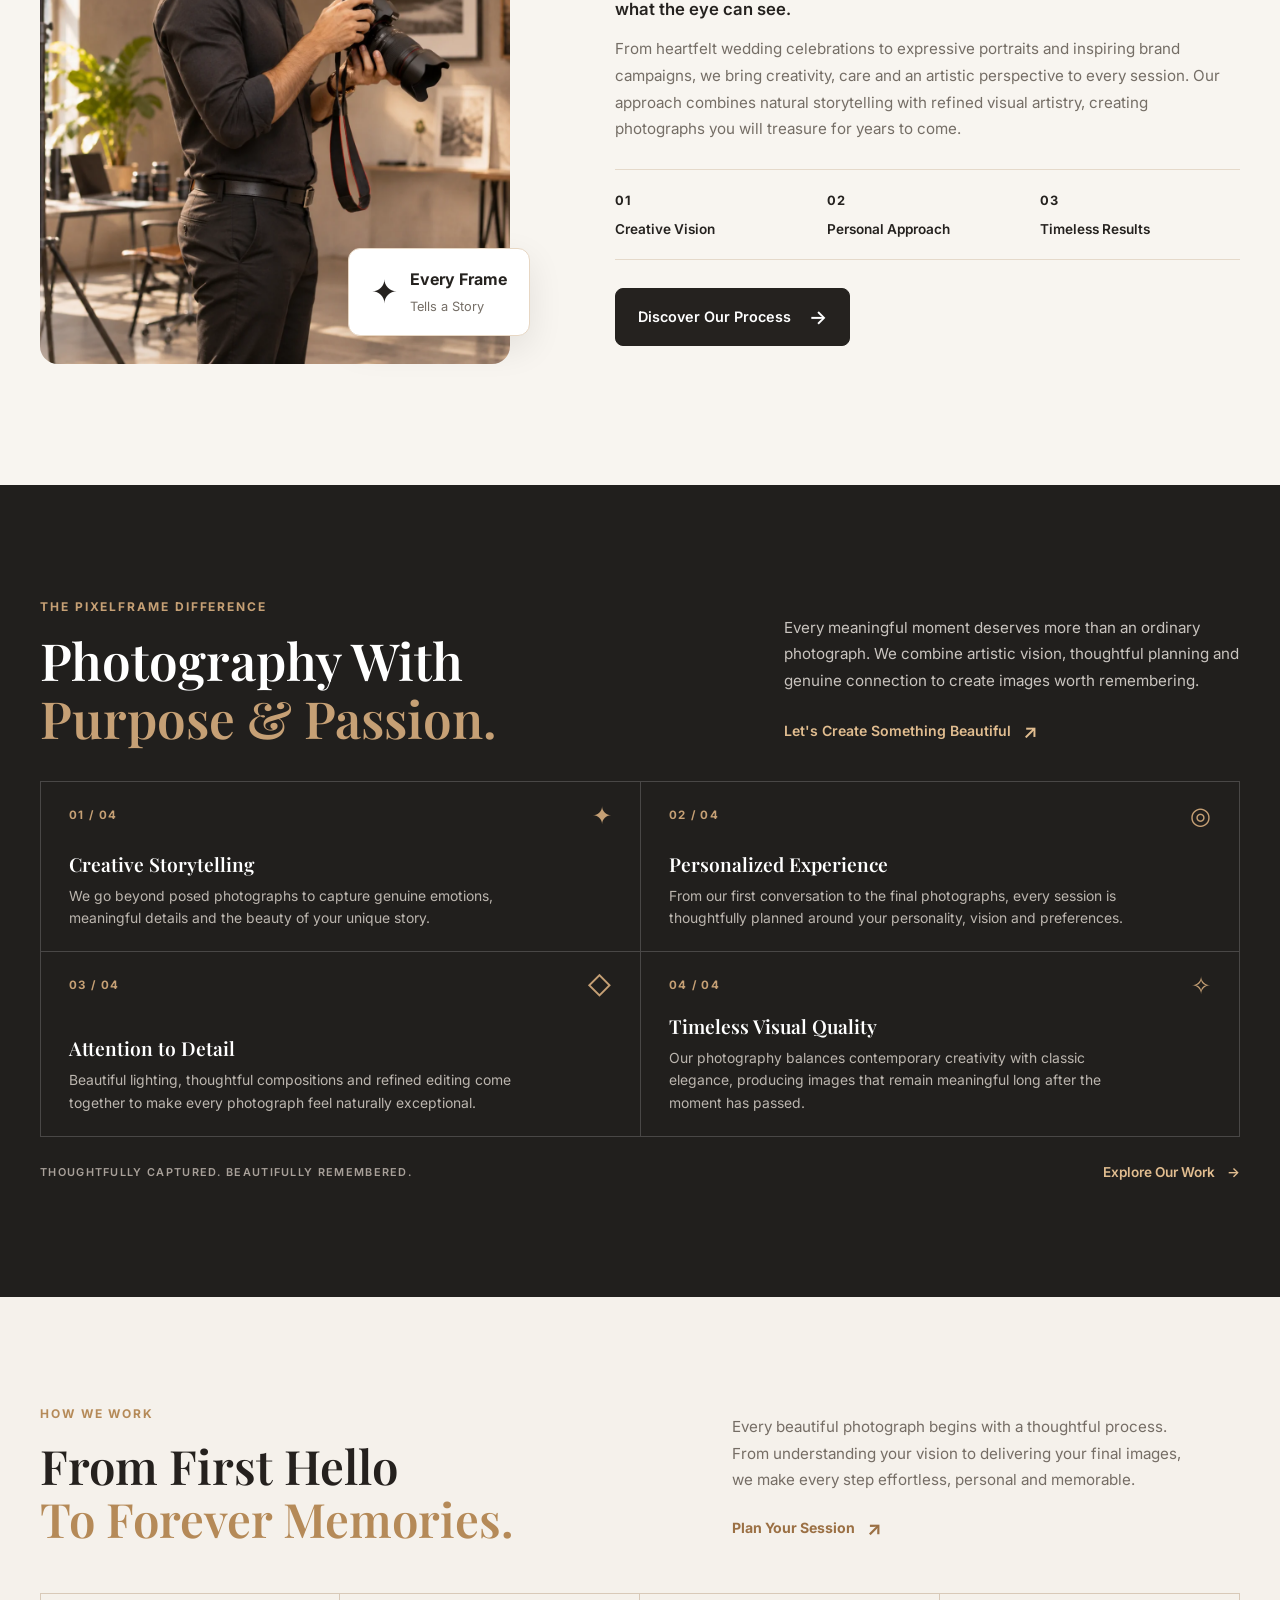
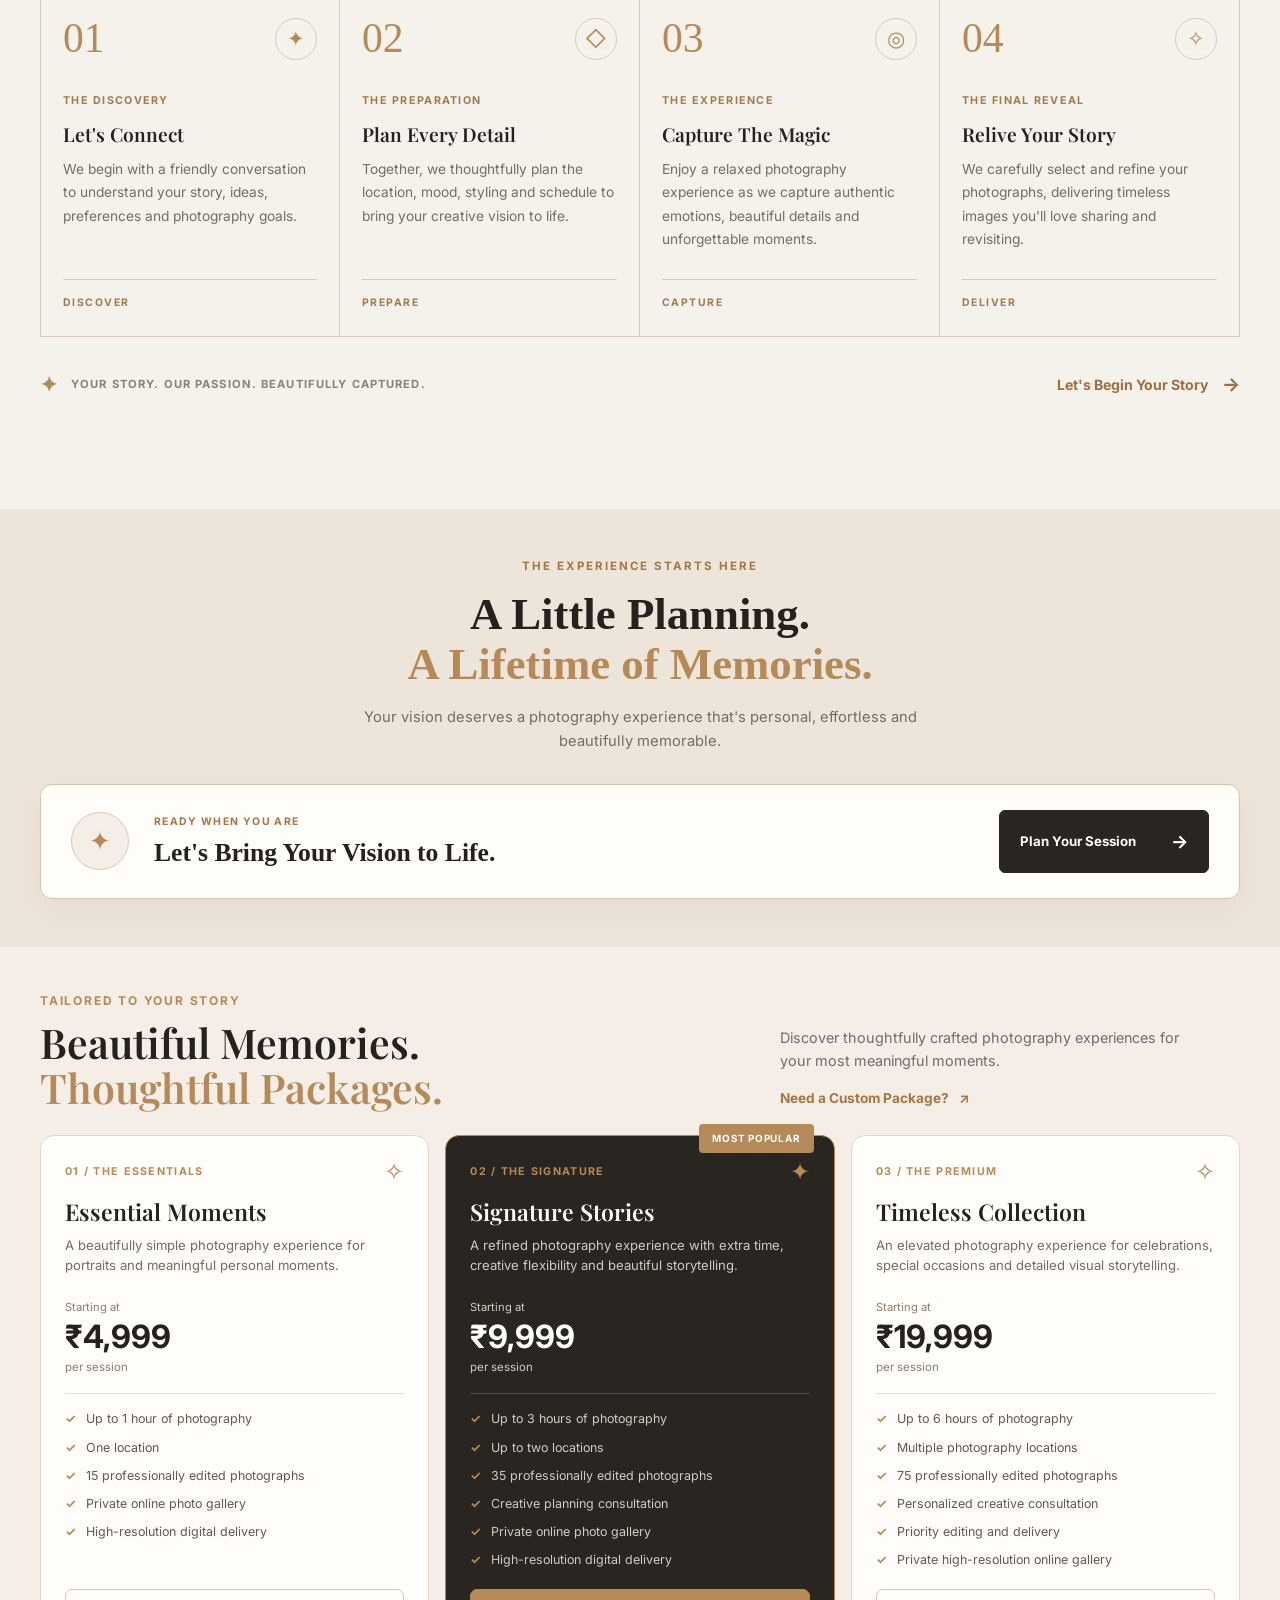
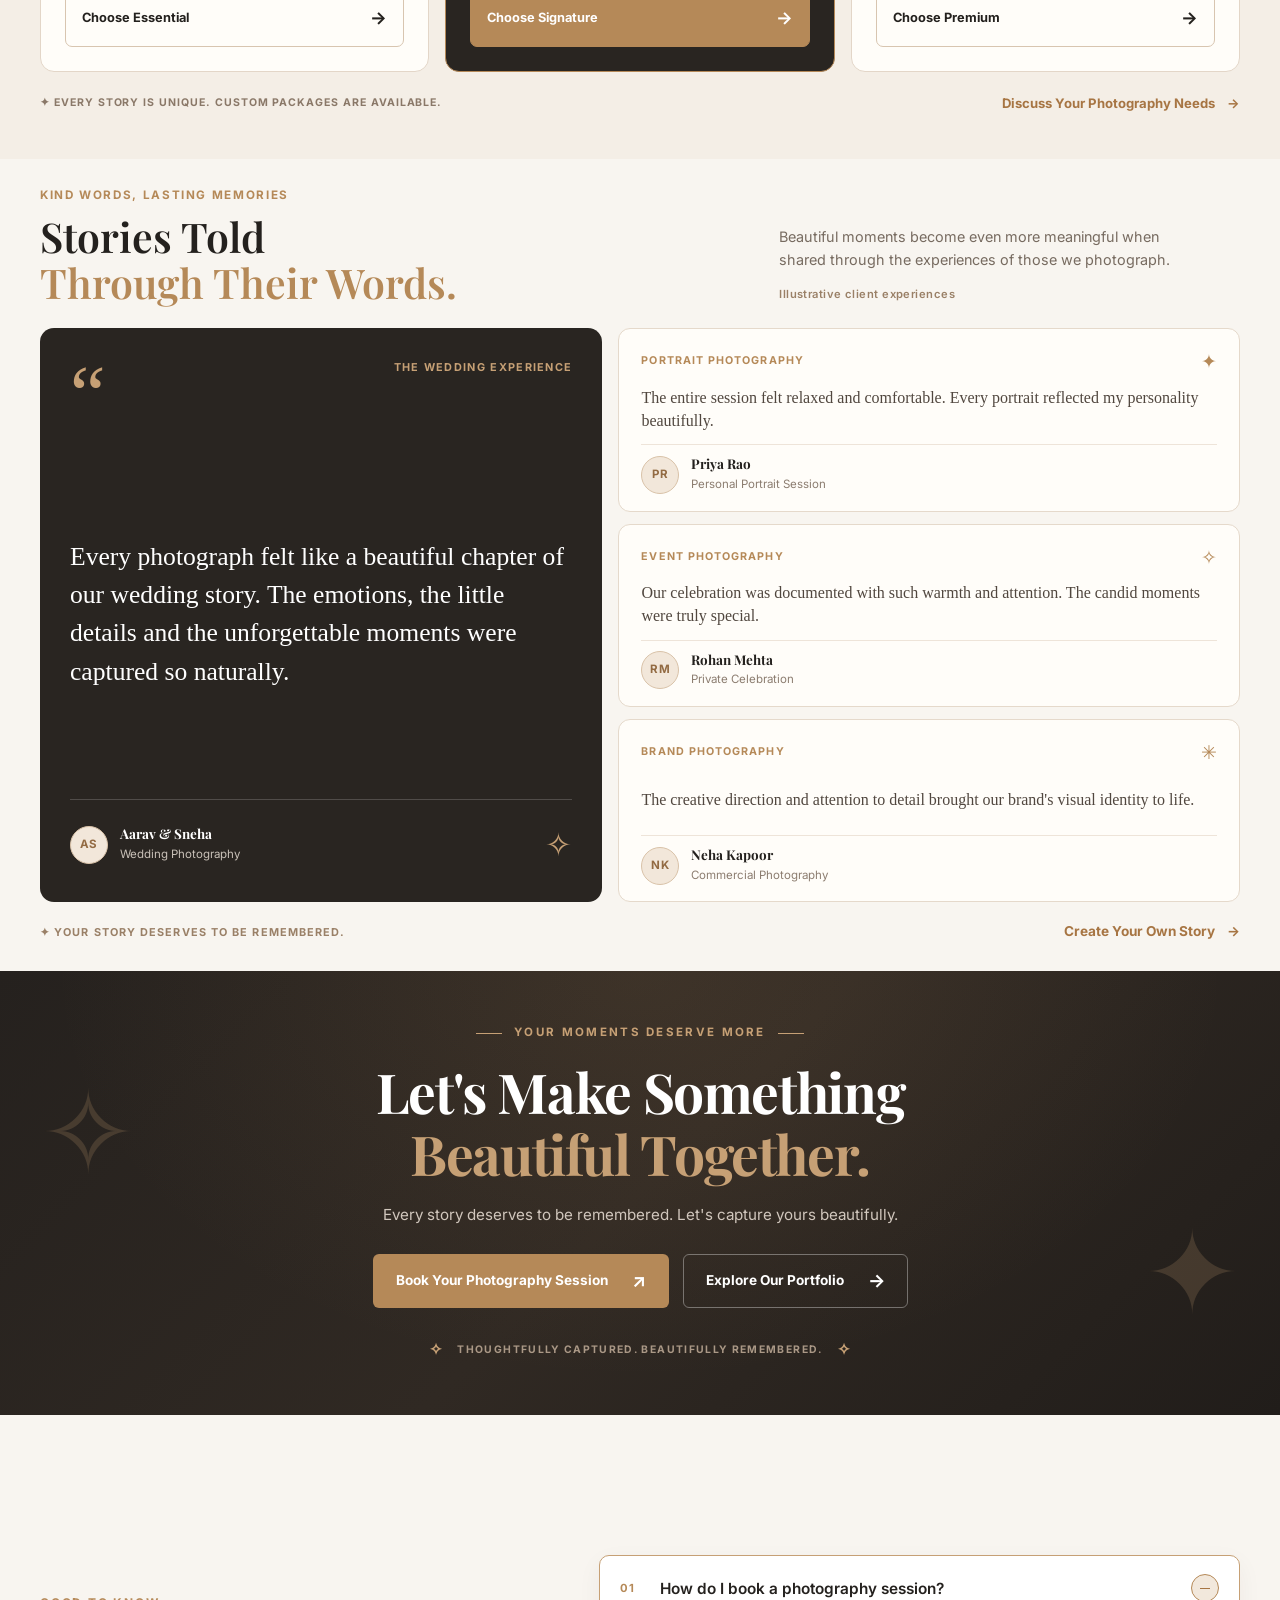
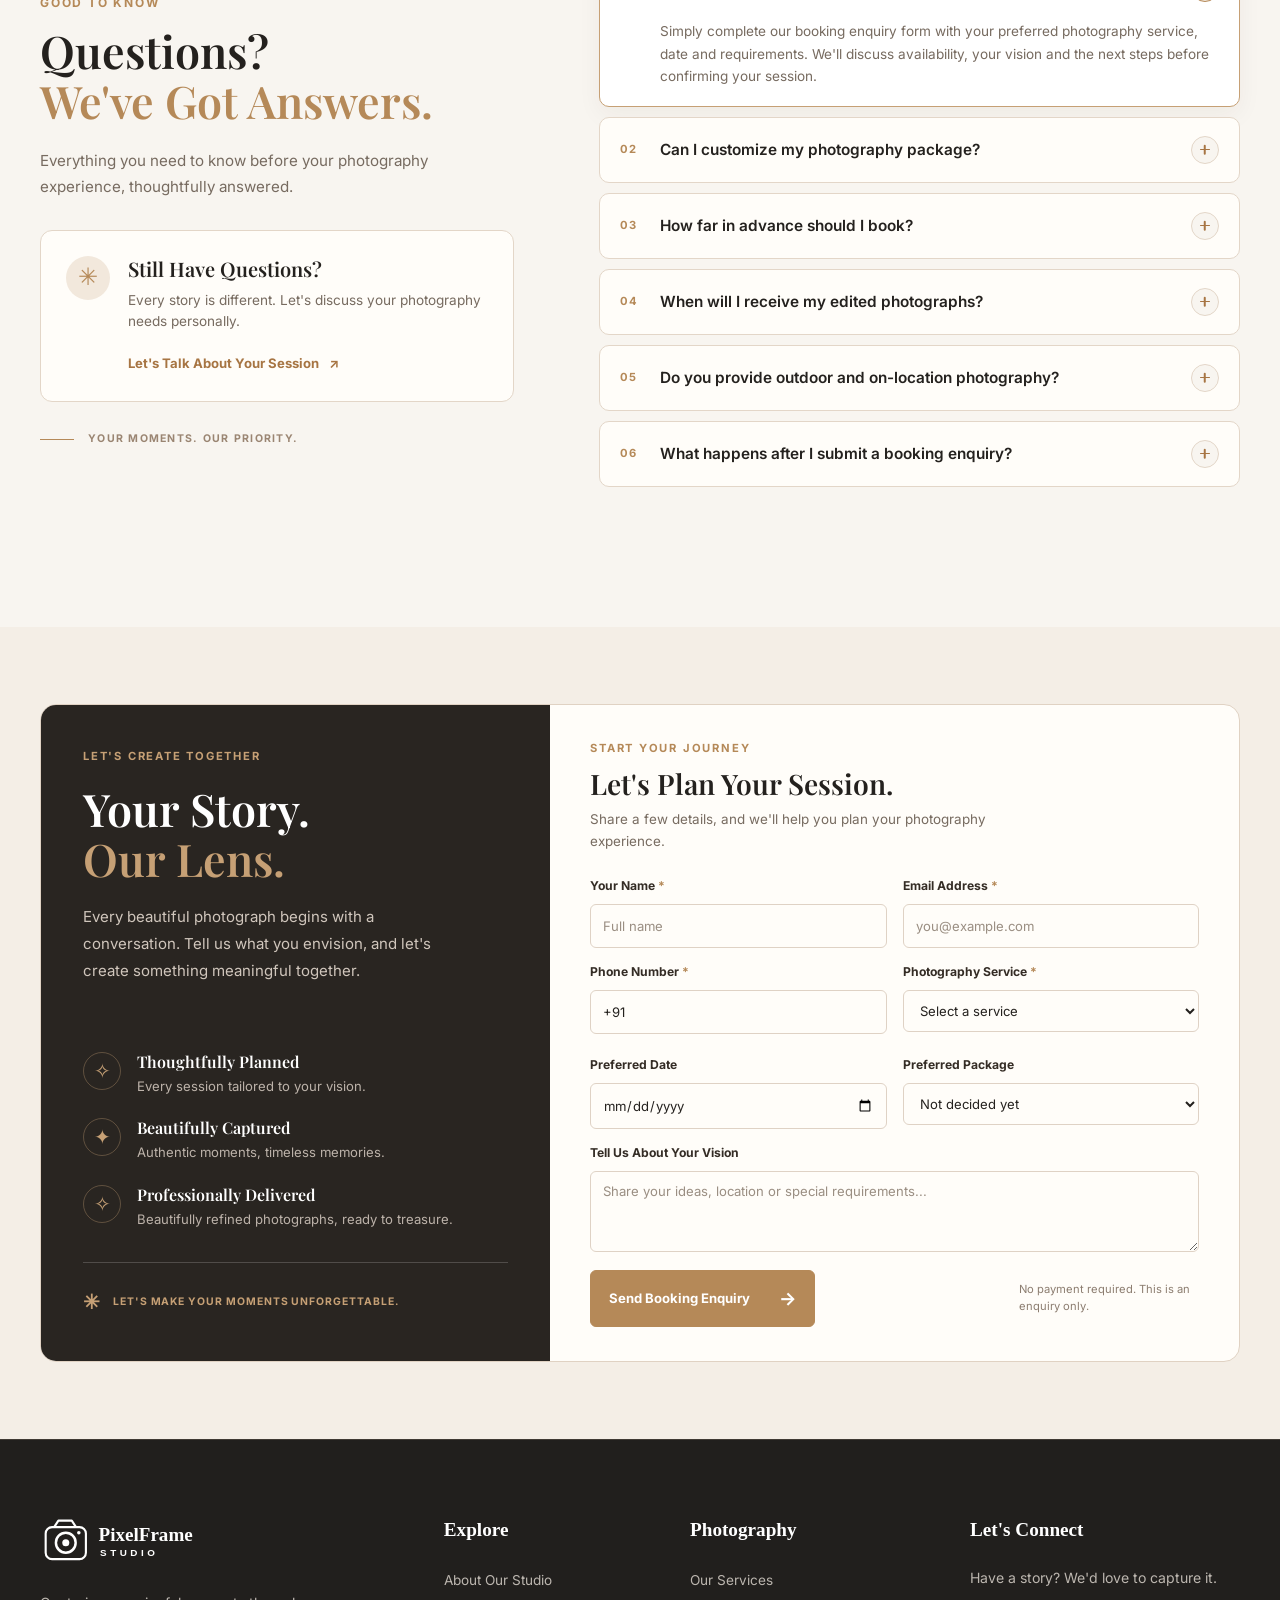
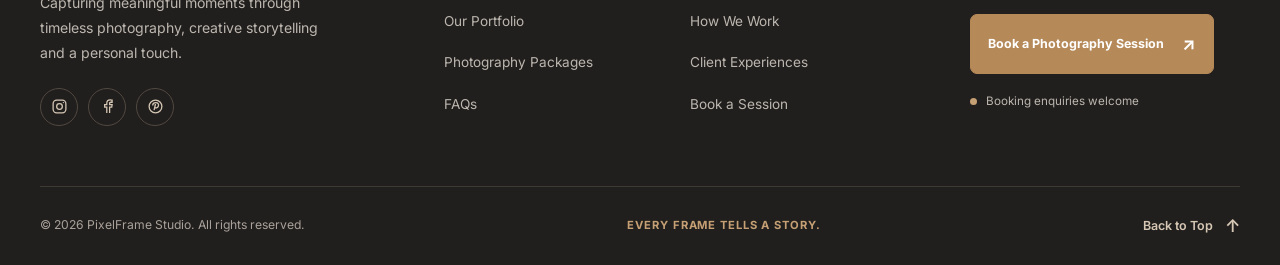
==== commit 5dd60e27: "Fix component stylesheet paths" ====
--- a/index.html
+++ b/index.html
@@ -42,8 +42,8 @@
     <link rel="stylesheet" href="assets/css/layout.css" />
 
     <!-- Component Stylesheets -->
-    <link rel="stylesheet" href="assets/css/components/buttons.css" />
-    <link rel="stylesheet" href="assets/css/components/cards.css" />
+    <link rel="stylesheet" href="assets/css/buttons.css" />
+    <link rel="stylesheet" href="assets/css/cards.css" />
     <link rel="stylesheet" href="assets/css/components/forms.css" />
 
     <!-- Header And Footer -->
--- a/assets/css/buttons.css
+++ b/assets/css/buttons.css
@@ -0,0 +1,100 @@
+/* ==================================================
+   GLOBAL BUTTON STYLES STARTED
+================================================== */
+
+/* Base Button */
+.btn {
+  display: inline-flex;
+  align-items: center;
+  justify-content: center;
+  gap: 10px;
+  min-height: 48px;
+  padding: 12px 26px;
+  border: 1px solid transparent;
+  border-radius: var(--radius-sm);
+  font-family: var(--font-body);
+  font-size: 0.9rem;
+  font-weight: 600;
+  line-height: 1.4;
+  text-align: center;
+  text-decoration: none;
+  cursor: pointer;
+  transition:
+    background-color var(--transition-normal),
+    color var(--transition-normal),
+    border-color var(--transition-normal),
+    transform var(--transition-fast);
+}
+
+/* Primary Button */
+.btn-primary {
+  background-color: var(--color-accent);
+  color: var(--color-primary);
+}
+
+.btn-primary:hover {
+  background-color: var(--color-accent-hover);
+  color: var(--color-text-light);
+  transform: translateY(-2px);
+}
+
+/* Secondary Button */
+.btn-secondary {
+  border-color: var(--color-primary);
+  background-color: transparent;
+  color: var(--color-primary);
+}
+
+.btn-secondary:hover {
+  background-color: var(--color-primary);
+  color: var(--color-text-light);
+}
+
+/* Light Outline Button */
+.btn-outline-light {
+  border-color: rgba(255, 255, 255, 0.85);
+  background-color: transparent;
+  color: var(--color-text-light);
+}
+
+.btn-outline-light:hover {
+  background-color: var(--color-surface);
+  color: var(--color-primary);
+}
+
+/* Button Sizes */
+.btn-sm {
+  min-height: 42px;
+  padding: 10px 20px;
+  font-size: 0.85rem;
+}
+
+.btn-lg {
+  min-height: 54px;
+  padding: 15px 32px;
+  font-size: 0.95rem;
+}
+
+/* Full Width Button */
+.btn-block {
+  width: 100%;
+}
+
+/* Disabled Button */
+.btn:disabled,
+.btn[aria-disabled="true"] {
+  opacity: 0.55;
+  cursor: not-allowed;
+  pointer-events: none;
+}
+
+/* Button Icon */
+.btn svg {
+  width: 18px;
+  height: 18px;
+  flex-shrink: 0;
+}
+
+/* ==================================================
+   GLOBAL BUTTON STYLES ENDED
+================================================== */
--- a/assets/css/cards.css
+++ b/assets/css/cards.css
@@ -0,0 +1,117 @@
+/* ==================================================
+   GLOBAL CARD STYLES STARTED
+================================================== */
+
+/* Base Card */
+.card {
+  min-width: 0;
+  overflow: hidden;
+  border: 1px solid var(--color-border);
+  border-radius: var(--radius-md);
+  background-color: var(--color-surface);
+  box-shadow: var(--shadow-sm);
+  transition:
+    transform var(--transition-normal),
+    box-shadow var(--transition-normal),
+    border-color var(--transition-normal);
+}
+
+.card:hover {
+  transform: translateY(-5px);
+  box-shadow: var(--shadow-md);
+}
+
+/* Card Image */
+.card-image {
+  position: relative;
+  overflow: hidden;
+  aspect-ratio: 4 / 3;
+}
+
+.card-image img {
+  width: 100%;
+  height: 100%;
+  object-fit: cover;
+  transition: transform var(--transition-normal);
+}
+
+.card:hover .card-image img {
+  transform: scale(1.04);
+}
+
+/* Card Content */
+.card-content {
+  padding: var(--space-md);
+}
+
+.card-title {
+  margin-bottom: var(--space-xs);
+  font-size: clamp(1.25rem, 2vw, 1.65rem);
+  line-height: 1.3;
+}
+
+.card-description {
+  color: var(--color-text-muted);
+  font-size: 0.95rem;
+  line-height: 1.75;
+}
+
+/* Card Footer */
+.card-footer {
+  display: flex;
+  align-items: center;
+  justify-content: space-between;
+  flex-wrap: wrap;
+  gap: var(--space-sm);
+  margin-top: var(--space-md);
+}
+
+/* Service Card */
+.service-card .card-image {
+  aspect-ratio: 5 / 4;
+}
+
+.service-card .card-content {
+  padding: var(--space-md);
+}
+
+/* Portfolio Card */
+.portfolio-card {
+  position: relative;
+}
+
+.portfolio-card .card-image {
+  aspect-ratio: 4 / 5;
+}
+
+/* Package Card */
+.package-card {
+  display: flex;
+  flex-direction: column;
+  height: 100%;
+}
+
+.package-card .card-content {
+  display: flex;
+  flex: 1;
+  flex-direction: column;
+}
+
+.package-card .card-footer {
+  margin-top: auto;
+  padding-top: var(--space-md);
+}
+
+/* Testimonial Card */
+.testimonial-card {
+  height: 100%;
+  padding: var(--space-lg);
+}
+
+.testimonial-card .card-content {
+  padding: 0;
+}
+
+/* ==================================================
+   GLOBAL CARD STYLES ENDED
+================================================== */
